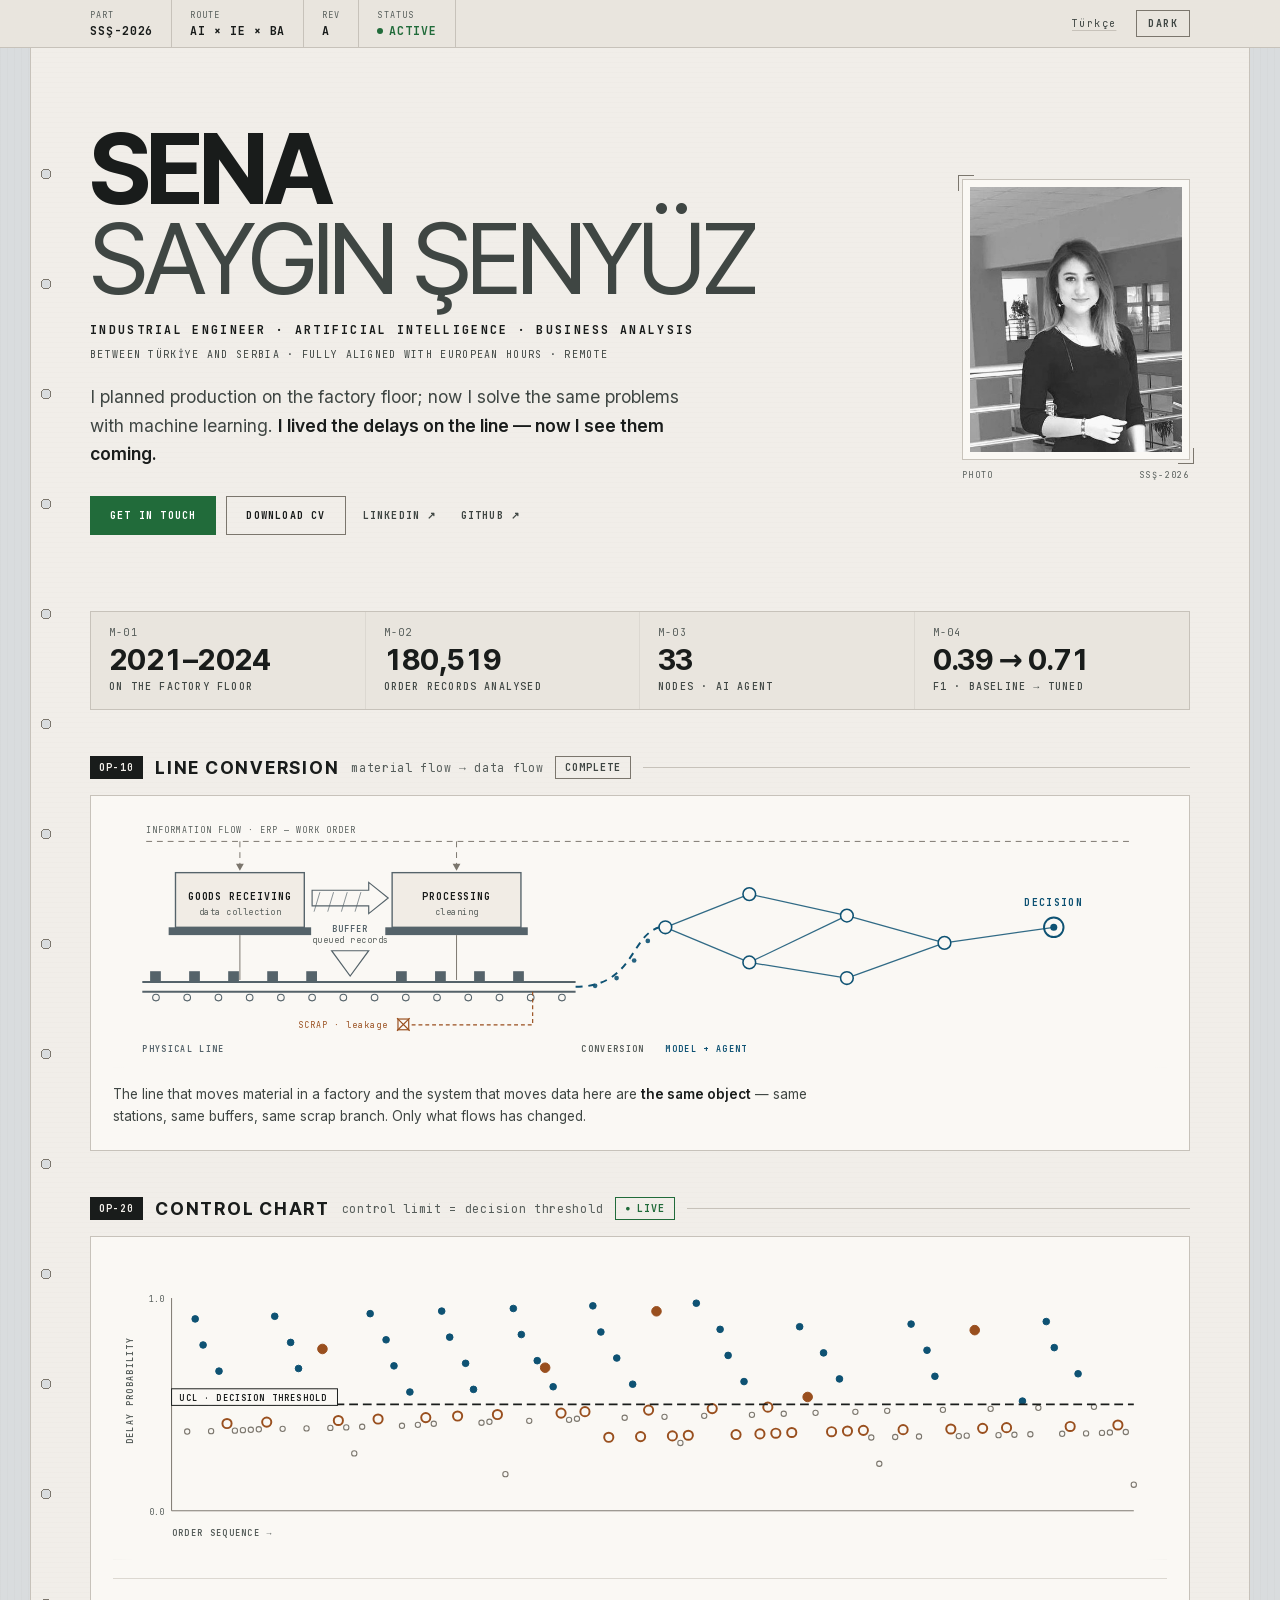
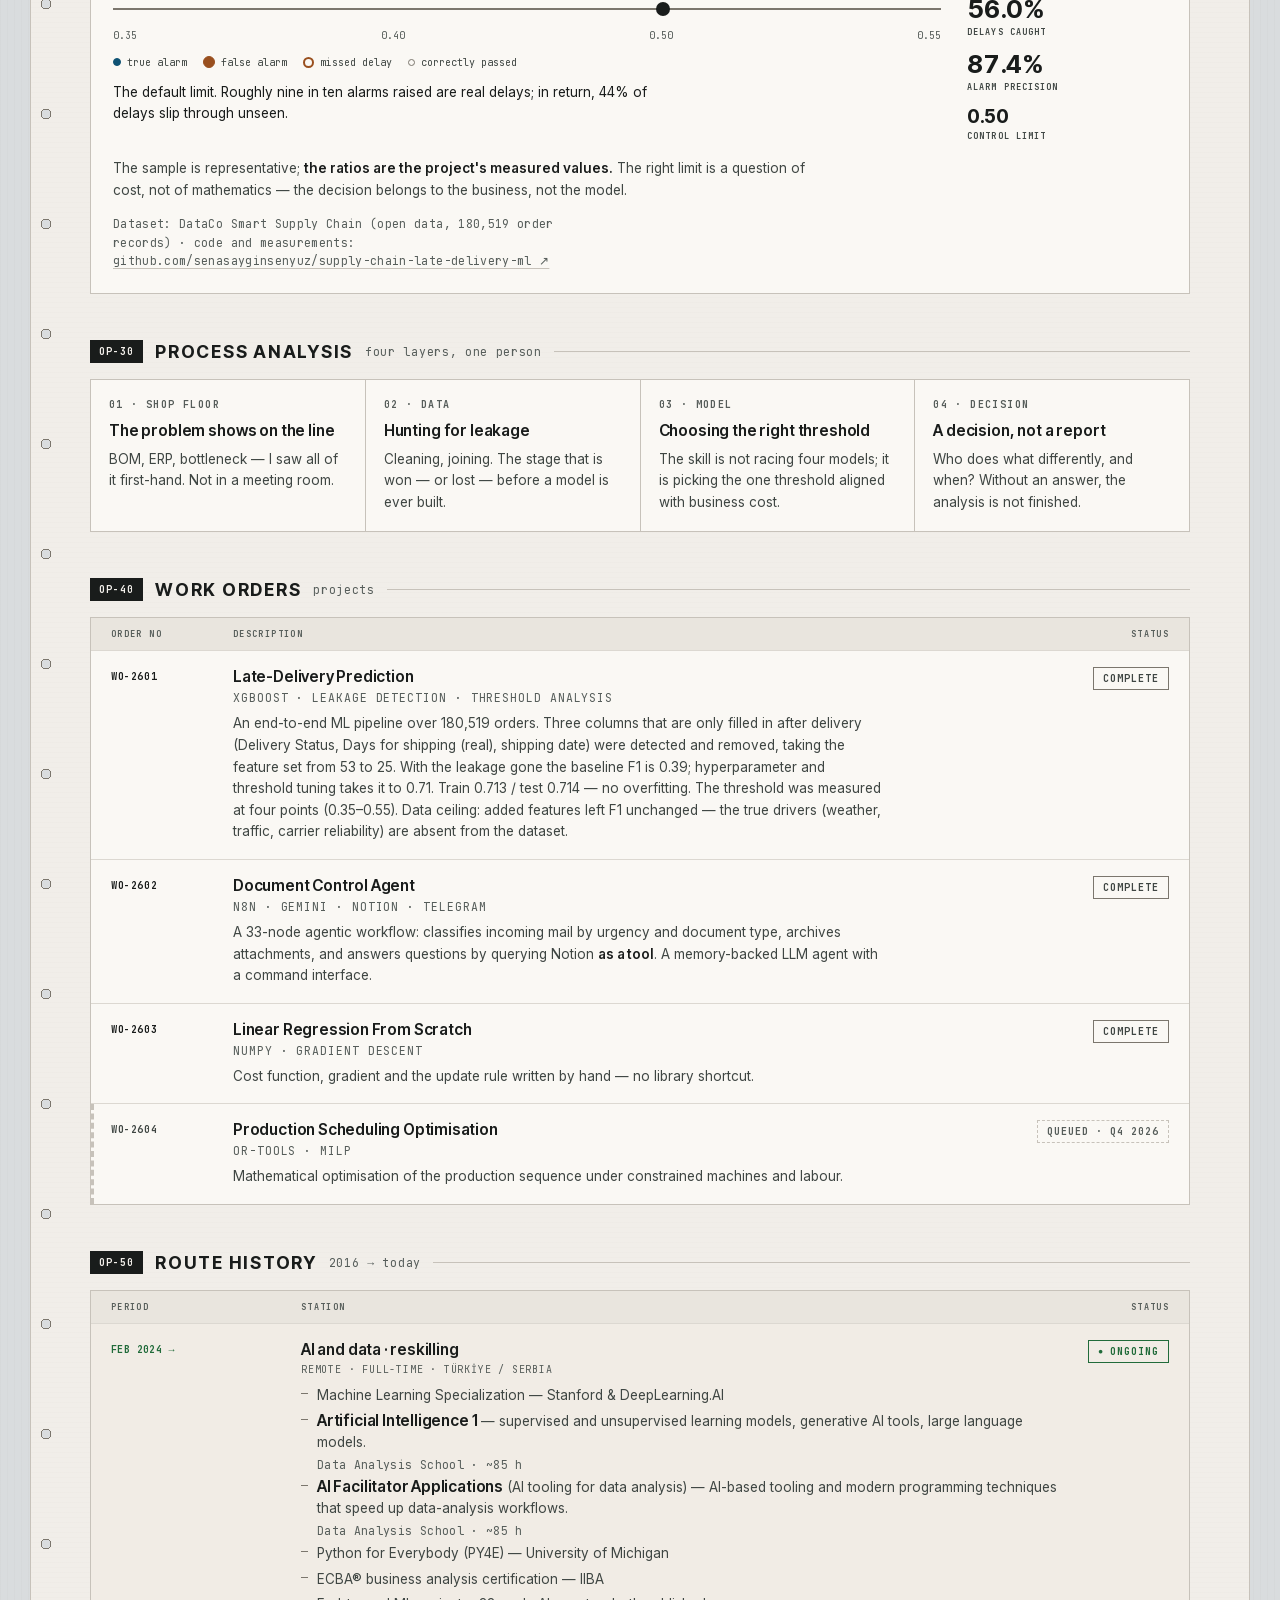
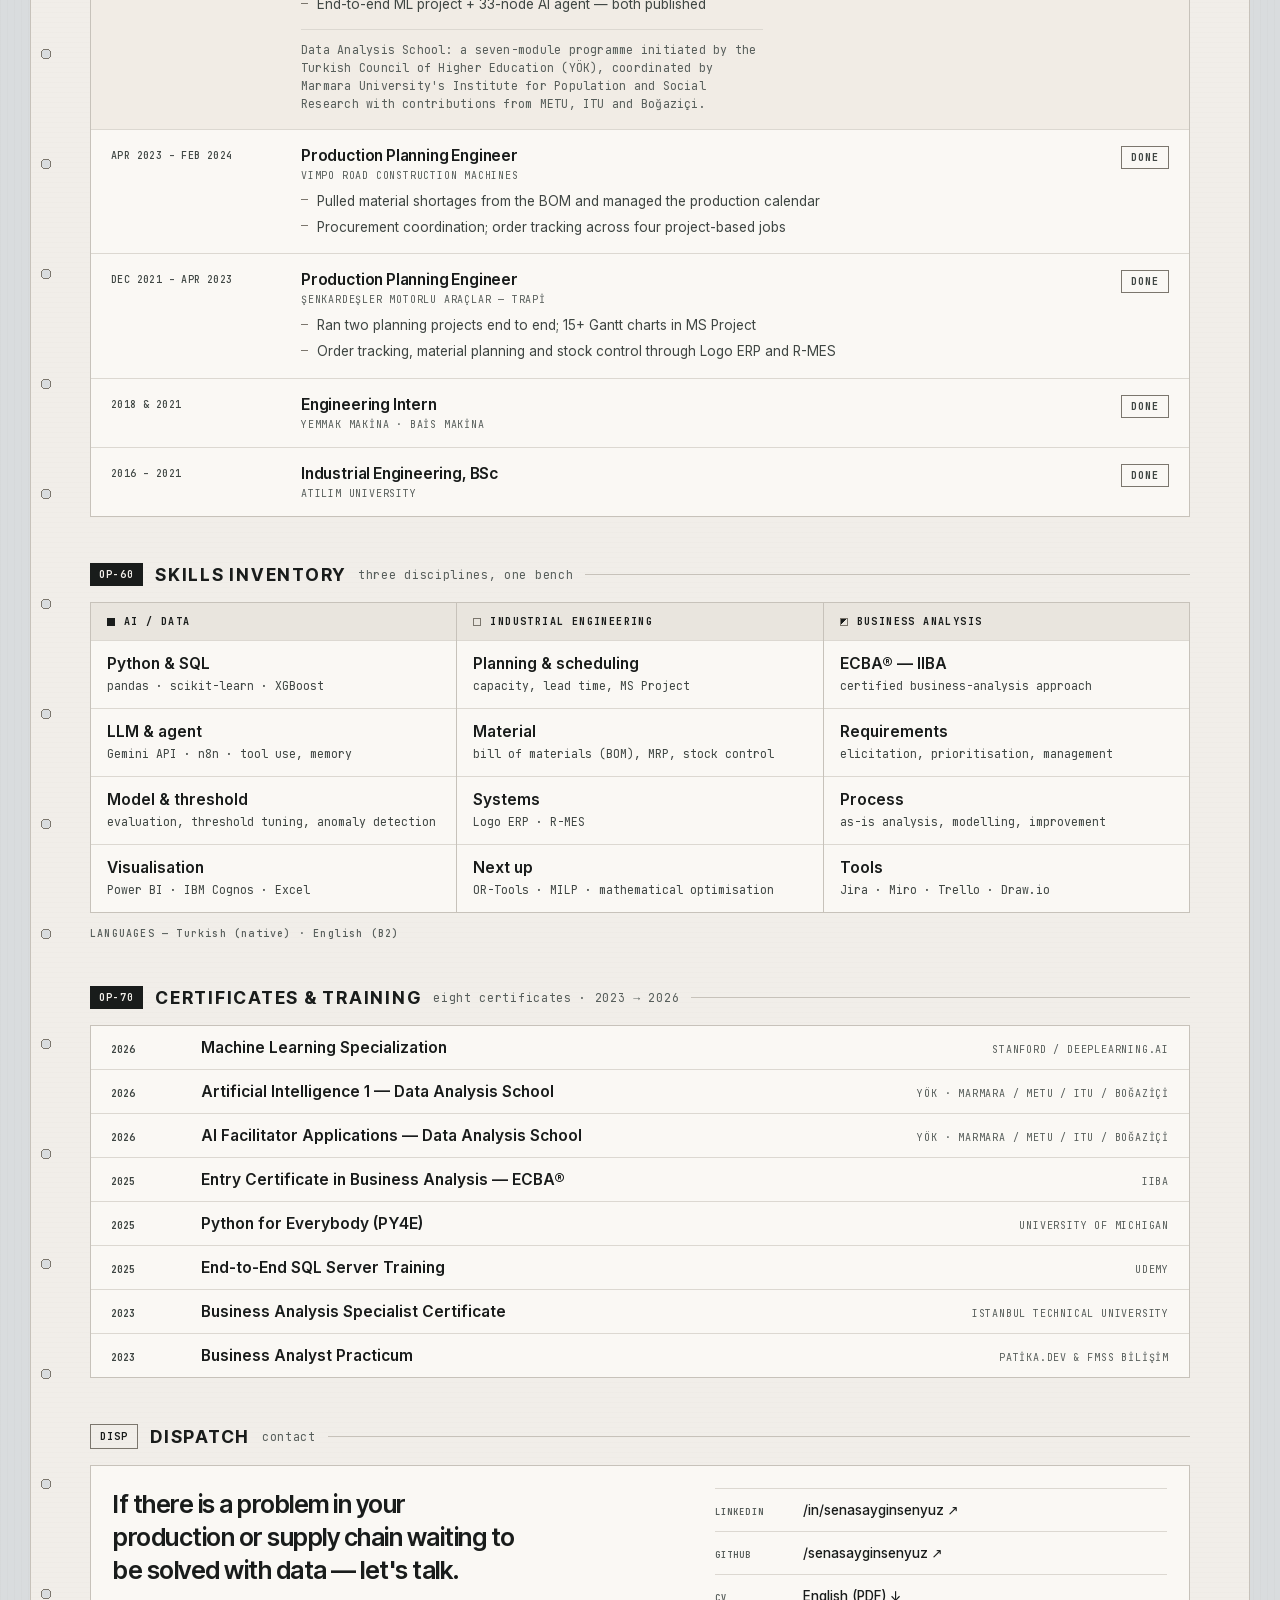
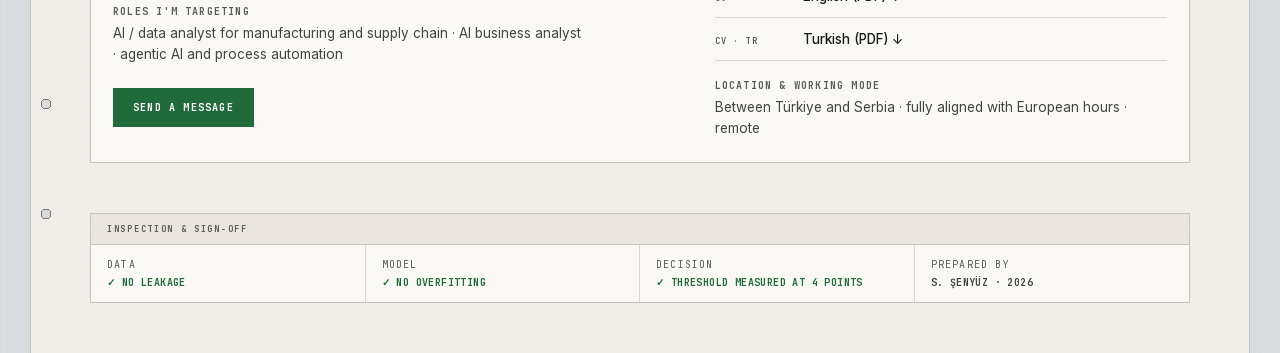
==== en/index.html @ 9d2bab4a "senasayginsenyuz.com — ROTA KARTI Kişisel vitrin sitesi, Türkçe ve İngilizce. Bağımlılık yok, derlem" ====
<!doctype html>
<html lang="en" class="no-js">
<head>
<meta charset="utf-8">
<meta name="viewport" content="width=device-width,initial-scale=1">
<title>Sena Saygın Şenyüz — Industrial Engineer · AI · Business Analysis</title>
<meta name="description" content="Sena Saygın Şenyüz — industrial engineer · AI · business analysis. I planned production on the factory floor; now I build models that predict late delivery in a supply chain before the delivery happens. Between Türkiye and Serbia · fully aligned with European hours · remote.">
<meta name="author" content="Sena Saygın Şenyüz">
<meta name="theme-color" content="#F1EEE9" media="(prefers-color-scheme:light)">
<meta name="theme-color" content="#1C1E1D" media="(prefers-color-scheme:dark)">
<meta name="color-scheme" content="dark light">
<link rel="canonical" href="https://senasayginsenyuz.com/en/">
<link rel="alternate" hreflang="tr" href="https://senasayginsenyuz.com/">
<link rel="alternate" hreflang="en" href="https://senasayginsenyuz.com/en/">
<link rel="alternate" hreflang="x-default" href="https://senasayginsenyuz.com/">
<meta property="og:type" content="website">
<meta property="og:locale" content="en_GB">
<meta property="og:url" content="https://senasayginsenyuz.com/en/">
<meta property="og:site_name" content="Sena Saygın Şenyüz">
<meta property="og:title" content="Sena Saygın Şenyüz — Industrial engineer · AI · Business analysis">
<meta property="og:description" content="I lived the delays on the line — now I see them coming. Late-delivery prediction on 180,519 supply-chain orders: F1 0.39 → 0.71.">
<meta property="og:image" content="https://senasayginsenyuz.com/assets/og-en.png">
<meta property="og:image:width" content="1200">
<meta property="og:image:height" content="630">
<meta property="og:image:alt" content="Route-card portfolio: PART SSŞ-2026, ROUTE AI × IE × BA, baseline F1 0.39 → tuned 0.71.">
<meta name="twitter:card" content="summary_large_image">
<link rel="icon" href="../assets/favicon.svg" type="image/svg+xml">
<link rel="preload" href="../assets/fonts/Inter-latin.woff2" as="font" type="font/woff2" crossorigin>
<link rel="preload" href="../assets/fonts/InterTight-latin.woff2" as="font" type="font/woff2" crossorigin>
<link rel="stylesheet" href="../site.css">
<script type="application/ld+json">
{"@context":"https://schema.org","@type":"Person","name":"Sena Saygın Şenyüz",
"jobTitle":"Industrial Engineer · Artificial Intelligence · Business Analysis",
"url":"https://senasayginsenyuz.com/en/","image":"https://senasayginsenyuz.com/assets/portre.jpg",
"description":"Industrial engineer working on AI and data analysis for manufacturing and supply chain. Between Türkiye and Serbia, fully aligned with European hours, remote.",
"knowsLanguage":[{"@type":"Language","name":"Turkish"},{"@type":"Language","name":"English"}],
"alumniOf":{"@type":"CollegeOrUniversity","name":"Atılım University"},
"knowsAbout":["Machine learning","Supply chain analytics","Production planning","Business analysis"],
"sameAs":["https://www.linkedin.com/in/senasayginsenyuz","https://github.com/senasayginsenyuz"]}
</script>
</head>
<body>
<a class="atla" href="#content">Skip to content</a>

<!-- ══ ROUTE CARD HEADER STRIP ══ -->
<header class="rc" id="top">
  <div class="rc__in">
    <span class="rc__f"><i>PART</i><b>SSŞ-2026</b></span>
    <span class="rc__f"><i>ROUTE</i><b>AI × IE × BA</b></span>
    <span class="rc__f rc__f--h"><i>REV</i><b>A</b></span>
    <span class="rc__f rc__f--h"><i>STATUS</i><b class="ok"><span aria-hidden="true"></span>ACTIVE</b></span>
    <span class="rc__r"><a class="dil" href="../" hreflang="tr" lang="tr">Türkçe</a><button class="chip" id="themeBtn">LIGHT</button></span>
  </div>
</header>

<main class="card" id="content" tabindex="-1">
  <div class="punch" aria-hidden="true"><i></i><i></i><i></i><i></i><i></i><i></i></div>

  <!-- ══ PART DEFINITION ══ -->
  <section class="hero wrap">
    <div>
      <h1 class="hero__name">SENA <br><span>SAYGIN ŞENYÜZ</span></h1>
      <p class="hero__role">INDUSTRIAL ENGINEER · ARTIFICIAL INTELLIGENCE · BUSINESS ANALYSIS</p>
      <p class="hero__loc">BETWEEN TÜRKİYE AND SERBIA · FULLY ALIGNED WITH EUROPEAN HOURS · REMOTE</p>
      <p class="hero__lead">I planned production on the factory floor; now I solve the same problems
        with machine learning. <b>I lived the delays on the line — now I see them coming.</b></p>
      <nav class="hero__cta">
        <a class="b b--fill" href="#dispatch">GET IN TOUCH</a>
        <a class="b" href="../assets/Sena_Saygin_Senyuz_CV_EN.pdf" download>DOWNLOAD CV</a>
        <a class="b b--bare" href="https://www.linkedin.com/in/senasayginsenyuz" target="_blank" rel="noopener">LINKEDIN ↗</a>
        <a class="b b--bare" href="https://github.com/senasayginsenyuz" target="_blank" rel="noopener">GITHUB ↗</a>
      </nav>
    </div>
    <figure class="hero__p">
      <div class="hero__frame">
        <img src="../assets/portre.jpg" alt="Sena Saygın Şenyüz" width="400" height="500">
      </div>
      <figcaption class="hero__cap"><i>PHOTO</i>SSŞ-2026</figcaption>
    </figure>
  </section>

  <!-- ══ MEASUREMENT POINTS ══ -->
  <section class="wrap">
    <ul class="meas">
      <li><i>M-01</i><b>2021–2024</b><span>ON THE FACTORY FLOOR</span></li>
      <li><i>M-02</i><b>180,519</b><span>ORDER RECORDS ANALYSED</span></li>
      <li><i>M-03</i><b>33</b><span>NODES · AI AGENT</span></li>
      <li><i>M-04</i><b>0.39 → 0.71</b><span>F1 · BASELINE → TUNED</span></li>
    </ul>
  </section>

  <!-- ══ OP-10 ══ -->
  <section class="wrap op" id="op10">
    <h2 class="oph"><span class="opn">OP-10</span>LINE CONVERSION<em>material flow → data flow</em><span class="st st--ok">COMPLETE</span></h2>
    <div class="pan pan--pad">
      <div class="scrollx" tabindex="0" role="region"
           aria-label="Line conversion diagram — scrollable sideways">
      <svg class="flow" viewBox="0 0 1080 248" role="img"
           aria-label="On the left a two-station production line carrying material on a conveyor, with a buffer and a scrap branch; in the middle the conversion; on the right a data flow graph feeding a decision node">

        <path class="f-info" d="M34 24 H1044"/>
        <text class="f-lab" x="34" y="15">INFORMATION FLOW · ERP — WORK ORDER</text>
        <path class="f-info" d="M130 24 V52 M352 24 V52"/>
        <path class="f-tip" d="M126 47 L130 54 L134 47 Z M348 47 L352 54 L356 47 Z"/>

        <g class="f-st">
          <rect x="64" y="56" width="132" height="56"/>
          <rect class="f-plinth" x="57" y="112" width="146" height="8"/>
          <text class="f-stn" x="130" y="84">GOODS RECEIVING</text>
          <text class="f-sub" x="130" y="99">data collection</text>
        </g>

        <g class="f-push">
          <path d="M204 74 H262 L262 66 L282 82 L262 98 L262 90 H204 Z"/>
          <path class="f-hatch" d="M212 76 L206 96 M226 76 L220 96 M240 76 L234 96 M254 76 L248 96"/>
        </g>

        <g class="f-st">
          <rect x="286" y="56" width="132" height="56"/>
          <rect class="f-plinth" x="279" y="112" width="146" height="8"/>
          <text class="f-stn" x="352" y="84">PROCESSING</text>
          <text class="f-sub" x="352" y="99">cleaning</text>
        </g>

        <path class="f-leg" d="M130 120 V166 M352 120 V166"/>

        <text class="f-buft" x="243" y="117" text-anchor="middle">BUFFER</text>
        <text class="f-sub" x="243" y="128" text-anchor="middle">queued records</text>
        <polygon class="f-buf" points="224,136 262,136 243,162"/>

        <path class="f-belt" d="M30 168 H474 M30 178 H474"/>
        <g class="f-roll">
          <circle cx="44" cy="184" r="3.4"/><circle cx="76" cy="184" r="3.4"/>
          <circle cx="108" cy="184" r="3.4"/><circle cx="140" cy="184" r="3.4"/>
          <circle cx="172" cy="184" r="3.4"/><circle cx="204" cy="184" r="3.4"/>
          <circle cx="236" cy="184" r="3.4"/><circle cx="268" cy="184" r="3.4"/>
          <circle cx="300" cy="184" r="3.4"/><circle cx="332" cy="184" r="3.4"/>
          <circle cx="364" cy="184" r="3.4"/><circle cx="396" cy="184" r="3.4"/>
          <circle cx="428" cy="184" r="3.4"/><circle cx="460" cy="184" r="3.4"/>
        </g>

        <g class="f-unit">
          <rect x="38" y="157" width="11" height="11"/><rect x="78" y="157" width="11" height="11"/>
          <rect x="118" y="157" width="11" height="11"/><rect x="158" y="157" width="11" height="11"/>
          <rect x="198" y="157" width="11" height="11"/>
          <rect x="290" y="157" width="11" height="11"/><rect x="330" y="157" width="11" height="11"/>
          <rect x="370" y="157" width="11" height="11"/><rect x="410" y="157" width="11" height="11"/>
        </g>

        <path class="f-scrap" d="M430 178 V212 H306"/>
        <g class="f-scrapu">
          <rect x="292" y="206" width="11" height="11"/>
          <path d="M291 205 L304 218 M304 205 L291 218"/>
        </g>
        <text class="f-lab2" x="282" y="215" text-anchor="end">SCRAP · leakage</text>

        <path class="f-morph" d="M474 173 C534 173 530 120 560 112"/>
        <circle class="f-p" cx="494" cy="172" r="2.4"/><circle class="f-p" cx="516" cy="164" r="2.4"/>
        <circle class="f-p" cx="534" cy="146" r="2.4"/><circle class="f-p" cx="548" cy="126" r="2.4"/>

        <g class="f-edge">
          <path d="M566 112 L652 78"/><path d="M566 112 L652 148"/><path d="M652 78 L752 100"/>
          <path d="M652 148 L752 100"/><path d="M652 148 L752 164"/><path d="M752 100 L852 128"/>
          <path d="M752 164 L852 128"/><path d="M852 128 L964 112"/>
        </g>
        <g class="f-node"><circle cx="566" cy="112" r="6.5"/><circle cx="652" cy="78" r="6.5"/>
          <circle cx="652" cy="148" r="6.5"/><circle cx="752" cy="100" r="6.5"/>
          <circle cx="752" cy="164" r="6.5"/><circle cx="852" cy="128" r="6.5"/></g>
        <circle class="f-out" cx="964" cy="112" r="10"/><circle class="f-out2" cx="964" cy="112" r="3.6"/>
        <text class="f-nl" x="964" y="90" text-anchor="middle">DECISION</text>

        <text class="f-z" x="30" y="240">PHYSICAL LINE</text>
        <text class="f-z f-z--m" x="480" y="240">CONVERSION</text>
        <text class="f-z f-z--a" x="566" y="240">MODEL + AGENT</text>
      </svg>
      </div>
      <p class="shint">← scroll the diagram sideways · arrow keys also work →</p>
      <p class="opnote">The line that moves material in a factory and the system that moves data here
        are <b>the same object</b> — same stations, same buffers, same scrap branch.
        Only what flows has changed.</p>
    </div>
  </section>

  <!-- ══ OP-20 ══ -->
  <section class="wrap op" id="op20">
    <h2 class="oph"><span class="opn">OP-20</span>CONTROL CHART<em>control limit = decision threshold</em><span class="st st--live">LIVE</span></h2>
    <div class="pan pan--pad">
      <div class="scrollx" tabindex="0" role="region"
           aria-label="Control chart — scrollable sideways">
      <svg class="ck" viewBox="0 0 1080 300" role="img" aria-labelledby="ckT2 ckD2">
        <title id="ckT2">Control chart</title>
        <desc id="ckD2">Each point is an order; its height is the model's delay probability. The horizontal dashed line is the control limit and at the same time the decision threshold. Anything above it raises an alarm.</desc>
        <line class="ck-ax" x1="60" y1="258" x2="1046" y2="258"/><line class="ck-ax" x1="60" y1="40" x2="60" y2="258"/>
        <text class="ck-yl" x="52" y="44" text-anchor="end">1.0</text>
        <text class="ck-yl" x="52" y="262" text-anchor="end">0.0</text>
        <text class="ck-axl" x="60" y="284">ORDER SEQUENCE →</text>
        <text class="ck-axl" transform="translate(20,190) rotate(-90)">DELAY PROBABILITY</text>
        <g id="ckPts"></g>
        <g id="ckLimit">
          <line class="ck-ucl" x1="60" y1="149" x2="1046" y2="149"/>
          <rect class="ck-lb" x="60" y="133" width="170" height="17"/>
          <text class="ck-lt" x="68" y="146">UCL · DECISION THRESHOLD</text>
        </g>
      </svg>
      </div>
      <p class="shint">← scroll the chart sideways · arrow keys also work →</p>
      <div class="ckui">
        <div class="ckui__l">
          <input class="ckrg" id="ckR" type="range" min="0" max="3" step="1" value="2"
            aria-label="Control limit — arrow keys also work">
          <div class="cksc"><span>0.35</span><span>0.40</span><span>0.50</span><span>0.55</span></div>
          <ul class="cklg"><li><i class="k1"></i>true alarm</li><li><i class="k2"></i>false alarm</li>
            <li><i class="k3"></i>missed delay</li><li><i class="k4"></i>correctly passed</li></ul>
          <p class="ckn" id="ckNote" aria-live="polite"></p>
        </div>
        <div class="ckui__r" aria-live="polite">
          <div class="ckv"><b id="ckRec">56.0%</b><span>DELAYS CAUGHT</span></div>
          <div class="ckv"><b id="ckPre">87.4%</b><span>ALARM PRECISION</span></div>
          <div class="ckv ckv--s"><b id="ckT">0.50</b><span>CONTROL LIMIT</span></div>
        </div>
      </div>
      <p class="yedek">Measured threshold table — delays caught / alarm precision:
        0.35 → 99.8% / 57.4% · 0.40 → 78.0% / 66.4% · 0.50 → 56.0% / 87.4% ·
        0.55 → 54.4% / 88.7%. Class balance: 54.8% late, 45.2% on time.</p>
      <p class="opnote">The sample is representative; <b>the ratios are the project's measured
        values.</b> The right limit is a question of cost, not of mathematics — the decision
        belongs to the business, not the model.</p>
      <p class="kaynak">Dataset: DataCo Smart Supply Chain (open data, 180,519 order records) ·
        code and measurements: <a href="https://github.com/senasayginsenyuz/supply-chain-late-delivery-ml"
        target="_blank" rel="noopener">github.com/senasayginsenyuz/supply-chain-late-delivery-ml ↗</a></p>
    </div>
  </section>

  <!-- ══ OP-30 ══ -->
  <section class="wrap op" id="op30">
    <h2 class="oph"><span class="opn">OP-30</span>PROCESS ANALYSIS<em>four layers, one person</em></h2>
    <div class="lay">
      <div class="lay__i"><span class="lay__k">01 · SHOP FLOOR</span><b>The problem shows on the line</b>
        <p>BOM, ERP, bottleneck — I saw all of it first-hand. Not in a meeting room.</p></div>
      <div class="lay__i"><span class="lay__k">02 · DATA</span><b>Hunting for leakage</b>
        <p>Cleaning, joining. The stage that is won — or lost — before a model is ever built.</p></div>
      <div class="lay__i"><span class="lay__k">03 · MODEL</span><b>Choosing the right threshold</b>
        <p>The skill is not racing four models; it is picking the one threshold aligned with business cost.</p></div>
      <div class="lay__i"><span class="lay__k">04 · DECISION</span><b>A decision, not a report</b>
        <p>Who does what differently, and when? Without an answer, the analysis is not finished.</p></div>
    </div>
  </section>

  <!-- ══ OP-40 ══ -->
  <section class="wrap op" id="op40">
    <h2 class="oph"><span class="opn">OP-40</span>WORK ORDERS<em>projects</em></h2>
    <div class="pan">
      <div class="wo wo--h"><span>ORDER NO</span><span>DESCRIPTION</span><span>STATUS</span></div>
      <a class="wo" href="https://github.com/senasayginsenyuz/supply-chain-late-delivery-ml" target="_blank" rel="noopener" aria-label="WO-2601 · Late-Delivery Prediction — GitHub repository">
        <span class="wo__n">WO-2601</span>
        <span class="wo__b"><b>Late-Delivery Prediction</b><i>XGBOOST · LEAKAGE DETECTION · THRESHOLD ANALYSIS</i>
          <p>An end-to-end ML pipeline over 180,519 orders. Three columns that are only filled in
            after delivery (Delivery Status, Days for shipping (real), shipping date) were detected
            and removed, taking the feature set from 53 to 25. With the leakage gone the baseline F1
            is 0.39; hyperparameter and threshold tuning takes it to 0.71. Train 0.713 / test 0.714 —
            no overfitting. The threshold was measured at four points (0.35–0.55). Data ceiling:
            added features left F1 unchanged — the true drivers (weather, traffic, carrier
            reliability) are absent from the dataset.</p></span>
        <span class="st st--ok">COMPLETE</span>
      </a>
      <a class="wo" href="https://github.com/senasayginsenyuz/document-control-agent" target="_blank" rel="noopener" aria-label="WO-2602 · Document Control Agent — GitHub repository">
        <span class="wo__n">WO-2602</span>
        <span class="wo__b"><b>Document Control Agent</b><i>N8N · GEMINI · NOTION · TELEGRAM</i>
          <p>A 33-node agentic workflow: classifies incoming mail by urgency and document type,
            archives attachments, and answers questions by querying Notion <b>as a tool</b>.
            A memory-backed LLM agent with a command interface.</p></span>
        <span class="st st--ok">COMPLETE</span>
      </a>
      <a class="wo" href="https://github.com/senasayginsenyuz/car-price-linear-regression" target="_blank" rel="noopener" aria-label="WO-2603 · Linear Regression From Scratch — GitHub repository">
        <span class="wo__n">WO-2603</span>
        <span class="wo__b"><b>Linear Regression From Scratch</b><i>NUMPY · GRADIENT DESCENT</i>
          <p>Cost function, gradient and the update rule written by hand — no library shortcut.</p></span>
        <span class="st st--ok">COMPLETE</span>
      </a>
      <div class="wo wo--q">
        <span class="wo__n">WO-2604</span>
        <span class="wo__b"><b>Production Scheduling Optimisation</b><i>OR-TOOLS · MILP</i>
          <p>Mathematical optimisation of the production sequence under constrained machines and labour.</p></span>
        <span class="st">QUEUED · Q4 2026</span>
      </div>
    </div>
  </section>

  <!-- ══ OP-50 ══ -->
  <section class="wrap op" id="op50">
    <h2 class="oph"><span class="opn">OP-50</span>ROUTE HISTORY<em>2016 → today</em></h2>
    <div class="pan">
      <div class="rt2 rt2--h"><span>PERIOD</span><span>STATION</span><span>STATUS</span></div>
      <div class="rt2 rt2--on">
        <span class="rt2__d">FEB 2024 →</span>
        <span class="rt2__b"><b>AI and data · reskilling</b><i>REMOTE · FULL-TIME · TÜRKİYE / SERBIA</i>
          <ul><li>Machine Learning Specialization — Stanford &amp; DeepLearning.AI</li>
              <li><b>Artificial Intelligence 1</b> — supervised and unsupervised learning models,
                generative AI tools, large language models. <i>Data Analysis School · ~85 h</i></li>
              <li><b>AI Facilitator Applications</b> (AI tooling for data analysis) — AI-based
                tooling and modern programming techniques that speed up data-analysis workflows.
                <i>Data Analysis School · ~85 h</i></li>
              <li>Python for Everybody (PY4E) — University of Michigan</li>
              <li>ECBA® business analysis certification — IIBA</li>
              <li>End-to-end ML project + 33-node AI agent — both published</li></ul>
          <p class="rt2__not">Data Analysis School: a seven-module programme initiated by the Turkish
            Council of Higher Education (YÖK), coordinated by Marmara University's Institute for
            Population and Social Research with contributions from METU, ITU and Boğaziçi.</p></span>
        <span class="st st--live">ONGOING</span>
      </div>
      <div class="rt2">
        <span class="rt2__d">APR 2023 – FEB 2024</span>
        <span class="rt2__b"><b>Production Planning Engineer</b><i>VIMPO ROAD CONSTRUCTION MACHINES</i>
          <ul><li>Pulled material shortages from the BOM and managed the production calendar</li>
              <li>Procurement coordination; order tracking across four project-based jobs</li></ul></span>
        <span class="st st--ok">DONE</span>
      </div>
      <div class="rt2">
        <span class="rt2__d">DEC 2021 – APR 2023</span>
        <span class="rt2__b"><b>Production Planning Engineer</b><i>ŞENKARDEŞLER MOTORLU ARAÇLAR — TRAPİ</i>
          <ul><li>Ran two planning projects end to end; 15+ Gantt charts in MS Project</li>
              <li>Order tracking, material planning and stock control through Logo ERP and R-MES</li></ul></span>
        <span class="st st--ok">DONE</span>
      </div>
      <div class="rt2">
        <span class="rt2__d">2018 &amp; 2021</span>
        <span class="rt2__b"><b>Engineering Intern</b><i>YEMMAK MAKİNA · BAİS MAKİNA</i></span>
        <span class="st st--ok">DONE</span>
      </div>
      <div class="rt2">
        <span class="rt2__d">2016 – 2021</span>
        <span class="rt2__b"><b>Industrial Engineering, BSc</b><i>ATILIM UNIVERSITY</i></span>
        <span class="st st--ok">DONE</span>
      </div>
    </div>
  </section>

  <!-- ══ OP-60 ══ -->
  <section class="wrap op" id="op60">
    <h2 class="oph"><span class="opn">OP-60</span>SKILLS INVENTORY<em>three disciplines, one bench</em></h2>
    <div class="inv">
      <div class="inv__c">
        <div class="inv__h"><span class="dotk" aria-hidden="true"></span>AI / DATA</div>
        <div class="inv__i"><b>Python &amp; SQL</b><span>pandas · scikit-learn · XGBoost</span></div>
        <div class="inv__i"><b>LLM &amp; agent</b><span>Gemini API · n8n · tool use, memory</span></div>
        <div class="inv__i"><b>Model &amp; threshold</b><span>evaluation, threshold tuning, anomaly detection</span></div>
        <div class="inv__i"><b>Visualisation</b><span>Power BI · IBM Cognos · Excel</span></div>
      </div>
      <div class="inv__c">
        <div class="inv__h"><span class="dotk dotk--o" aria-hidden="true"></span>INDUSTRIAL ENGINEERING</div>
        <div class="inv__i"><b>Planning &amp; scheduling</b><span>capacity, lead time, MS Project</span></div>
        <div class="inv__i"><b>Material</b><span>bill of materials (BOM), MRP, stock control</span></div>
        <div class="inv__i"><b>Systems</b><span>Logo ERP · R-MES</span></div>
        <div class="inv__i"><b>Next up</b><span>OR-Tools · MILP · mathematical optimisation</span></div>
      </div>
      <div class="inv__c">
        <div class="inv__h"><span class="dotk dotk--h" aria-hidden="true"></span>BUSINESS ANALYSIS</div>
        <div class="inv__i"><b>ECBA® — IIBA</b><span>certified business-analysis approach</span></div>
        <div class="inv__i"><b>Requirements</b><span>elicitation, prioritisation, management</span></div>
        <div class="inv__i"><b>Process</b><span>as-is analysis, modelling, improvement</span></div>
        <div class="inv__i"><b>Tools</b><span>Jira · Miro · Trello · Draw.io</span></div>
      </div>
    </div>
    <p class="inv__n">LANGUAGES — Turkish (native) · English (B2)</p>
  </section>

  <!-- ══ OP-70 ══ -->
  <section class="wrap op" id="op70">
    <h2 class="oph"><span class="opn">OP-70</span>CERTIFICATES &amp; TRAINING<em>eight certificates · 2023 → 2026</em></h2>
    <div class="pan">
      <div class="cert"><span>2026</span><b>Machine Learning Specialization</b><i>STANFORD / DEEPLEARNING.AI</i></div>
      <div class="cert"><span>2026</span><b>Artificial Intelligence 1 — Data Analysis School</b><i>YÖK · MARMARA / METU / ITU / BOĞAZİÇİ</i></div>
      <div class="cert"><span>2026</span><b>AI Facilitator Applications — Data Analysis School</b><i>YÖK · MARMARA / METU / ITU / BOĞAZİÇİ</i></div>
      <div class="cert"><span>2025</span><b>Entry Certificate in Business Analysis — ECBA®</b><i>IIBA</i></div>
      <div class="cert"><span>2025</span><b>Python for Everybody (PY4E)</b><i>UNIVERSITY OF MICHIGAN</i></div>
      <div class="cert"><span>2025</span><b>End-to-End SQL Server Training</b><i>UDEMY</i></div>
      <div class="cert"><span>2023</span><b>Business Analysis Specialist Certificate</b><i>ISTANBUL TECHNICAL UNIVERSITY</i></div>
      <div class="cert"><span>2023</span><b>Business Analyst Practicum</b><i>PATİKA.DEV &amp; FMSS BİLİŞİM</i></div>
    </div>
  </section>

  <!-- ══ DISPATCH ══ -->
  <section class="wrap op" id="dispatch">
    <h2 class="oph"><span class="opn opn--out">DISP</span>DISPATCH<em>contact</em></h2>
    <div class="pan pan--pad ship">
      <div>
        <p class="ship__t">If there is a problem in your production or supply chain waiting to be
          solved with data — let's talk.</p>
        <p class="ship__r"><i>ROLES I'M TARGETING</i>AI / data analyst for manufacturing and supply chain ·
          AI business analyst · agentic AI and process automation</p>
        <button class="b b--fill" type="button" id="formOpen">SEND A MESSAGE</button>
        <p class="ship__r nojs"><i>MESSAGE FORM</i>The form opens with JavaScript; if it is off,
          you can reach me on LinkedIn — link opposite.</p>
      </div>
      <div>
        <ul class="ship__l">
          <li><a href="https://www.linkedin.com/in/senasayginsenyuz" target="_blank" rel="noopener"><i>LINKEDIN</i>/in/senasayginsenyuz ↗</a></li>
          <li><a href="https://github.com/senasayginsenyuz" target="_blank" rel="noopener"><i>GITHUB</i>/senasayginsenyuz ↗</a></li>
          <li><a href="../assets/Sena_Saygin_Senyuz_CV_EN.pdf" hreflang="en" download><i>CV</i>English (PDF) ↓</a></li>
        <li><a href="../assets/Sena_Saygin_Senyuz_CV_TR.pdf" hreflang="tr" download><i>CV · TR</i>Turkish (PDF) ↓</a></li>
        </ul>
        <p class="ship__r"><i>LOCATION &amp; WORKING MODE</i>Between Türkiye and Serbia ·
          fully aligned with European hours · remote</p>
      </div>
    </div>
  </section>

  <!-- ══ INSPECTION & SIGN-OFF ══ -->
  <footer class="wrap">
    <div class="appr">
      <span class="appr__t">INSPECTION &amp; SIGN-OFF</span>
      <div class="appr__g">
        <div><i>DATA</i><b>✓ NO LEAKAGE</b></div>
        <div><i>MODEL</i><b>✓ NO OVERFITTING</b></div>
        <div><i>DECISION</i><b>✓ THRESHOLD MEASURED AT 4 POINTS</b></div>
        <div><i>PREPARED BY</i><b>S. ŞENYÜZ · 2026</b></div>
      </div>
    </div>
  </footer>
</main>

<dialog class="modal" id="formModal" aria-labelledby="mformT">
  <form class="mform" id="mform" action="https://formspree.io/f/mzdnypzo" method="POST">
    <div class="mform__h"><b id="mformT">SEND A MESSAGE</b><button type="button" id="formClose" aria-label="Close">✕</button></div>
    <label><span>YOUR NAME</span><input name="ad" required maxlength="80" autocomplete="name"></label>
    <label><span>EMAIL</span><input type="email" name="email" required maxlength="120" autocomplete="email"></label>
    <label><span>YOUR MESSAGE</span><textarea name="mesaj" rows="5" required maxlength="3000"></textarea></label>
    <input class="hide" name="_gotcha" tabindex="-1" autocomplete="off" aria-hidden="true">
    <p class="mform__p">Submissions are processed through Formspree and forwarded to me by email;
      nothing is stored on this page. No cookies, no analytics.</p>
    <div class="mform__f"><button class="b b--fill" id="formSend" type="submit">SEND</button><span id="formMsg" role="status"></span></div>
  </form>
</dialog>

<script src="../site.js" defer></script>
</body></html>
---- site.css ----
/* ═══════════════════════════════════════════════════════════
   senasayginsenyuz.com — ROTA KARTI
   Belge kimliği: fabrikada parçanın peşinden giden iş kartı.
   Operasyonlar · iş emirleri · ölçüm noktaları · kontrol ve onay.
   Karakter: endüstri mühendisliği × yapay zekâ × iş analizi
   ═══════════════════════════════════════════════════════════ */

/* ── yazı tipleri: yerelden servis edilir, Google Fonts bağımlılığı yok ── */
@font-face{font-family:Inter;font-style:normal;font-weight:400 700;font-display:swap;
  src:url(assets/fonts/Inter-latin.woff2) format('woff2');
  unicode-range:U+0000-00FF,U+0131,U+0152-0153,U+02BB-02BC,U+02C6,U+02DA,U+02DC,U+0304,U+0308,U+0329,U+2000-206F,U+20AC,U+2122,U+2191,U+2193,U+2212,U+2215,U+FEFF,U+FFFD}
@font-face{font-family:Inter;font-style:normal;font-weight:400 700;font-display:swap;
  src:url(assets/fonts/Inter-latin-ext.woff2) format('woff2');
  unicode-range:U+0100-02BA,U+02BD-02C5,U+02C7-02CC,U+02CE-02D7,U+02DD-02FF,U+0304,U+0308,U+0329,U+1D00-1DBF,U+1E00-1E9F,U+1EF2-1EFF,U+2020,U+20A0-20AB,U+20AD-20C0,U+2113,U+2C60-2C7F,U+A720-A7FF}
@font-face{font-family:Inter;font-style:italic;font-weight:400 700;font-display:swap;
  src:url(assets/fonts/Inter-latin-i.woff2) format('woff2');
  unicode-range:U+0000-00FF,U+0131,U+0152-0153,U+02BB-02BC,U+02C6,U+02DA,U+02DC,U+0304,U+0308,U+0329,U+2000-206F,U+20AC,U+2122,U+2191,U+2193,U+2212,U+2215,U+FEFF,U+FFFD}
@font-face{font-family:Inter;font-style:italic;font-weight:400 700;font-display:swap;
  src:url(assets/fonts/Inter-latin-ext-i.woff2) format('woff2');
  unicode-range:U+0100-02BA,U+02BD-02C5,U+02C7-02CC,U+02CE-02D7,U+02DD-02FF,U+0304,U+0308,U+0329,U+1D00-1DBF,U+1E00-1E9F,U+1EF2-1EFF,U+2020,U+20A0-20AB,U+20AD-20C0,U+2113,U+2C60-2C7F,U+A720-A7FF}
@font-face{font-family:InterTight;font-style:normal;font-weight:400 700;font-display:swap;
  src:url(assets/fonts/InterTight-latin.woff2) format('woff2');
  unicode-range:U+0000-00FF,U+0131,U+0152-0153,U+02BB-02BC,U+02C6,U+02DA,U+02DC,U+0304,U+0308,U+0329,U+2000-206F,U+20AC,U+2122,U+2191,U+2193,U+2212,U+2215,U+FEFF,U+FFFD}
@font-face{font-family:InterTight;font-style:normal;font-weight:400 700;font-display:swap;
  src:url(assets/fonts/InterTight-latin-ext.woff2) format('woff2');
  unicode-range:U+0100-02BA,U+02BD-02C5,U+02C7-02CC,U+02CE-02D7,U+02DD-02FF,U+0304,U+0308,U+0329,U+1D00-1DBF,U+1E00-1E9F,U+1EF2-1EFF,U+2020,U+20A0-20AB,U+20AD-20C0,U+2113,U+2C60-2C7F,U+A720-A7FF}
@font-face{font-family:JetBrainsMono;font-style:normal;font-weight:400 700;font-display:swap;
  src:url(assets/fonts/JetBrainsMono-latin-400.woff2) format('woff2');
  unicode-range:U+0000-00FF,U+0131,U+0152-0153,U+02BB-02BC,U+02C6,U+02DA,U+02DC,U+0304,U+0308,U+0329,U+2000-206F,U+20AC,U+2122,U+2191,U+2193,U+2212,U+2215,U+FEFF,U+FFFD}
@font-face{font-family:JetBrainsMono;font-style:normal;font-weight:400 700;font-display:swap;
  src:url(assets/fonts/JetBrainsMono-latin-ext-400.woff2) format('woff2');
  unicode-range:U+0100-02BA,U+02BD-02C5,U+02C7-02CC,U+02CE-02D7,U+02DD-02FF,U+0304,U+0308,U+0329,U+1D00-1DBF,U+1E00-1E9F,U+1EF2-1EFF,U+2020,U+20A0-20AB,U+20AD-20C0,U+2113,U+2C60-2C7F,U+A720-A7FF}

:root{
  color-scheme:dark;
  --desk:#14181A; --bg:#1C1E1D; --pan:#292927; --pan2:#34322F; --head:#232421;
  --field:#14181A;
  --ink:#E7E8E2; --soft:#B2B7B2; --faint:#969D98;
  --rule:#3D3B38; --rule2:#4E4C48; --edge:#85837C;
  --acc:#7FC98A; --acc2:#A9E3AF; --onacc:#101610;
  --dat:#63A2C6; --warn:#EFA26E; --mat:#93A1A6;
  --grain:rgba(255,255,255,.016); --fiber:rgba(255,255,255,.010); --shade:rgba(0,0,0,.28);
  --sans:Inter,-apple-system,BlinkMacSystemFont,"Segoe UI",system-ui,sans-serif;
  --tight:InterTight,Inter,system-ui,sans-serif;
  --mono:JetBrainsMono,ui-monospace,SFMono-Regular,Menlo,monospace;
  /* tipografi merdiveni — mono künye katmanı üç basamak, gövde üç basamak.
     Ara değer (9 / 9,5 / 10,5 / 11 · 14 / 14,5 / 16 / 16,5) kullanılmaz. */
  --m1:8.5px; --m2:10px; --m3:11.5px;
  --t1:13.5px; --t2:15.5px; --t3:17.5px;
  --e:cubic-bezier(.2,.8,.2,1);
}
/* ── açık palet: hem düğmeyle (data-theme) hem işletim sistemi tercihiyle ── */
:root[data-theme="light"]{
  color-scheme:light;
  --desk:#D9DCDE; --bg:#F1EEE9; --pan:#FAF8F4; --pan2:#F1ECE5; --head:#E9E5DE;
  --field:#FFFFFF;
  --ink:#191C1B; --soft:#3F4643; --faint:#565D5A;
  --rule:#DCD8D1; --rule2:#C7C2BA; --edge:#7B766D;
  --acc:#216B3A; --acc2:#16512A; --onacc:#FFFFFF;
  --dat:#0E5273; --warn:#994F1E; --mat:#55636A;
  --grain:rgba(60,50,34,.020); --fiber:rgba(60,50,34,.013); --shade:rgba(0,0,0,.13);
}
@media(prefers-color-scheme:light){
  :root:not([data-theme="dark"]){
    color-scheme:light;
    --desk:#D9DCDE; --bg:#F1EEE9; --pan:#FAF8F4; --pan2:#F1ECE5; --head:#E9E5DE;
    --field:#FFFFFF;
    --ink:#191C1B; --soft:#3F4643; --faint:#565D5A;
    --rule:#DCD8D1; --rule2:#C7C2BA; --edge:#7B766D;
    --acc:#216B3A; --acc2:#16512A; --onacc:#FFFFFF;
    --dat:#0E5273; --warn:#994F1E; --mat:#55636A;
    --grain:rgba(60,50,34,.020); --fiber:rgba(60,50,34,.013); --shade:rgba(0,0,0,.13);
  }
}

*{box-sizing:border-box;margin:0;padding:0}
html{scroll-behavior:smooth;scroll-padding-top:64px;overflow-x:hidden;-webkit-text-size-adjust:100%}
body{background:var(--desk);color:var(--ink);
  background-image:repeating-linear-gradient(90deg,var(--grain) 0 1px,transparent 1px 7px);font:400 16px/1.62 var(--sans);
  overflow-x:hidden;-webkit-font-smoothing:antialiased;
  font-variant-ligatures:no-common-ligatures} /* TR: fi bağı i'nin noktasını yiyor */
a{color:inherit;text-decoration:none}
ul,ol{list-style:none}
img,svg{max-width:100%}
::selection{background:var(--acc);color:var(--onacc)}
:focus-visible{outline:2px solid var(--acc);outline-offset:3px}
/* gerçekten gizle: .mform input{width:100%} gibi daha özgül kurallar ezmesin */
.hide{position:absolute!important;width:1px!important;height:1px!important;
  padding:0!important;border:0!important;overflow:hidden;clip:rect(0 0 0 0)}
.wrap{max-width:1160px;margin:0 auto;padding:0 30px}
/* içeriğe atla — yalnızca klavye odağında görünür */
.atla{position:absolute;left:-9999px;top:0;z-index:90;padding:11px 15px;
  background:var(--acc);color:var(--onacc);font:700 var(--m2) var(--mono);letter-spacing:.12em}
.atla:focus{left:8px;top:8px}
/* atlama hedefi odak alabilsin (WebKit odağı yalnızca odaklanabilir hedefe taşır),
   ama fare/atlama odağında halka çizilmesin — :focus-visible ayrı çalışır */
.card:focus{outline:none}

/* ══ üst şerit: rota kartı başlığı ══ */
.rc{position:sticky;top:0;z-index:60;background:var(--head);border-bottom:1px solid var(--rule2)}
/* künye alanları sayfa ızgarasıyla aynı hizada başlasın diye .wrap ile aynı ölçü */
.rc__in{max-width:1160px;margin:0 auto;padding:0 30px;display:flex;align-items:stretch}
.rc__f{display:flex;flex-direction:column;justify-content:center;gap:2px;
  padding:9px 18px 9px 0;margin-right:18px;border-right:1px solid var(--rule2)}
.rc__f i{font:400 var(--m1) var(--mono);letter-spacing:.12em;color:var(--faint);font-style:normal}
/* künye değeri satır ortasından bölünmez — rota kodu tek parçadır */
.rc__f b{font:700 var(--m3) var(--mono);letter-spacing:.08em;white-space:nowrap}
.rc__f .ok{display:flex;align-items:center;gap:6px;color:var(--acc)}
.rc__f .ok span{width:6px;height:6px;border-radius:50%;background:var(--acc)}
.rc__r{margin-left:auto;display:flex;align-items:center;gap:12px}
.dil{display:inline-flex;align-items:center;min-height:24px;padding:6px 8px;
  font:400 var(--m2) var(--mono);letter-spacing:.14em;color:var(--soft);
  text-decoration:underline;text-decoration-color:var(--rule2);text-underline-offset:3px;
  white-space:nowrap}
.dil:hover{color:var(--ink);text-decoration-color:currentColor}
.chip{font:700 var(--m2) var(--mono);letter-spacing:.14em;padding:6px 11px;cursor:pointer;
  border:1px solid var(--edge);background:none;color:var(--soft)}
.chip:hover{border-color:var(--acc);color:var(--acc)}
/* şerit daralınca sayfa ızgarası da daralır — künye ile gövde aynı hatta kalsın */
@media(max-width:720px){.rc__f--h{display:none}
  .rc__in{padding:0 16px}
  .wrap{padding:0 16px}
  .rc__f{padding-right:13px;margin-right:13px}}
/* 420px altı: künye tek satırda kalsın, dil ve tema düğmesi ekran içinde dursun */
@media(max-width:420px){.rc__in{padding:0 11px}
  .wrap{padding:0 11px}
  .rc__f{padding-right:9px;margin-right:9px}
  .rc__f i{font-size:var(--m1);letter-spacing:.08em}
  .rc__f b{font-size:var(--m2);letter-spacing:.02em}
  .rc__r{gap:6px}
  .dil{padding:6px 3px;font-size:var(--m1);letter-spacing:.06em}
  .chip{padding:6px 7px;font-size:var(--m1);letter-spacing:.06em}}

/* ══ kart gövdesi + zımba delikleri ══ */
.card{position:relative;max-width:1220px;margin:0 auto;background:var(--bg);
  background-image:repeating-linear-gradient(0deg,var(--fiber) 0 1px,transparent 1px 5px);
  border-left:1px solid var(--rule2);border-right:1px solid var(--rule2);padding-bottom:8px}
/* Delikler sabit aralıklı gerçek perforasyondur: kartın yüksekliğine göre yayılmaz,
   her 110px'te bir tekrar eder — dosyalanmış bir belge kenarı gibi okunsun diye. */
.punch{position:absolute;left:9px;top:120px;bottom:120px;width:12px;pointer-events:none;
  background-image:radial-gradient(circle at 6px 6px,
    var(--desk) 0 4.4px, var(--edge) 4.4px 5.5px, transparent 5.5px);
  background-size:12px 110px;background-repeat:repeat-y}
.punch i{display:none}
/* ≤720px'te sayfa ızgarası 16px'e iner; delik şeridine yer kalmaz */
@media(max-width:720px){.punch{display:none}}

/* ══ parça tanımı (hero) ══ */
.hero{display:grid;grid-template-columns:1fr auto;gap:44px;align-items:center;
  padding-block:clamp(44px,6.5vw,76px)}
.hero__name{font:800 clamp(44px,8.2vw,98px)/0.92 var(--tight);letter-spacing:-.042em}
.hero__name span{display:block;font-weight:400;color:var(--soft)}
.hero__role{margin-top:18px;font:700 var(--m3) var(--mono);letter-spacing:.2em;color:var(--ink)}
/* konum ve çalışma biçimi — rota kartı künye dili */
.hero__loc{margin-top:9px;font:400 var(--m2)/1.7 var(--mono);letter-spacing:.13em;color:var(--soft)}
.hero__lead{margin-top:20px;max-width:54ch;color:var(--soft);font-size:var(--t3)}
.hero__lead b{color:var(--ink);font-weight:600}
.hero__cta{margin-top:28px;display:flex;gap:10px;flex-wrap:wrap;align-items:center}
.b{display:inline-block;padding:12px 19px;border:1px solid var(--edge);cursor:pointer;
  font:700 var(--m2) var(--mono);letter-spacing:.12em;color:var(--ink);
  transition:border-color .2s var(--e),color .2s var(--e),background .2s var(--e)}
.b:hover{border-color:var(--acc);color:var(--acc)}
.b--fill{background:var(--acc);border-color:var(--acc);color:var(--onacc)}
.b--fill:hover{background:var(--acc2);border-color:var(--acc2);color:var(--onacc)}
.b--bare{border-color:transparent;padding-inline:6px;color:var(--soft)}
.b--bare:hover{color:var(--acc)}
/* Rota kartına iliştirilmiş parça fotoğrafı — nişangâh değil, künyeli belge fotoğrafı */
.hero__p{width:min(228px,30vw)}
.hero__frame{position:relative;padding:7px;border:1px solid var(--rule2);background:var(--pan)}
.hero__frame::before,.hero__frame::after{content:"";position:absolute;width:15px;height:15px;
  pointer-events:none}
.hero__frame::before{top:-5px;left:-5px;border-top:1px solid var(--edge);border-left:1px solid var(--edge)}
.hero__frame::after{bottom:-5px;right:-5px;border-bottom:1px solid var(--edge);border-right:1px solid var(--edge)}
.hero__p img{display:block;width:100%;height:auto;aspect-ratio:4/5;object-fit:cover;
  object-position:50% 22%;filter:grayscale(1) contrast(1.06)}
.hero__cap{margin-top:9px;display:flex;justify-content:space-between;gap:12px;
  font:400 var(--m1) var(--mono);letter-spacing:.16em;color:var(--faint)}
.hero__cap i{font-style:normal}
/* Dar ekran: önce ad + rol + konum + tek cümle, fotoğraf altta tam genişlikte bant.
   Böylece ilk ekranda konumlandırma okunur, sağda ölü sütun kalmaz. */
@media(max-width:780px){.hero{grid-template-columns:1fr;gap:24px;padding-block:34px 40px}
  .hero__p{width:100%;order:2}
  .hero__p img{aspect-ratio:3/2;object-position:50% 26%}}

/* ══ ölçüm noktaları ══ */
.meas{display:grid;grid-template-columns:repeat(4,1fr);border:1px solid var(--rule2);background:var(--head)}
/* etiket satırı hücrenin altına sabitlenir: sayı ne olursa olsun etiketler aynı hatta oturur */
.meas li{padding:14px 18px 16px;border-right:1px solid var(--rule);
  display:flex;flex-direction:column}
.meas li:last-child{border-right:0}
.meas i{display:block;font:400 var(--m2) var(--mono);letter-spacing:.12em;color:var(--faint);font-style:normal}
.meas b{display:block;margin-top:6px;font:700 clamp(21px,2.8vw,29px)/1 var(--tight);
  letter-spacing:-.02em;color:var(--ink);font-variant-numeric:tabular-nums;white-space:nowrap}
.meas span{display:block;margin-top:auto;padding-top:6px;font:500 var(--m2) var(--mono);
  letter-spacing:.12em;color:var(--soft)}
@media(max-width:820px){.meas{grid-template-columns:1fr 1fr}
  .meas li:nth-child(2n){border-right:0}.meas li:nth-child(n+3){border-top:1px solid var(--rule)}}
@media(max-width:430px){.meas li{padding:12px 13px 14px}
  .meas b{font-size:18px}
  .meas i{font-size:var(--m1)}
  .meas span{font-size:var(--m1);letter-spacing:.08em}}

/* ══ operasyon başlığı ══ */
.op{padding-top:46px}
/* tipografi merdiveni: 98 → 29 → 17,5 → 16 → 14. Bölüm başlığı tanıttığı
   kart başlıklarından küçük olmaz; satır uzunluğu harf aralığı kısılarak korunur. */
.oph{display:flex;align-items:center;gap:12px;flex-wrap:wrap;margin-bottom:16px;
  font:700 var(--t3) var(--tight);letter-spacing:.10em}
.opn{flex:none;padding:5px 9px;background:var(--ink);color:var(--bg);
  font:700 var(--m2) var(--mono);letter-spacing:.1em}
.opn--out{background:none;border:1px solid var(--edge);color:var(--ink)}
.oph em{font:400 var(--m3) var(--mono);font-style:normal;letter-spacing:.06em;color:var(--faint)}
.oph::after{content:"";flex:1;height:1px;background:var(--rule2);min-width:20px}
.st{flex:none;padding:4px 9px;border:1px solid var(--rule2);
  font:700 var(--m2) var(--mono);letter-spacing:.10em;color:var(--faint);white-space:nowrap}
.st--ok{border-color:var(--edge);color:var(--soft)}
.st--live{border-color:var(--acc);color:var(--acc)}
.st--live::before{content:"\25CF";margin-right:6px;font-size:var(--m1);vertical-align:.08em}

.pan{border:1px solid var(--rule2);background:var(--pan)}
.pan--pad{padding:22px}
.opnote{margin-top:16px;font-size:var(--t1);line-height:1.62;color:var(--soft);max-width:78ch}
.opnote b{color:var(--ink);font-weight:600}
/* Yatay kayan şema kabı: odak alabilir bir bölge — klavye kullanıcısı da kaydırabilsin.
   Kenardaki solma, sağda/solda devam eden içeriği işaret eder (local + scroll katmanları). */
.scrollx{overflow-x:auto;overflow-y:hidden;
  background:
    linear-gradient(to right,var(--pan),var(--pan)) left center/22px 100% no-repeat local,
    linear-gradient(to left,var(--pan),var(--pan)) right center/22px 100% no-repeat local,
    linear-gradient(to right,var(--shade),transparent) left center/22px 100% no-repeat scroll,
    linear-gradient(to left,var(--shade),transparent) right center/22px 100% no-repeat scroll}
.scrollx:focus-visible{outline:2px solid var(--acc);outline-offset:2px}
.shint{display:none}
@media(max-width:900px){
  .flow,.ck{min-width:880px}
  .shint{display:block;margin-top:10px;font:400 var(--m1) var(--mono);letter-spacing:.14em;color:var(--faint)}
}

/* ══ OP-10 hat dönüşümü ══ */
.flow{width:100%;height:auto;overflow:visible}
/* bilgi akışı çizgisi şemanın VSM anlamını taşır — grafik nesnesi eşiğini (3:1) geçmeli */
.f-info{fill:none;stroke:var(--edge);stroke-width:1;stroke-dasharray:6 5}
.f-tip{fill:var(--edge);stroke:none}
.f-leg{fill:none;stroke:var(--edge);stroke-width:1}
/* ── konveyör: iki ray, altında makaralar, üstünde parçalar ── */
.f-belt{fill:none;stroke:var(--mat);stroke-width:2}
.f-roll circle{fill:none;stroke:var(--mat);stroke-width:1.1}
.f-unit rect{fill:var(--mat);stroke:none}
/* ── istasyon: kütlesi olsun diye altında kaide ── */
.f-st rect{fill:var(--pan2);stroke:var(--mat);stroke-width:1.4}
.f-plinth{fill:var(--mat) !important;stroke:none !important}
.f-stn{font:700 var(--m2) var(--mono);fill:var(--ink);letter-spacing:.1em;text-anchor:middle}
.f-sub{font:400 var(--m1) var(--mono);fill:var(--faint);letter-spacing:.06em;text-anchor:middle}

/* ── itme oku (VSM push) ── */
.f-push path{fill:none;stroke:var(--mat);stroke-width:1.2}
.f-push .f-hatch{stroke-width:1;opacity:.7}
/* ── ara stok tamponu ── */
.f-buf{fill:none;stroke:var(--mat);stroke-width:1.2}
.f-buft{font:700 var(--m1) var(--mono);fill:var(--mat);letter-spacing:.14em}
/* ── hurda dalı: hattan düşen parça ── */
.f-scrap{fill:none;stroke:var(--warn);stroke-width:1.2;stroke-dasharray:4 3}
.f-scrapu rect{fill:none;stroke:var(--warn);stroke-width:1.2}
.f-scrapu path{fill:none;stroke:var(--warn);stroke-width:1.2}
.f-mark{fill:var(--warn)}
.f-morph{fill:none;stroke:var(--dat);stroke-width:2;stroke-dasharray:7 6}
.f-p{fill:var(--dat);opacity:.9}
.f-edge path{fill:none;stroke:var(--dat);stroke-width:1.3;opacity:.85}
.f-node circle{fill:var(--pan);stroke:var(--dat);stroke-width:1.6}
.f-out{fill:none;stroke:var(--dat);stroke-width:2}
.f-out2{fill:var(--dat)}
.f-nl{font:700 var(--m2) var(--mono);fill:var(--dat);letter-spacing:.14em}
.f-lab{font:400 var(--m1) var(--mono);fill:var(--faint);letter-spacing:.12em}
.f-lab2{font:400 var(--m1) var(--mono);fill:var(--warn);letter-spacing:.12em}
.f-z{font:700 var(--m1) var(--mono);fill:var(--mat);letter-spacing:.16em}
.f-z--m{fill:var(--faint)}.f-z--a{fill:var(--dat)}

/* ══ OP-20 kontrol kartı ══ */
.ck{width:100%;height:auto;overflow:visible}
.ck-ax{stroke:var(--edge);stroke-width:1}
.ck-yl{font:400 var(--m1) var(--mono);fill:var(--faint)}
.ck-axl{font:700 var(--m1) var(--mono);fill:var(--faint);letter-spacing:.16em}
.cp{fill:none;stroke:var(--rule2);stroke-width:1.3;transition:fill .3s var(--e),stroke .3s var(--e)}
.cp.k1{fill:var(--dat);stroke:var(--dat);stroke-width:1}
.cp.k2{fill:var(--warn);stroke:var(--warn);stroke-width:1}
.cp.k3{fill:none;stroke:var(--warn);stroke-width:2}
.cp.k4{fill:none;stroke:var(--edge);stroke-width:1.1}
#ckLimit{transition:transform .4s var(--e)}
.ck-ucl{stroke:var(--ink);stroke-width:1.7;stroke-dasharray:9 5}
.ck-lb{fill:var(--pan);stroke:var(--ink);stroke-width:1}
.ck-lt{font:700 var(--m1) var(--mono);fill:var(--ink);letter-spacing:.14em}

/* min-width:0 olmadan ızgara sütunu min-content altına inemez ve dar ekranda paneli taşırır */
.ckui{margin-top:18px;padding-top:18px;border-top:1px solid var(--rule);
  display:grid;grid-template-columns:1fr 200px;gap:26px;min-width:0}
.ckui__l{min-width:0}
.ckrg{-webkit-appearance:none;appearance:none;width:100%;height:24px;background:transparent;cursor:pointer}
.ckrg::-webkit-slider-runnable-track{height:2px;background:var(--edge)}
.ckrg::-moz-range-track{height:2px;background:var(--edge)}
.ckrg::-webkit-slider-thumb{-webkit-appearance:none;width:14px;height:14px;border-radius:50%;
  background:var(--ink);margin-top:-6px}
.ckrg::-moz-range-thumb{width:12px;height:12px;border:0;border-radius:50%;background:var(--ink)}
.cksc{display:flex;justify-content:space-between;font:400 var(--m2) var(--mono);color:var(--faint);
  font-variant-numeric:tabular-nums}
.cklg{display:flex;gap:16px;flex-wrap:wrap;margin-top:14px;font:400 var(--m2) var(--mono);color:var(--soft)}
.cklg li{display:flex;align-items:center;gap:6px}
.cklg i{width:9px;height:9px;border-radius:50%;border:1.4px solid var(--edge)}
.cklg .k1{width:8px;height:8px;background:var(--dat);border-color:var(--dat)}
.cklg .k2{width:12px;height:12px;background:var(--warn);border-color:var(--warn)}
.cklg .k3{width:11px;height:11px;border-color:var(--warn);border-width:2px}
.cklg .k4{width:7px;height:7px;border-color:var(--edge)}
.ckn{margin-top:13px;font-size:var(--t1);line-height:1.6;color:var(--ink);max-width:62ch;min-height:3em}
.ckui__r{display:grid;gap:14px;align-content:start;min-width:0}
/* döşemeler yan yana geldiğinde etiketler alt kenara sabitlenir — .meas ile aynı yöntem,
   böylece 25px ve 19px değerler farklı punto olsa da etiketler tek hatta oturur */
.ckv{display:flex;flex-direction:column;min-width:0}
.ckv b{display:block;font:700 25px/1 var(--tight);color:var(--ink);font-variant-numeric:tabular-nums}
.ckv span{display:block;margin-top:auto;padding-top:4px;font:700 var(--m1) var(--mono);
  letter-spacing:.13em;color:var(--soft)}
.ckv--s b{font-size:19px;color:var(--ink)}
@media(max-width:860px){.ckui{grid-template-columns:1fr}
  .ckui__r{grid-auto-flow:column;justify-content:start;gap:clamp(14px,4vw,30px)}}
/* 430px altı: üç döşeme tek satıra sığmaz, iki sütuna sarılır */
@media(max-width:430px){.ckui__r{grid-auto-flow:row;grid-template-columns:1fr 1fr;gap:14px 18px}}

/* ══ OP-30 katmanlar ══ */
.lay{display:grid;grid-template-columns:repeat(4,1fr);gap:1px;background:var(--rule2);
  border:1px solid var(--rule2)}
.lay__i{background:var(--pan);padding:18px}
.lay__k{display:block;font:700 var(--m2) var(--mono);letter-spacing:.14em;color:var(--faint)}
.lay__i b{display:block;margin-top:10px;font:600 var(--t2) var(--tight);letter-spacing:-.01em;line-height:1.3}
.lay__i p{margin-top:8px;font-size:var(--t1);line-height:1.6;color:var(--soft)}
@media(max-width:900px){.lay{grid-template-columns:1fr 1fr}}
@media(max-width:560px){.lay{grid-template-columns:1fr}}

/* ══ OP-40 iş emirleri ══ */
.wo{display:grid;grid-template-columns:104px 1fr 130px;gap:18px;padding:16px 20px;
  border-bottom:1px solid var(--rule);transition:background .2s var(--e)}
.wo:last-child{border-bottom:0}
a.wo:hover{background:var(--pan2)}
.wo--h{background:var(--head);font:700 var(--m1) var(--mono);letter-spacing:.16em;color:var(--faint);
  padding-block:10px}
.wo--h span:last-child{text-align:right}
/* kuyruktaki iş emri: fark renkle/soluklukla değil biçimle — kesikli kenar ve kesikli rozet */
.wo--q{border-left:3px dashed var(--rule2);padding-left:17px}
.wo--q .st{border-style:dashed}
.wo__n{font:700 var(--m2) var(--mono);color:var(--ink);letter-spacing:.06em;padding-top:3px}
.wo--q .wo__n{color:var(--soft)}
.wo__b b{display:block;font:600 var(--t2) var(--tight);letter-spacing:-.012em}
/* proje teknoloji satırı: teknik okuyucunun ilk taradığı anahtar kelimeler — en küçük punto olamaz */
.wo__b i{display:block;margin-top:4px;font:400 var(--m3) var(--mono);font-style:normal;
  letter-spacing:.08em;color:var(--faint)}
.wo__b p{margin-top:8px;font-size:var(--t1);line-height:1.6;color:var(--soft);max-width:72ch}
.wo__b p b{display:inline;font:inherit;font-weight:600;color:var(--ink)}
.wo .st{justify-self:end;align-self:start}
@media(max-width:780px){.wo{grid-template-columns:1fr;gap:8px}.wo .st{justify-self:start}
  .wo--h{display:none}}

/* ══ OP-50 rota geçmişi ══ */
.rt2{display:grid;grid-template-columns:172px 1fr 92px;gap:18px;padding:16px 20px;
  border-bottom:1px solid var(--rule)}
.rt2:last-child{border-bottom:0}
.rt2--h{background:var(--head);font:700 var(--m1) var(--mono);letter-spacing:.16em;color:var(--faint);
  padding-block:10px}
.rt2--h span:last-child{text-align:right}
.rt2--on{background:var(--pan2)}
.rt2__d{font:500 var(--m2) var(--mono);color:var(--soft);letter-spacing:.04em;padding-top:3px;
  font-variant-numeric:tabular-nums}
.rt2--on .rt2__d{color:var(--acc);font-weight:700}
.rt2__b b{display:block;font:600 var(--t2) var(--tight);letter-spacing:-.012em}
.rt2__b i{display:block;margin-top:4px;font:400 var(--m2) var(--mono);font-style:normal;
  letter-spacing:.08em;color:var(--faint)}
.rt2__b ul{margin-top:9px;display:grid;gap:5px}
.rt2__b li{position:relative;padding-left:16px;font-size:var(--t1);line-height:1.55;color:var(--soft)}
.rt2__b li::before{content:"";position:absolute;left:0;top:.62em;width:7px;height:1px;background:var(--edge)}
.rt2__b li b{display:inline;color:var(--ink);font-weight:600}
.rt2__b li i{font-style:normal;color:var(--faint);font-size:var(--m3);font-family:var(--mono);
  letter-spacing:.03em}
.rt2__not{margin-top:14px;padding-top:11px;border-top:1px solid var(--rule);
  font:400 var(--m3)/1.55 var(--mono);letter-spacing:.02em;color:var(--faint);max-width:66ch}
.rt2 .st{justify-self:end;align-self:start}
@media(max-width:780px){.rt2{grid-template-columns:1fr;gap:8px}.rt2 .st{justify-self:start}
  .rt2--h{display:none}}

/* ══ OP-60 yetkinlik envanteri ══ */
.inv{display:grid;grid-template-columns:repeat(3,1fr);gap:1px;background:var(--rule2);
  border:1px solid var(--rule2)}
.inv__c{background:var(--pan)}
.inv__h{display:flex;align-items:center;gap:9px;padding:12px 16px;background:var(--head);
  border-bottom:1px solid var(--rule);font:700 var(--m2) var(--mono);letter-spacing:.14em;color:var(--ink)}
/* Sütun işaretleri renkle değil biçimle ayrılır: dolu · boş · yarım.
   Renk sözlüğü (mavi = ölçülmüş/model, çelik = malzeme) arayüze çıkmaz. */
.dotk{flex:none;width:8px;height:8px;background:var(--ink)}
.dotk--o{background:none;border:1.5px solid var(--edge)}
.dotk--h{background:linear-gradient(135deg,var(--ink) 0 50%,transparent 50% 100%);
  border:1.5px solid var(--edge)}
.inv__i{padding:13px 16px;border-bottom:1px solid var(--rule)}
.inv__i:last-child{border-bottom:0}
.inv__i b{display:block;font:600 var(--t2) var(--sans)}
.inv__i span{display:block;margin-top:4px;font:400 var(--m3) var(--mono);color:var(--soft);line-height:1.55}
.inv__n{margin-top:14px;font:500 var(--m2) var(--mono);letter-spacing:.12em;color:var(--faint)}
@media(max-width:900px){.inv{grid-template-columns:1fr}}

/* ══ OP-70 belgeler ══ */
.cert{display:grid;grid-template-columns:74px 1fr auto;gap:16px;align-items:baseline;
  padding:12px 20px;border-bottom:1px solid var(--rule)}
.cert:last-child{border-bottom:0}
.cert span{font:700 var(--m2) var(--mono);color:var(--soft);font-variant-numeric:tabular-nums}
.cert b{font:600 var(--t2) var(--sans)}
.cert i{font:400 var(--m2) var(--mono);font-style:normal;letter-spacing:.08em;color:var(--faint);text-align:right}
@media(max-width:780px){.cert{grid-template-columns:64px 1fr}.cert i{grid-column:2;text-align:left}}

/* ══ sevkiyat ══ */
.ship{display:grid;grid-template-columns:1.25fr 1fr;gap:36px}
@media(max-width:820px){.ship{grid-template-columns:1fr;gap:26px}}
.ship__t{font:600 clamp(19px,2.4vw,25px)/1.32 var(--tight);letter-spacing:-.02em;max-width:26ch}
.ship__r{margin-top:18px;font-size:var(--t1);color:var(--soft);max-width:52ch}
.ship__r i{display:block;margin-bottom:5px;font:700 var(--m2) var(--mono);font-style:normal;
  letter-spacing:.12em;color:var(--faint)}
.ship .b--fill{margin-top:22px}
.ship__l li{border-bottom:1px solid var(--rule)}
.ship__l li:first-child{border-top:1px solid var(--rule)}
.ship__l a{display:flex;align-items:baseline;gap:14px;padding:13px 0;font:500 var(--t1) var(--sans)}
.ship__l i{flex:none;width:74px;font:700 var(--m1) var(--mono);font-style:normal;letter-spacing:.14em;color:var(--faint)}
.ship__l a:hover{color:var(--acc);text-decoration:underline;text-underline-offset:3px}

/* ══ kontrol ve onay ══ */
.appr{margin:50px 0 42px;border:1px solid var(--rule2);background:var(--pan)}
.appr__t{display:block;padding:9px 16px;background:var(--head);border-bottom:1px solid var(--rule2);
  font:700 var(--m1) var(--mono);letter-spacing:.2em;color:var(--faint)}
.appr__g{display:grid;grid-template-columns:repeat(4,1fr)}
.appr__g div{padding:13px 16px;border-right:1px solid var(--rule)}
.appr__g div:last-child{border-right:0}
.appr__g i{display:block;font:400 var(--m2) var(--mono);font-style:normal;letter-spacing:.12em;color:var(--faint)}
.appr__g b{display:block;margin-top:5px;font:700 var(--m2) var(--mono);letter-spacing:.04em;color:var(--acc)}
.appr__g div:last-child b{color:var(--soft)}
@media(max-width:820px){.appr__g{grid-template-columns:1fr 1fr}
  .appr__g div{border-bottom:1px solid var(--rule)}.appr__g div:nth-child(2n){border-right:0}}

/* ══ form ══ */
.modal{padding:0;border:0;background:transparent;max-width:none;width:100%;height:100%}
.modal::backdrop{background:rgba(16,20,22,.78);backdrop-filter:blur(4px)}
.mform{position:absolute;top:50%;left:50%;transform:translate(-50%,-50%);
  width:min(520px,calc(100vw - 30px));max-height:calc(100vh - 44px);overflow-y:auto;
  background:var(--pan);border:1px solid var(--rule2);padding:24px}
.mform__h{display:flex;justify-content:space-between;align-items:center;margin-bottom:18px}
.mform__h b{font:700 var(--m3) var(--mono);letter-spacing:.18em;color:var(--ink)}
/* kapatma düğmesi sitedeki 24px dokunma eşiğinin altına inmez; eksi kenar boşluğu
   başlık satırının optik hizasını korur */
.mform__h button{background:none;border:0;color:var(--soft);font-size:17px;cursor:pointer;
  width:32px;height:32px;display:grid;place-items:center;margin:-6px -6px 0 0}
.mform__h button:hover{color:var(--ink)}
.mform label{display:block;margin-bottom:14px}
.mform label span{display:block;margin-bottom:6px;font:700 var(--m1) var(--mono);letter-spacing:.16em;color:var(--faint)}
/* alan dolgusu kâğıt ailesinde kalır — açık temada soğuk gri 'devre dışı' okunuyordu */
.mform input,.mform textarea{width:100%;background:var(--field);border:1px solid var(--edge);
  color:var(--ink);font:400 var(--t2) var(--sans);padding:10px 12px;resize:vertical}
.mform input:focus,.mform textarea:focus{border-color:var(--acc)}
.mform input:focus-visible,.mform textarea:focus-visible{outline:2px solid var(--acc);outline-offset:2px}
.mform__p{font:400 var(--m3)/1.5 var(--sans);color:var(--faint);margin-bottom:16px}
.mform__f{display:flex;align-items:center;gap:14px;flex-wrap:wrap}
.mform__f span{font:400 var(--t1) var(--sans);color:var(--soft)}
.mform.is-sent label,.mform.is-sent .mform__p,.mform.is-sent #formSend{display:none}
.mform.is-sent .mform__f span{color:var(--acc);font-size:var(--t2)}
/* Betik yoksa yalnızca JS'e bağlı kontrol kartı gizlenir; OP-10 şeması statiktir, kalır.
   Modal açılamayacağı için düğme yerine alternatif kanal satırı görünür. */
.no-js #formOpen,.no-js .ckui{display:none}
.no-js #op20 .scrollx,.no-js #op20 .shint,.no-js #themeBtn{display:none}
.nojs{display:none}
.no-js .nojs{display:block}
.yedek{margin-top:14px;font-size:var(--t1);line-height:1.6;color:var(--soft);max-width:74ch}
.js .yedek{display:none}
.kaynak{margin-top:14px;font:400 var(--m3)/1.6 var(--mono);letter-spacing:.03em;
  color:var(--faint);max-width:70ch;overflow-wrap:anywhere}
.kaynak a{text-decoration:underline;text-decoration-color:var(--rule2);
  text-underline-offset:3px}
.kaynak a:hover{text-decoration-color:currentColor}

@media(prefers-reduced-motion:reduce){*{transition-duration:.01ms!important;animation-duration:.01ms!important}
  html{scroll-behavior:auto}}

/* ══ yazdırma / PDF ══
   Chrome'da "arka plan grafikleri" varsayılan olarak kapalıdır; koyu tema değerleri
   beyaz kâğıda düşerse sayfa okunmaz olur. Baskıda belge her zaman açık paletle çıkar,
   arayüz parçaları (şerit, düğmeler, kaydırma ipuçları) düşer, kontrol kartının yerine
   ölçülmüş eşik tablosu basılır. */
@media print{
  :root,:root[data-theme="light"],:root:not([data-theme="dark"]){
    color-scheme:light;
    --desk:#FFFFFF; --bg:#FFFFFF; --pan:#FFFFFF; --pan2:#FFFFFF; --head:#FFFFFF;
    --field:#FFFFFF;
    --ink:#000000; --soft:#222222; --faint:#444444;
    --rule:#BBBBBB; --rule2:#888888; --edge:#555555;
    --acc:#14532A; --acc2:#14532A; --onacc:#FFFFFF;
    --dat:#123A52; --warn:#7A3E14; --mat:#3F4A50;
    --grain:transparent; --fiber:transparent; --shade:transparent;
  }
  html,body{background:#fff!important;color:#000!important;background-image:none!important;
    font-size:11pt}
  .card{max-width:none;border:0;background:#fff!important;background-image:none!important}
  .rc,.punch,.atla,#formOpen,.ckui,.shint,.modal,.hero__cta{display:none!important}
  .js .yedek{display:block}
  .wrap{max-width:none;padding:0 12mm}
  .hero{grid-template-columns:1fr auto;padding-block:0 14pt}
  .hero__p{width:34mm}
  .hero__name{font-size:34pt}
  .op{padding-top:16pt;break-inside:auto}
  .oph{font-size:13pt;margin-bottom:8pt;break-after:avoid}
  .opn{background:none;border:1px solid #555;color:#000}
  .wo,.rt2,.cert,.lay__i,.inv__c,.appr,.meas li,.meas,figure,svg{break-inside:avoid}
  .flow,.ck{min-width:0}
  .scrollx{overflow:visible}
  a[href^="http"]::after{content:" (" attr(href) ")";font:400 8pt var(--mono);color:#444;
    overflow-wrap:anywhere}
  .kaynak a::after,.ship__l a::after{content:""}
  .appr{margin-bottom:0}
}
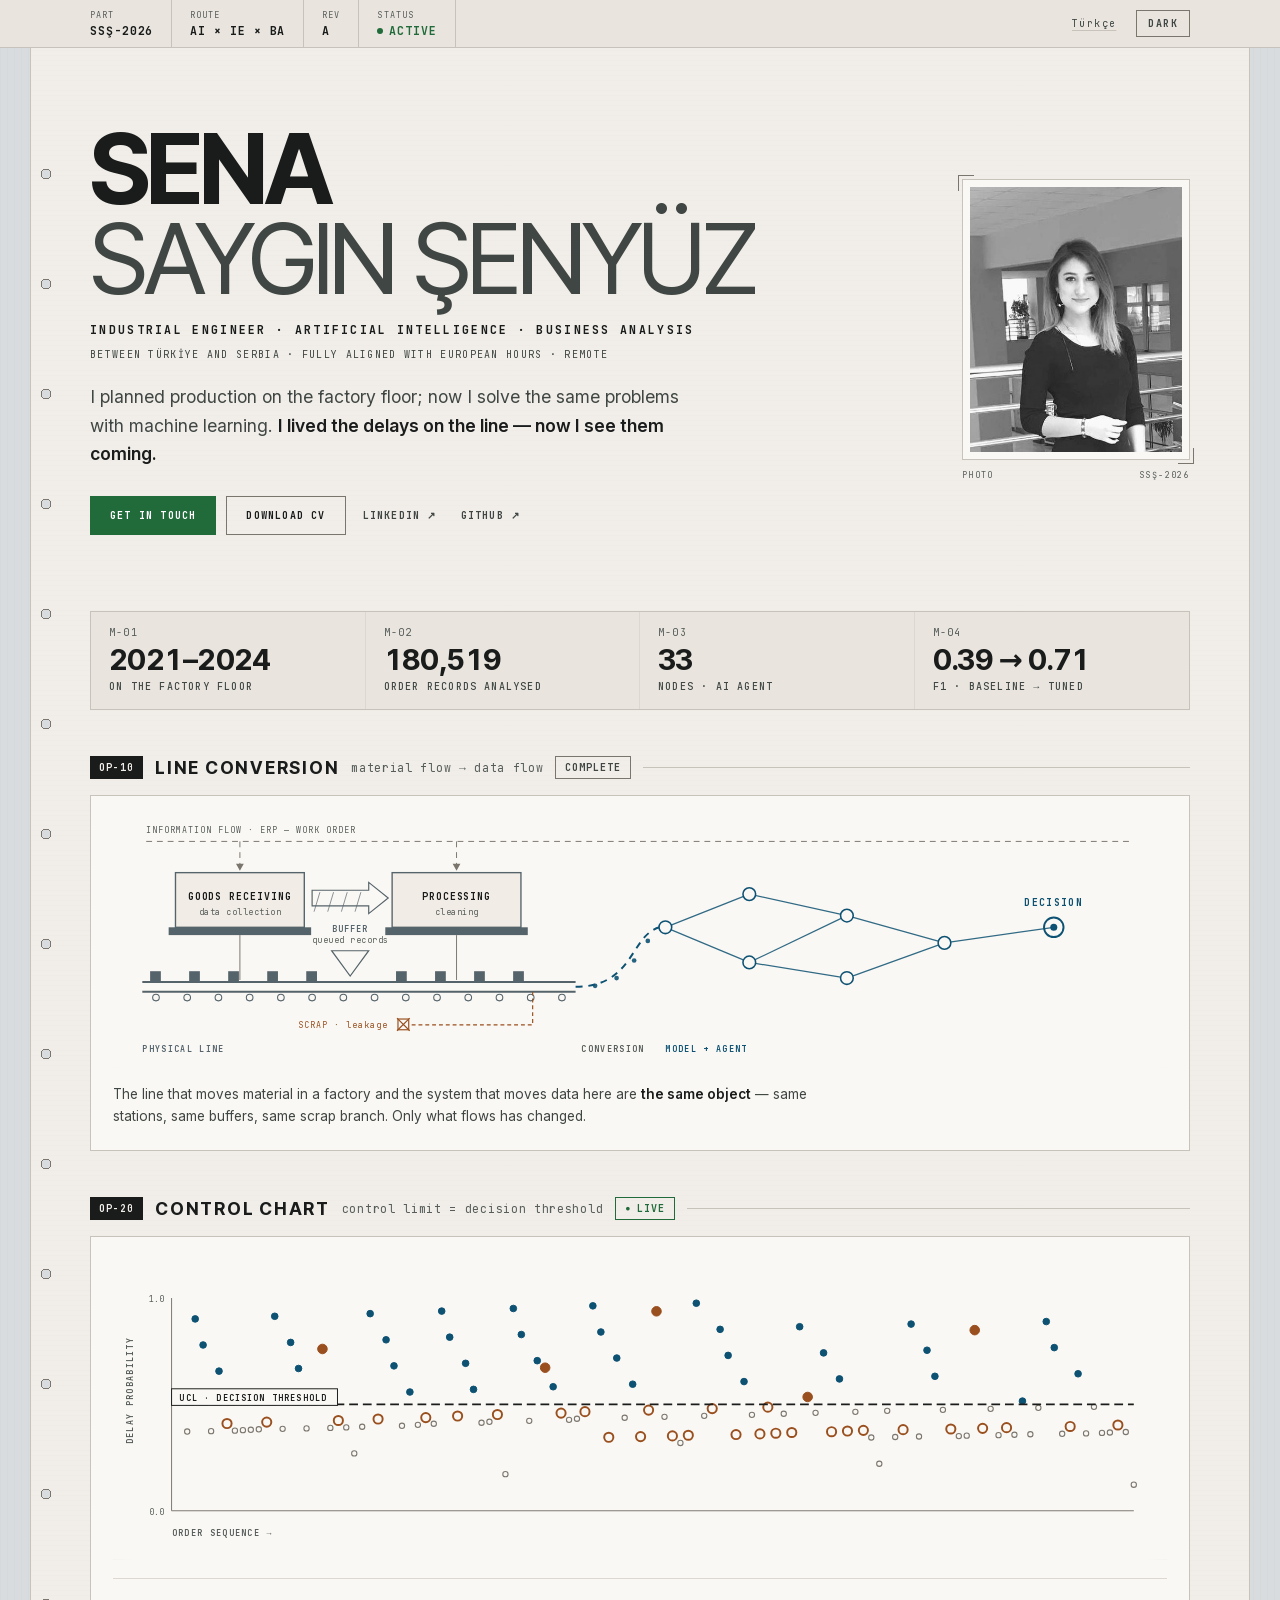
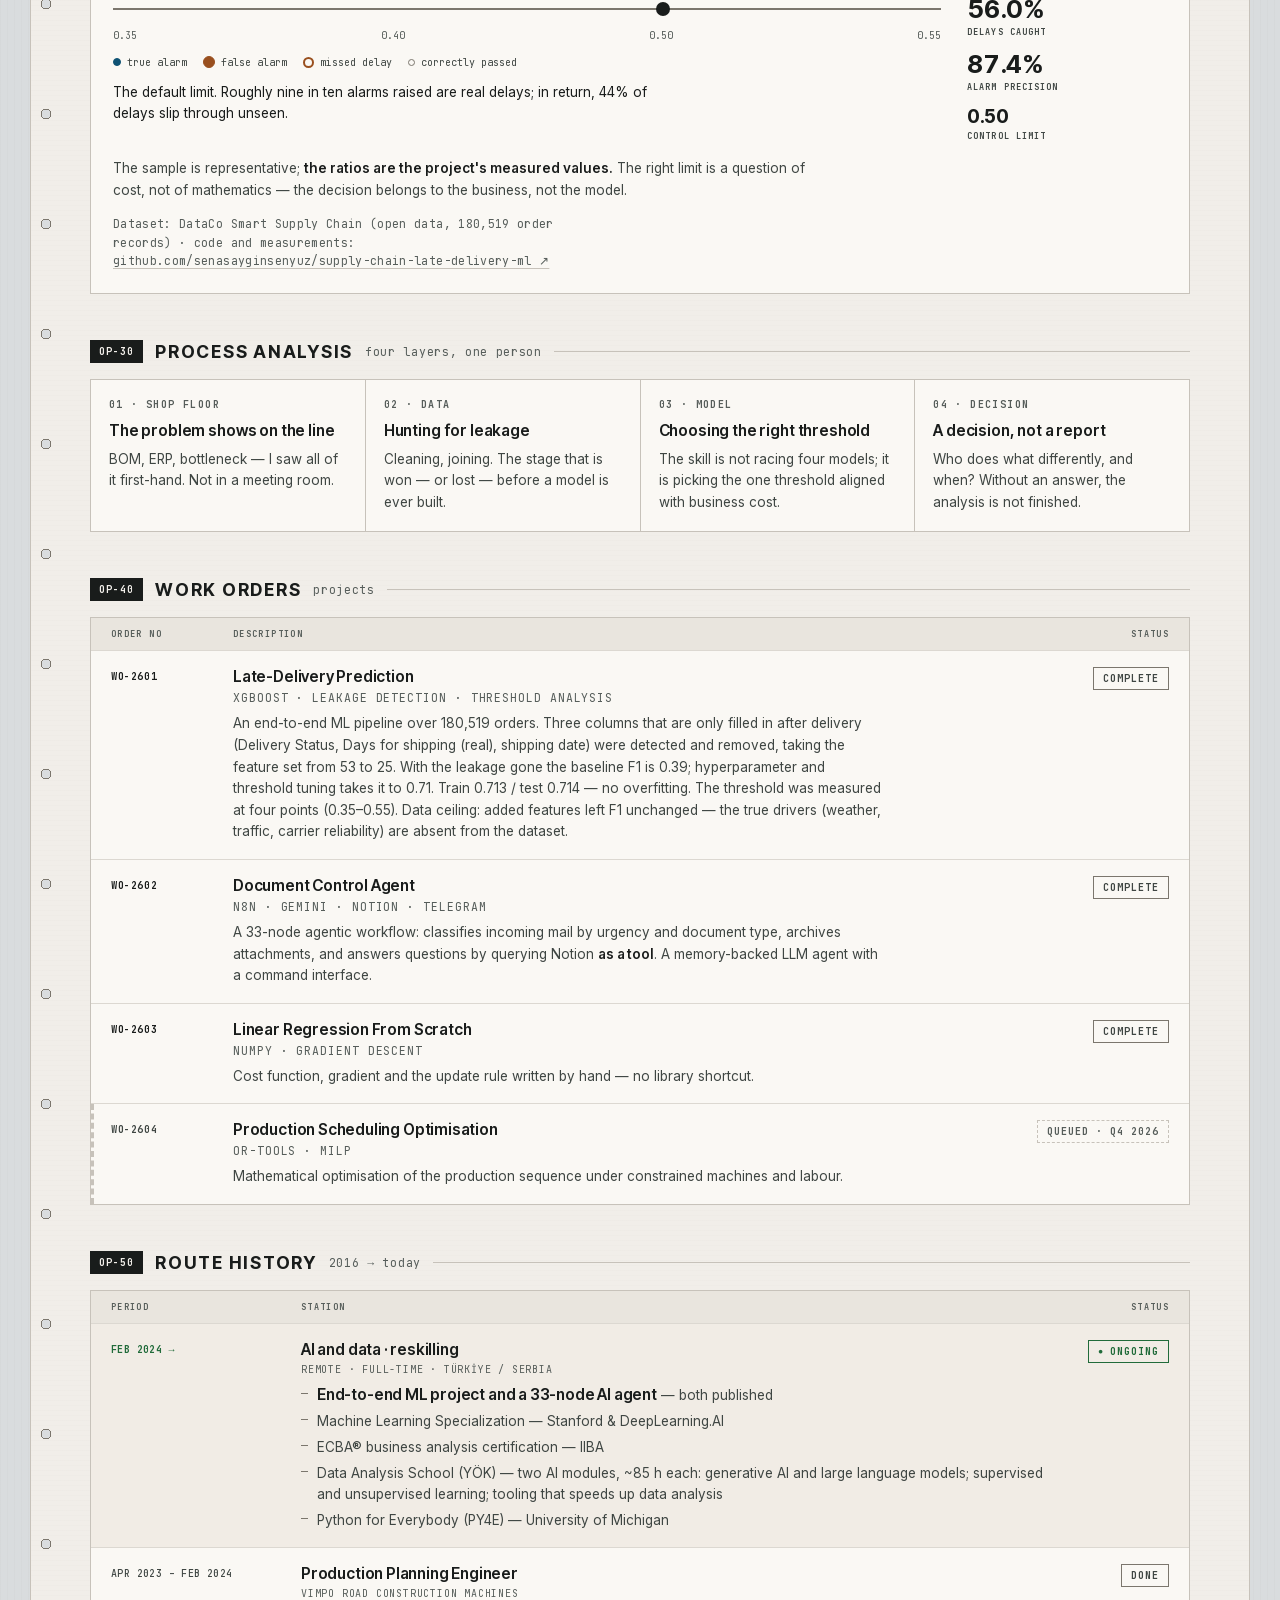
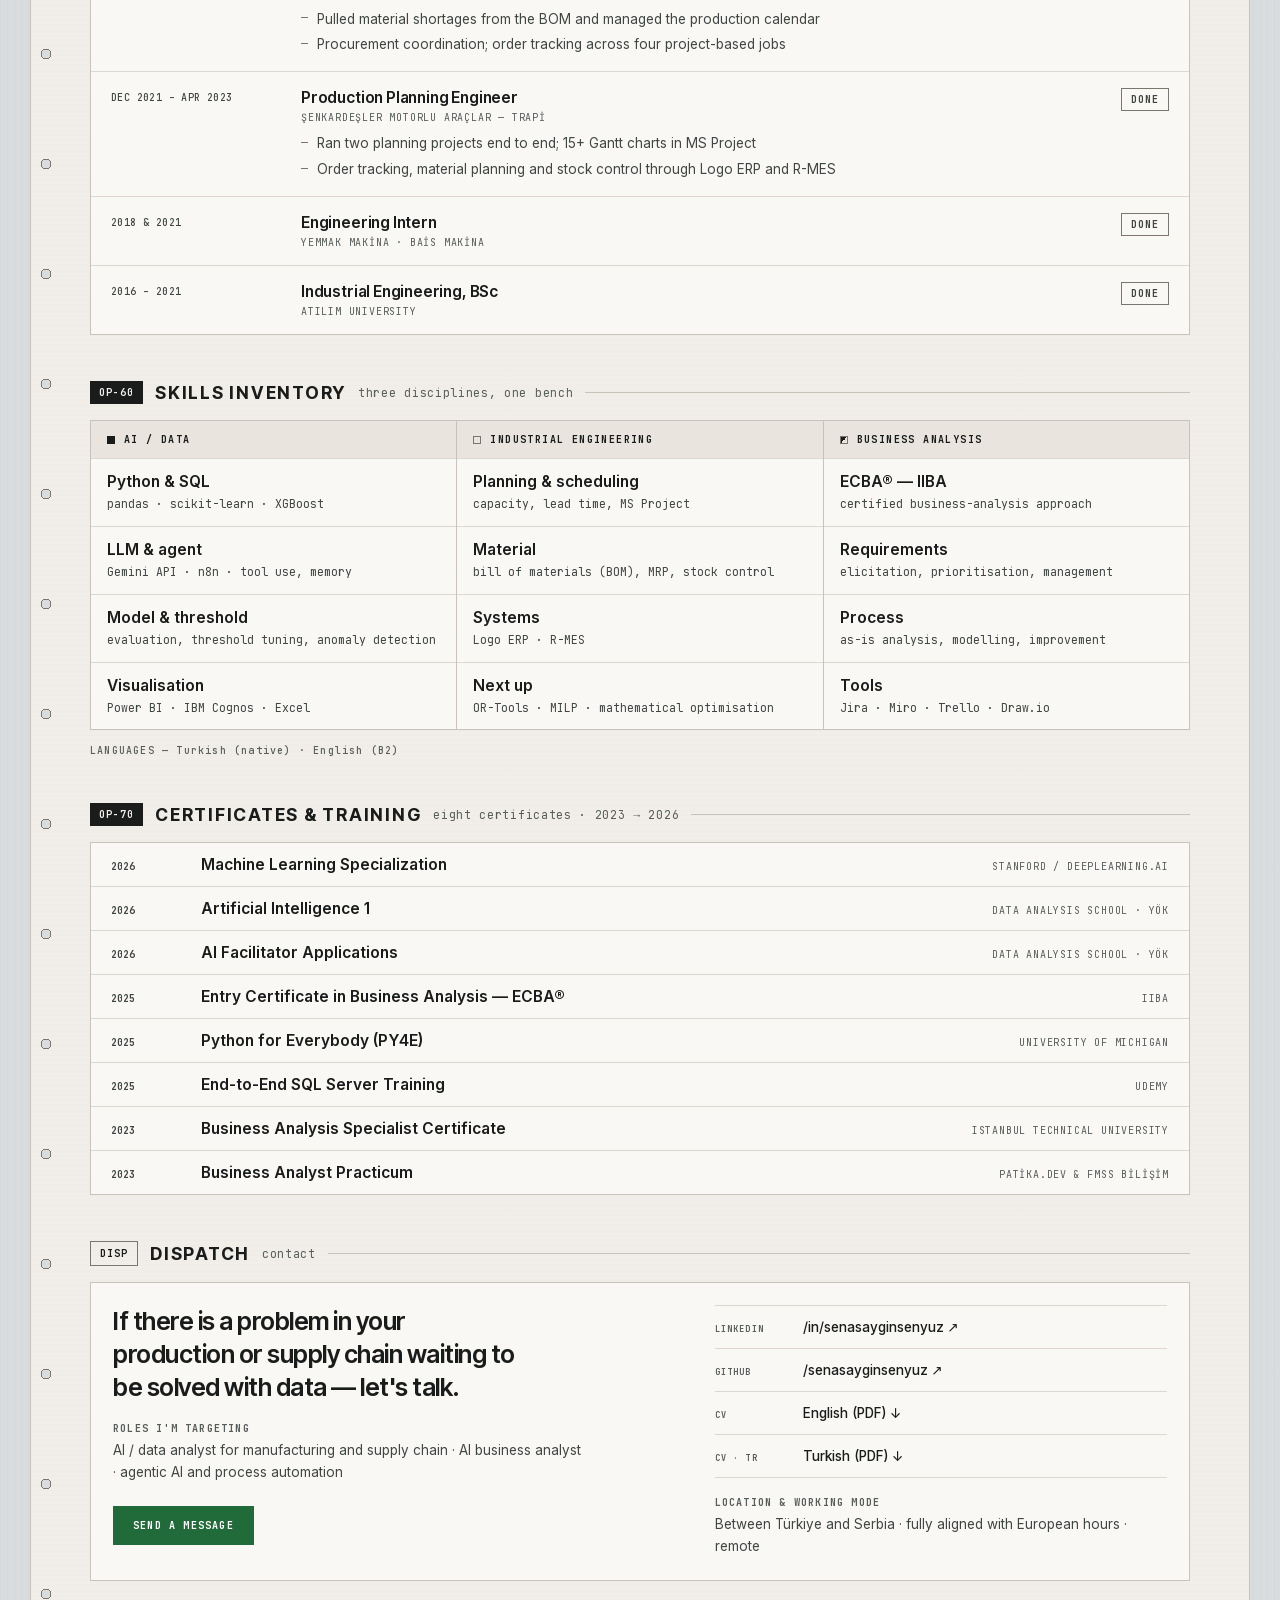
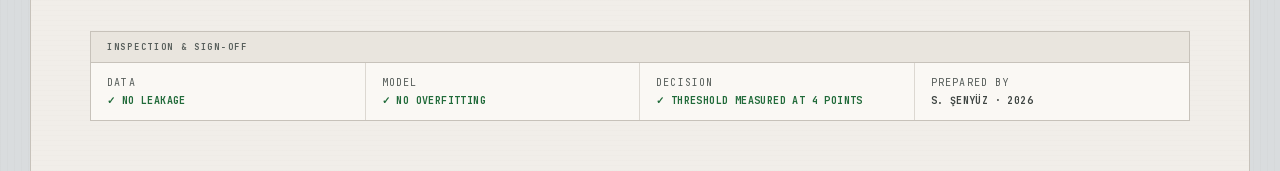
==== commit 157155cf: "Yeniden uzmanlaşma bölümü sadeleştirildi: kendi çıktısı öne, kurs künyesi tek satıra" ====
--- a/en/index.html
+++ b/en/index.html
@@ -294,18 +294,13 @@
       <div class="rt2 rt2--on">
         <span class="rt2__d">FEB 2024 →</span>
         <span class="rt2__b"><b>AI and data · reskilling</b><i>REMOTE · FULL-TIME · TÜRKİYE / SERBIA</i>
-          <ul><li>Machine Learning Specialization — Stanford &amp; DeepLearning.AI</li>
-              <li><b>Artificial Intelligence 1</b> — supervised and unsupervised learning models,
-                generative AI tools, large language models. <i>Data Analysis School · ~85 h</i></li>
-              <li><b>AI Facilitator Applications</b> (AI tooling for data analysis) — AI-based
-                tooling and modern programming techniques that speed up data-analysis workflows.
-                <i>Data Analysis School · ~85 h</i></li>
-              <li>Python for Everybody (PY4E) — University of Michigan</li>
+          <ul><li><b>End-to-end ML project and a 33-node AI agent</b> — both published</li>
+              <li>Machine Learning Specialization — Stanford &amp; DeepLearning.AI</li>
               <li>ECBA® business analysis certification — IIBA</li>
-              <li>End-to-end ML project + 33-node AI agent — both published</li></ul>
-          <p class="rt2__not">Data Analysis School: a seven-module programme initiated by the Turkish
-            Council of Higher Education (YÖK), coordinated by Marmara University's Institute for
-            Population and Social Research with contributions from METU, ITU and Boğaziçi.</p></span>
+              <li>Data Analysis School (YÖK) — two AI modules, ~85 h each:
+                generative AI and large language models; supervised and unsupervised learning;
+                tooling that speeds up data analysis</li>
+              <li>Python for Everybody (PY4E) — University of Michigan</li></ul></span>
         <span class="st st--live">ONGOING</span>
       </div>
       <div class="rt2">
@@ -369,8 +364,8 @@
     <h2 class="oph"><span class="opn">OP-70</span>CERTIFICATES &amp; TRAINING<em>eight certificates · 2023 → 2026</em></h2>
     <div class="pan">
       <div class="cert"><span>2026</span><b>Machine Learning Specialization</b><i>STANFORD / DEEPLEARNING.AI</i></div>
-      <div class="cert"><span>2026</span><b>Artificial Intelligence 1 — Data Analysis School</b><i>YÖK · MARMARA / METU / ITU / BOĞAZİÇİ</i></div>
-      <div class="cert"><span>2026</span><b>AI Facilitator Applications — Data Analysis School</b><i>YÖK · MARMARA / METU / ITU / BOĞAZİÇİ</i></div>
+      <div class="cert"><span>2026</span><b>Artificial Intelligence 1</b><i>DATA ANALYSIS SCHOOL · YÖK</i></div>
+      <div class="cert"><span>2026</span><b>AI Facilitator Applications</b><i>DATA ANALYSIS SCHOOL · YÖK</i></div>
       <div class="cert"><span>2025</span><b>Entry Certificate in Business Analysis — ECBA®</b><i>IIBA</i></div>
       <div class="cert"><span>2025</span><b>Python for Everybody (PY4E)</b><i>UNIVERSITY OF MICHIGAN</i></div>
       <div class="cert"><span>2025</span><b>End-to-End SQL Server Training</b><i>UDEMY</i></div>
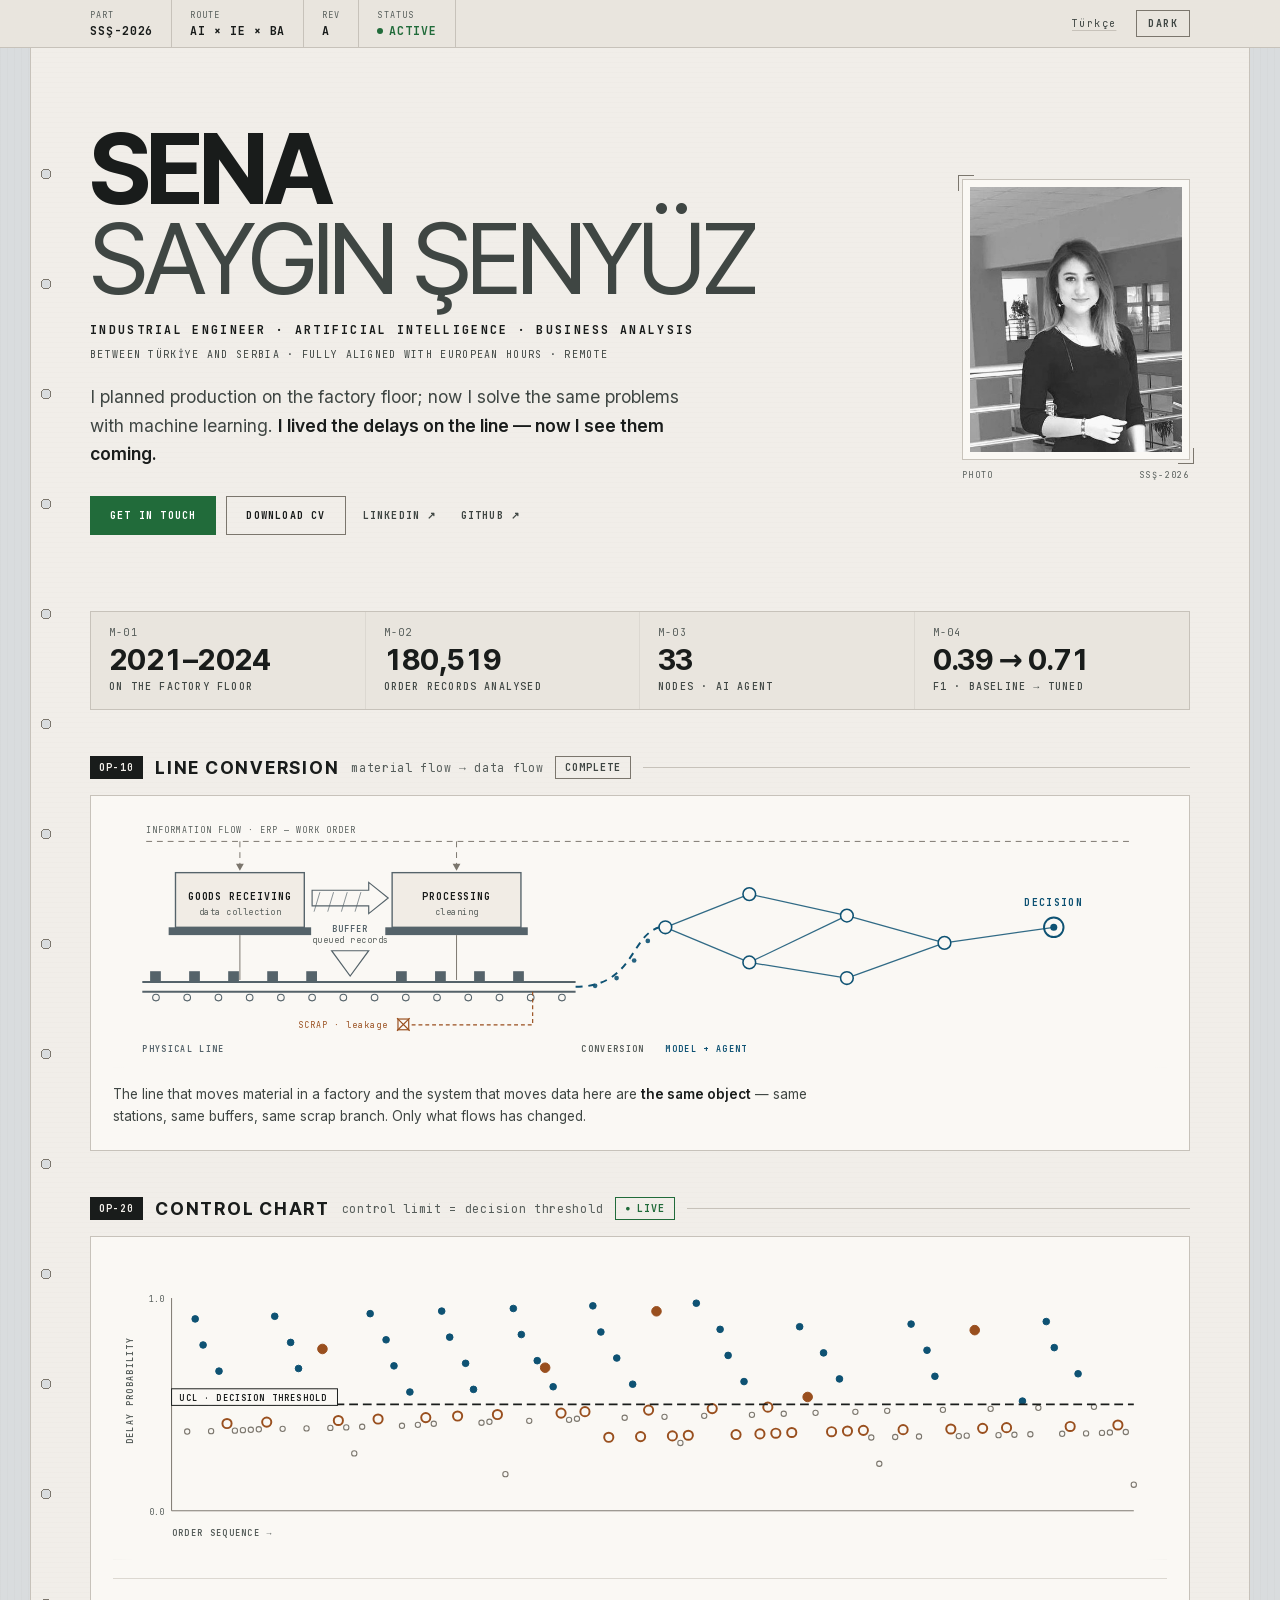
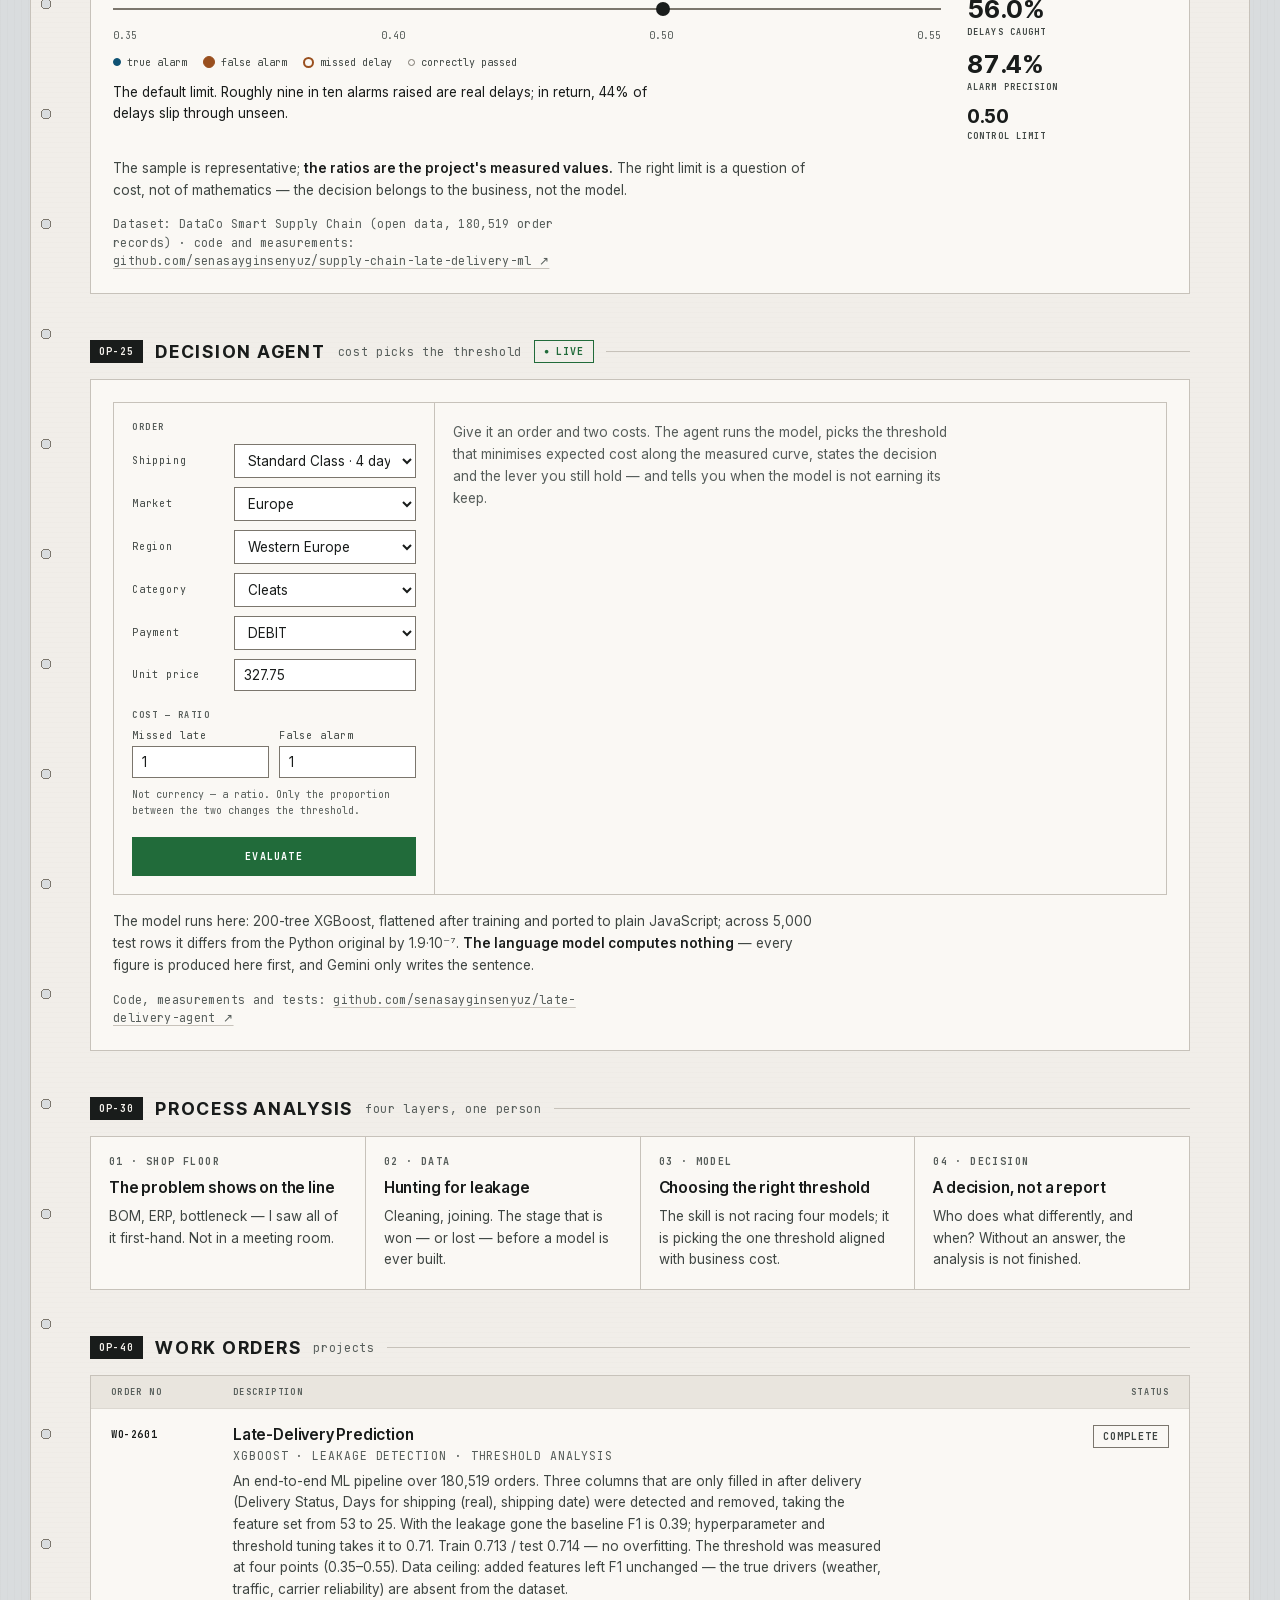
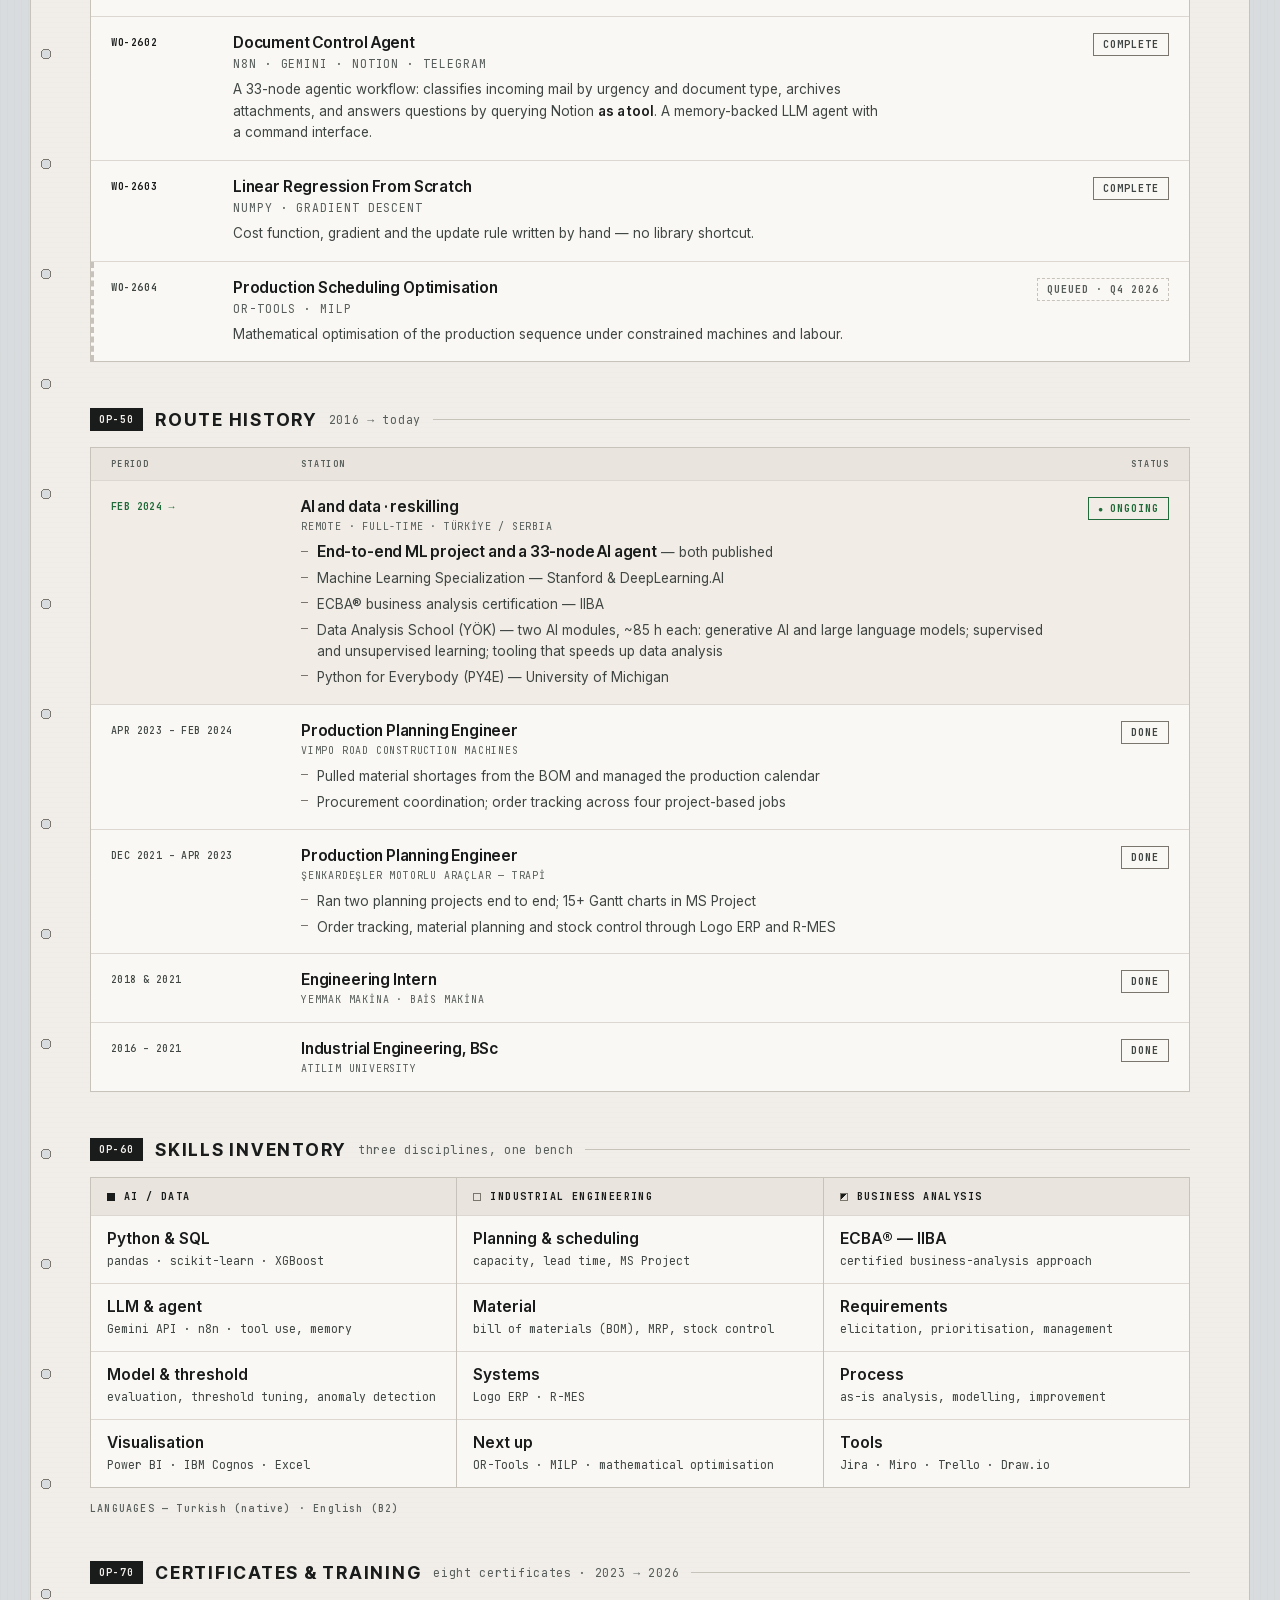
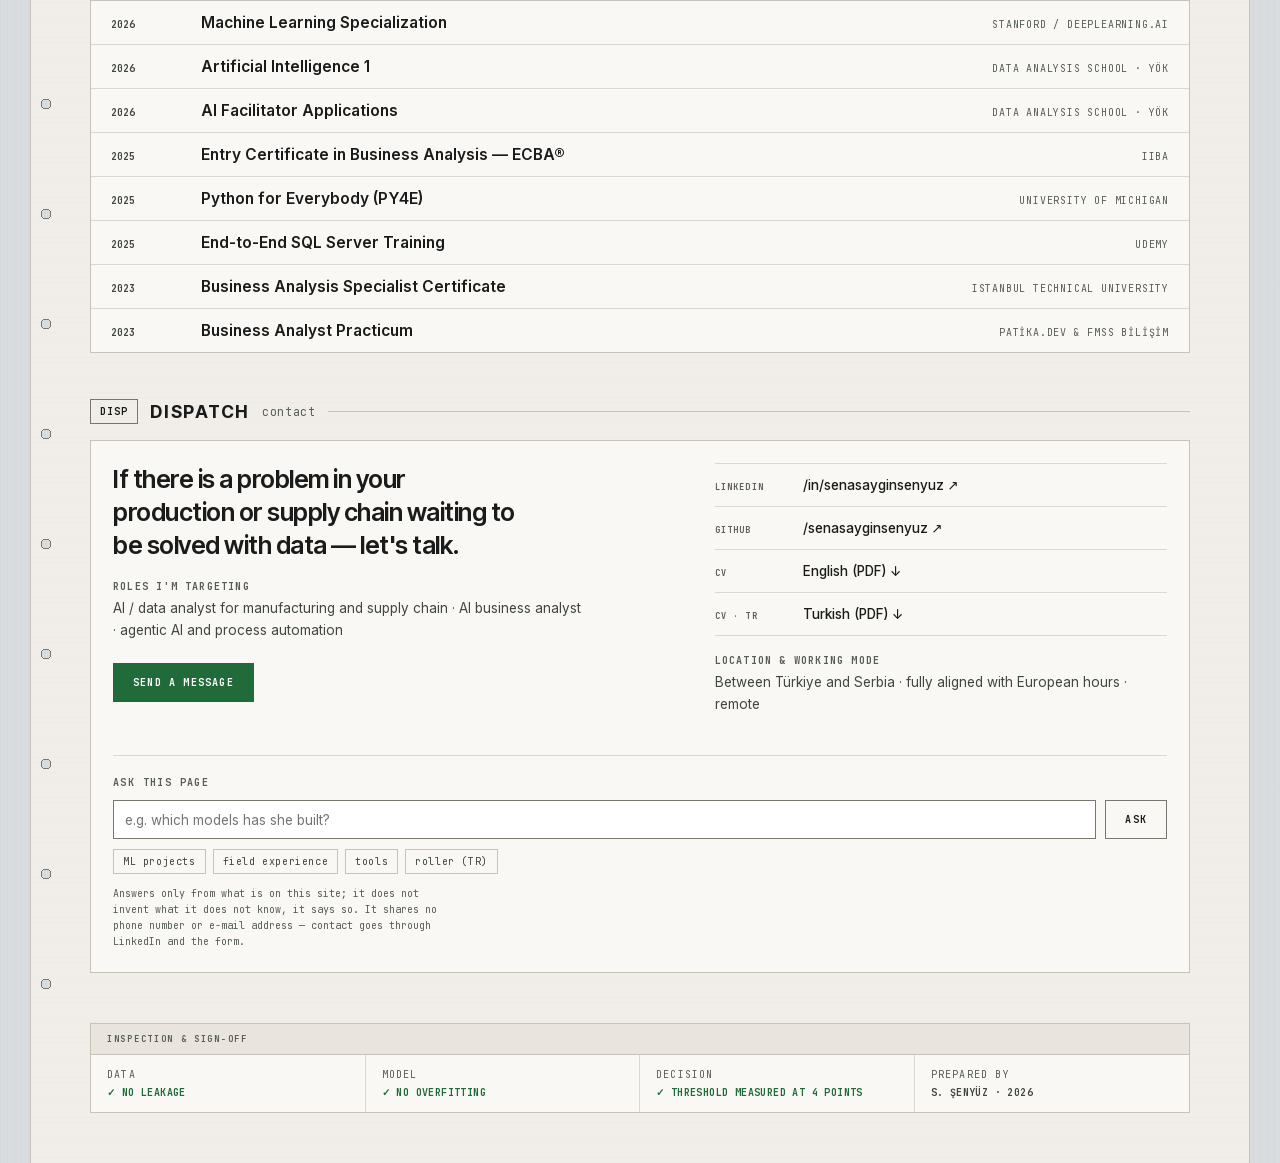
==== commit cf561f80: "OP-25 karar ajanı ve site asistanı İE-2601'in modelini karar veren bir sisteme bağlayan canlı bölüm." ====
--- a/en/index.html
+++ b/en/index.html
@@ -231,6 +231,121 @@
     </div>
   </section>
 
+  <!-- ══ OP-25 ══ -->
+  <section class="wrap op" id="op25">
+    <h2 class="oph"><span class="opn">OP-25</span>DECISION AGENT<em>cost picks the threshold</em><span class="st st--live">LIVE</span></h2>
+    <div class="pan pan--pad">
+      <form class="ag" id="agForm" autocomplete="off">
+        <div class="ag__in">
+          <fieldset>
+            <legend>ORDER</legend>
+            <div class="ag__f">
+              <label><span>Shipping</span>
+                <select id="agMode">
+                  <option value="Standard Class">Standard Class · 4 days</option>
+                  <option value="Second Class">Second Class · 2 days</option>
+                  <option value="First Class">First Class · 1 day</option>
+                  <option value="Same Day">Same Day · 0 days</option>
+                </select></label>
+              <label><span>Market</span>
+                <select id="agMarket">
+                  <option>Europe</option><option>LATAM</option><option>Pacific Asia</option>
+                  <option>USCA</option><option>Africa</option>
+                </select></label>
+              <label><span>Region</span>
+                <select id="agRegion">
+                  <option value="Canada" data-m="USCA">Canada</option>
+                  <option value="Caribbean" data-m="LATAM">Caribbean</option>
+                  <option value="Central Africa" data-m="Africa">Central Africa</option>
+                  <option value="Central America" data-m="LATAM">Central America</option>
+                  <option value="Central Asia" data-m="Pacific Asia">Central Asia</option>
+                  <option value="East Africa" data-m="Africa">East Africa</option>
+                  <option value="East of USA" data-m="USCA">East of USA</option>
+                  <option value="Eastern Asia" data-m="Pacific Asia">Eastern Asia</option>
+                  <option value="Eastern Europe" data-m="Europe">Eastern Europe</option>
+                  <option value="North Africa" data-m="Africa">North Africa</option>
+                  <option value="Northern Europe" data-m="Europe">Northern Europe</option>
+                  <option value="Oceania" data-m="Pacific Asia">Oceania</option>
+                  <option value="South America" data-m="LATAM">South America</option>
+                  <option value="South Asia" data-m="Pacific Asia">South Asia</option>
+                  <option value="South of  USA " data-m="USCA">South of USA</option>
+                  <option value="Southeast Asia" data-m="Pacific Asia">Southeast Asia</option>
+                  <option value="Southern Africa" data-m="Africa">Southern Africa</option>
+                  <option value="Southern Europe" data-m="Europe">Southern Europe</option>
+                  <option value="US Center " data-m="USCA">US Center</option>
+                  <option value="West Africa" data-m="Africa">West Africa</option>
+                  <option value="West Asia" data-m="Pacific Asia">West Asia</option>
+                  <option value="West of USA " data-m="USCA">West of USA</option>
+                  <option value="Western Europe" data-m="Europe" selected>Western Europe</option>
+                </select></label>
+              <label><span>Category</span>
+                <select id="agCat">
+                  <option>Accessories</option><option value="As Seen on  TV!">As Seen on TV!</option>
+                  <option value="Baby ">Baby</option><option>Baseball &amp; Softball</option>
+                  <option>Basketball</option><option value="Books ">Books</option>
+                  <option>Boxing &amp; MMA</option><option value="CDs ">CDs</option>
+                  <option value="Cameras ">Cameras</option><option>Camping &amp; Hiking</option>
+                  <option>Cardio Equipment</option><option>Children's Clothing</option>
+                  <option selected>Cleats</option><option>Computers</option>
+                  <option>Consumer Electronics</option><option>Crafts</option>
+                  <option>DVDs</option><option>Electronics</option><option>Fishing</option>
+                  <option>Fitness Accessories</option><option>Garden</option>
+                  <option>Girls' Apparel</option><option>Golf Apparel</option>
+                  <option>Golf Bags &amp; Carts</option><option>Golf Balls</option>
+                  <option>Golf Gloves</option><option>Golf Shoes</option>
+                  <option>Health and Beauty</option><option>Hockey</option>
+                  <option>Hunting &amp; Shooting</option><option>Indoor/Outdoor Games</option>
+                  <option>Kids' Golf Clubs</option><option>Lacrosse</option>
+                  <option>Men's Clothing</option><option>Men's Footwear</option>
+                  <option>Men's Golf Clubs</option><option>Music</option>
+                  <option>Pet Supplies</option><option>Shop By Sport</option>
+                  <option>Soccer</option><option>Sporting Goods</option>
+                  <option>Strength Training</option><option>Tennis &amp; Racquet</option>
+                  <option>Toys</option><option>Trade-In</option><option>Video Games</option>
+                  <option>Water Sports</option><option>Women's Apparel</option>
+                  <option>Women's Clothing</option><option>Women's Golf Clubs</option>
+                </select></label>
+              <label><span>Payment</span>
+                <select id="agPay">
+                  <option>DEBIT</option><option>TRANSFER</option>
+                  <option>PAYMENT</option><option>CASH</option>
+                </select></label>
+              <label><span>Unit price</span>
+                <input id="agPrice" type="number" min="0" max="5000" step="0.01" value="327.75"></label>
+            </div>
+          </fieldset>
+          <fieldset>
+            <legend>COST — RATIO</legend>
+            <div class="ag__pair">
+              <label><span>Missed late</span>
+                <input id="agMiss" type="number" min="0" max="1000" step="1" value="1"></label>
+              <label><span>False alarm</span>
+                <input id="agFalse" type="number" min="0" max="1000" step="1" value="1"></label>
+            </div>
+            <p class="ag__note">Not currency — a ratio. Only the proportion between the
+              two changes the threshold.</p>
+          </fieldset>
+          <button class="b b--fill ag__go" type="submit" id="agGo">EVALUATE</button>
+        </div>
+
+        <div class="ag__out" id="agOut" aria-live="polite">
+          <p class="ag__idle">Give it an order and two costs. The agent runs the model,
+            picks the threshold that minimises expected cost along the measured
+            curve, states the decision and the lever you still hold — and tells
+            you when the model is not earning its keep.</p>
+        </div>
+      </form>
+
+      <p class="opnote">The model runs here: 200-tree XGBoost, flattened after training
+        and ported to plain JavaScript; across 5,000 test rows it differs from the
+        Python original by 1.9·10⁻⁷. <b>The language model computes nothing</b> —
+        every figure is produced here first, and Gemini only writes the sentence.</p>
+      <p class="kaynak">Code, measurements and tests:
+        <a href="https://github.com/senasayginsenyuz/late-delivery-agent"
+        target="_blank" rel="noopener">github.com/senasayginsenyuz/late-delivery-agent ↗</a></p>
+    </div>
+  </section>
+
   <!-- ══ OP-30 ══ -->
   <section class="wrap op" id="op30">
     <h2 class="oph"><span class="opn">OP-30</span>PROCESS ANALYSIS<em>four layers, one person</em></h2>
@@ -397,6 +512,25 @@
         <p class="ship__r"><i>LOCATION &amp; WORKING MODE</i>Between Türkiye and Serbia ·
           fully aligned with European hours · remote</p>
       </div>
+
+      <div class="qa" id="qa">
+        <p class="qa__t">ASK THIS PAGE</p>
+        <form class="qa__f" id="qaForm" autocomplete="off">
+          <input id="qaQ" type="text" maxlength="500" placeholder="e.g. which models has she built?"
+            aria-label="Your question about this site">
+          <button class="b" type="submit" id="qaGo">ASK</button>
+        </form>
+        <div class="qa__ex">
+          <button type="button" data-q="Which machine learning projects has she built?">ML projects</button>
+          <button type="button" data-q="How much production planning experience does she have?">field experience</button>
+          <button type="button" data-q="Which tools and languages does she use?">tools</button>
+          <button type="button" data-q="Hangi rolleri arıyor?">roller (TR)</button>
+        </div>
+        <p class="qa__a" id="qaA"></p>
+        <p class="qa__n">Answers only from what is on this site; it does not
+          invent what it does not know, it says so. It shares no phone number or
+          e-mail address — contact goes through LinkedIn and the form.</p>
+      </div>
     </div>
   </section>
 
@@ -428,4 +562,5 @@
 </dialog>
 
 <script src="../site.js" defer></script>
+<script src="../agent.js" defer></script>
 </body></html>
--- a/site.css
+++ b/site.css
@@ -156,8 +156,10 @@
 .hero__lead{margin-top:20px;max-width:54ch;color:var(--soft);font-size:var(--t3)}
 .hero__lead b{color:var(--ink);font-weight:600}
 .hero__cta{margin-top:28px;display:flex;gap:10px;flex-wrap:wrap;align-items:center}
+/* background:none olmazsa <button class="b"> tarayıcının gri düğme dolgusunu
+   alır; sınıf bugüne dek yalnızca <a> üzerinde kullanıldığı için görünmüyordu. */
 .b{display:inline-block;padding:12px 19px;border:1px solid var(--edge);cursor:pointer;
-  font:700 var(--m2) var(--mono);letter-spacing:.12em;color:var(--ink);
+  background:none;font:700 var(--m2) var(--mono);letter-spacing:.12em;color:var(--ink);
   transition:border-color .2s var(--e),color .2s var(--e),background .2s var(--e)}
 .b:hover{border-color:var(--acc);color:var(--acc)}
 .b--fill{background:var(--acc);border-color:var(--acc);color:var(--onacc)}
@@ -322,6 +324,93 @@
   .ckui__r{grid-auto-flow:column;justify-content:start;gap:clamp(14px,4vw,30px)}}
 /* 430px altı: üç döşeme tek satıra sığmaz, iki sütuna sarılır */
 @media(max-width:430px){.ckui__r{grid-auto-flow:row;grid-template-columns:1fr 1fr;gap:14px 18px}}
+
+/* ══ OP-25 karar ajanı ══
+   Renk sözlüğü burada da geçerli: modelden gelen her sayı mavi, kayıp ve
+   uyarı pas, yeşil yalnızca arayüz durumunda (CANLI rozeti, birincil düğme).
+   Kararın kendisi renkle değil kelimeyle söylenir — "hızlandır" yeşil olsaydı
+   yeşil ikinci bir anlam kazanırdı. */
+.ag{display:grid;grid-template-columns:minmax(0,320px) minmax(0,1fr);gap:1px;
+  background:var(--rule2);border:1px solid var(--rule2)}
+.ag__in,.ag__out{background:var(--pan);padding:18px;min-width:0}
+/* fieldset varsayılanı min-inline-size:min-content; sade 1fr de min-content
+   tabanına oturur. Bugünkü seçenek metinleriyle 320px'te taşma yok (ölçüldü),
+   ama listeye uzunca bir kategori eklemek yeter. Sayfanın başka yerlerindeki
+   min-width:0 korumasıyla aynı gerekçe. */
+.ag fieldset{border:0;padding:0;margin:0 0 18px;min-width:0}
+.ag legend{padding:0;font:700 var(--m1) var(--mono);letter-spacing:.18em;color:var(--faint)}
+.ag__f{display:grid;gap:9px;margin-top:11px}
+.ag__f label{display:grid;grid-template-columns:92px minmax(0,1fr);gap:10px;align-items:center}
+/* Her iki alan kümesi için: maliyet çifti .ag__f içinde değil. */
+.ag label span{font:400 var(--m2) var(--mono);letter-spacing:.08em;color:var(--soft)}
+.ag select,.ag input{width:100%;min-width:0;background:var(--field);border:1px solid var(--edge);
+  color:var(--ink);font:400 var(--t1) var(--sans);padding:7px 9px}
+.ag select:focus-visible,.ag input:focus-visible{outline:2px solid var(--acc);outline-offset:1px}
+.ag__pair{display:grid;grid-template-columns:minmax(0,1fr) minmax(0,1fr);gap:10px}
+.ag__pair label{grid-template-columns:1fr;gap:5px}
+.ag__note{margin-top:9px;font:400 var(--m2)/1.6 var(--mono);color:var(--faint)}
+.ag__go{width:100%}
+
+/* çıktı */
+.ag__p{display:flex;align-items:baseline;gap:12px;flex-wrap:wrap}
+.ag__p b{font:700 clamp(30px,5vw,42px)/1 var(--tight);letter-spacing:-.03em;
+  color:var(--dat);font-variant-numeric:tabular-nums}
+.ag__p i{font:700 var(--m1) var(--mono);font-style:normal;letter-spacing:.16em;color:var(--faint)}
+.ag__row{display:grid;grid-template-columns:repeat(3,minmax(0,1fr));gap:1px;
+  margin-top:16px;background:var(--rule);border:1px solid var(--rule)}
+.ag__row div{background:var(--pan2);padding:11px 13px;min-width:0}
+.ag__row i{display:block;font:400 var(--m1) var(--mono);font-style:normal;
+  letter-spacing:.14em;color:var(--faint)}
+.ag__row b{display:block;margin-top:6px;font:700 var(--m3) var(--mono);
+  letter-spacing:.03em;color:var(--ink);overflow-wrap:anywhere}
+.ag__h{margin-top:18px;padding-top:13px;border-top:1px solid var(--rule);
+  font:700 var(--m1) var(--mono);letter-spacing:.18em;color:var(--faint)}
+.ag__cf{margin-top:10px;display:grid;gap:1px;background:var(--rule);border:1px solid var(--rule)}
+.ag__cf li{display:grid;grid-template-columns:minmax(0,1fr) 62px 62px;gap:10px;
+  align-items:baseline;background:var(--pan);padding:9px 12px;
+  font-size:var(--t1);color:var(--soft)}
+.ag__cf em{font-style:normal;font:400 var(--m2) var(--mono);color:var(--faint)}
+.ag__cf b{text-align:right;font:700 var(--m3) var(--mono);color:var(--dat);
+  font-variant-numeric:tabular-nums}
+.ag__cf s{text-align:right;text-decoration:none;font:400 var(--m3) var(--mono);
+  color:var(--faint);font-variant-numeric:tabular-nums}
+.ag__cf s.up{color:var(--warn)}
+.ag__cf li.win{background:var(--pan2)}
+.ag__say{margin-top:11px;font-size:var(--t1);line-height:1.65;color:var(--ink);max-width:64ch}
+.ag__say:empty{display:none}
+.ag__gr{margin-top:12px;display:grid;gap:8px}
+.ag__gr li{padding-left:13px;border-left:2px solid var(--warn);
+  font-size:var(--t1);line-height:1.55;color:var(--soft)}
+.ag__idle{font-size:var(--t1);line-height:1.65;color:var(--faint);max-width:56ch}
+.ag__err{margin-top:12px;padding-left:13px;border-left:2px solid var(--warn);
+  font-size:var(--t1);line-height:1.55;color:var(--soft)}
+.ag.is-busy .ag__out{opacity:.45}
+@media(max-width:820px){.ag{grid-template-columns:minmax(0,1fr)}
+  .ag__row{grid-template-columns:minmax(0,1fr)}}
+@media(max-width:430px){.ag__f label{grid-template-columns:minmax(0,1fr);gap:4px}
+  .ag__pair{grid-template-columns:minmax(0,1fr)}
+  .ag__cf li{grid-template-columns:minmax(0,1fr) 56px;row-gap:2px}
+  .ag__cf s{grid-column:2}}
+
+/* ══ site asistanı ══ */
+/* .ship iki sütunlu; asistan ikisinin altında tam genişlikte durur */
+.qa{grid-column:1/-1;margin-top:4px;padding-top:20px;border-top:1px solid var(--rule)}
+.qa__t{font:700 var(--m2) var(--mono);letter-spacing:.14em;color:var(--faint)}
+.qa__f{margin-top:11px;display:grid;grid-template-columns:minmax(0,1fr) auto;gap:9px}
+.qa input{width:100%;min-width:0;background:var(--field);border:1px solid var(--edge);
+  color:var(--ink);font:400 var(--t1) var(--sans);padding:9px 11px}
+.qa input:focus-visible{outline:2px solid var(--acc);outline-offset:1px}
+.qa__a{margin-top:12px;font-size:var(--t1);line-height:1.65;color:var(--ink);max-width:58ch;
+  white-space:pre-wrap}
+.qa__a:empty{display:none}
+.qa__ex{margin-top:10px;display:flex;gap:7px;flex-wrap:wrap}
+.qa__ex button{background:none;border:1px solid var(--rule2);color:var(--soft);cursor:pointer;
+  font:400 var(--m2) var(--mono);letter-spacing:.06em;padding:5px 9px}
+.qa__ex button:hover{border-color:var(--acc);color:var(--acc)}
+.qa__n{margin-top:12px;font:400 var(--m2)/1.6 var(--mono);color:var(--faint);max-width:56ch}
+
+/* Betik ya da uç nokta yoksa bölüm sessizce düşer; sayfa okunur kalır. */
+.no-js #op25,.no-js .qa{display:none}
 
 /* ══ OP-30 katmanlar ══ */
 .lay{display:grid;grid-template-columns:repeat(4,1fr);gap:1px;background:var(--rule2);
@@ -499,6 +588,10 @@
     font-size:11pt}
   .card{max-width:none;border:0;background:#fff!important;background-image:none!important}
   .rc,.punch,.atla,#formOpen,.ckui,.shint,.modal,.hero__cta{display:none!important}
+  /* Kâğıtta tıklanacak bir şey yok: form ve asistan düşer, ajanı anlatan
+     paragraf ve depo bağlantısı kalır. */
+  .ag,.qa__f,.qa__ex,.qa__a{display:none!important}
+  #op25 .st--live{display:none!important}
   .js .yedek{display:block}
   .wrap{max-width:none;padding:0 12mm}
   .hero{grid-template-columns:1fr auto;padding-block:0 14pt}
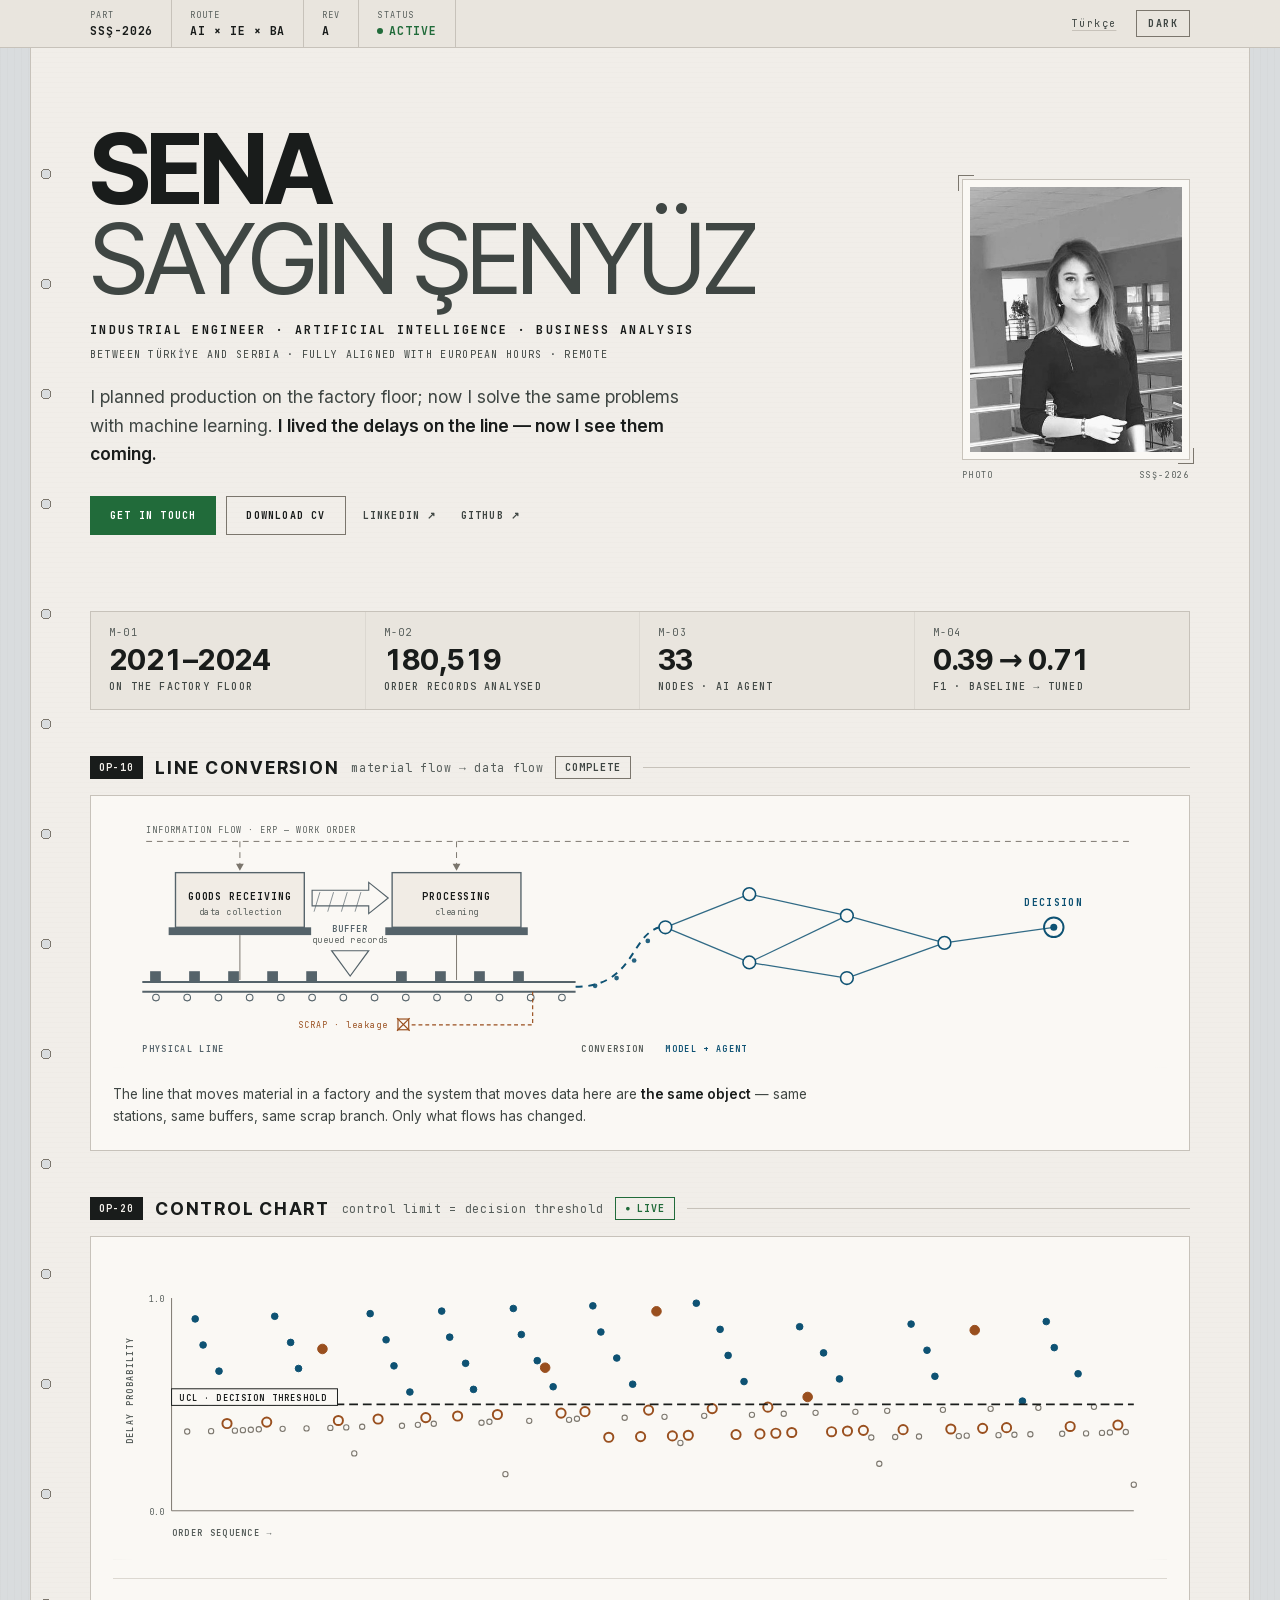
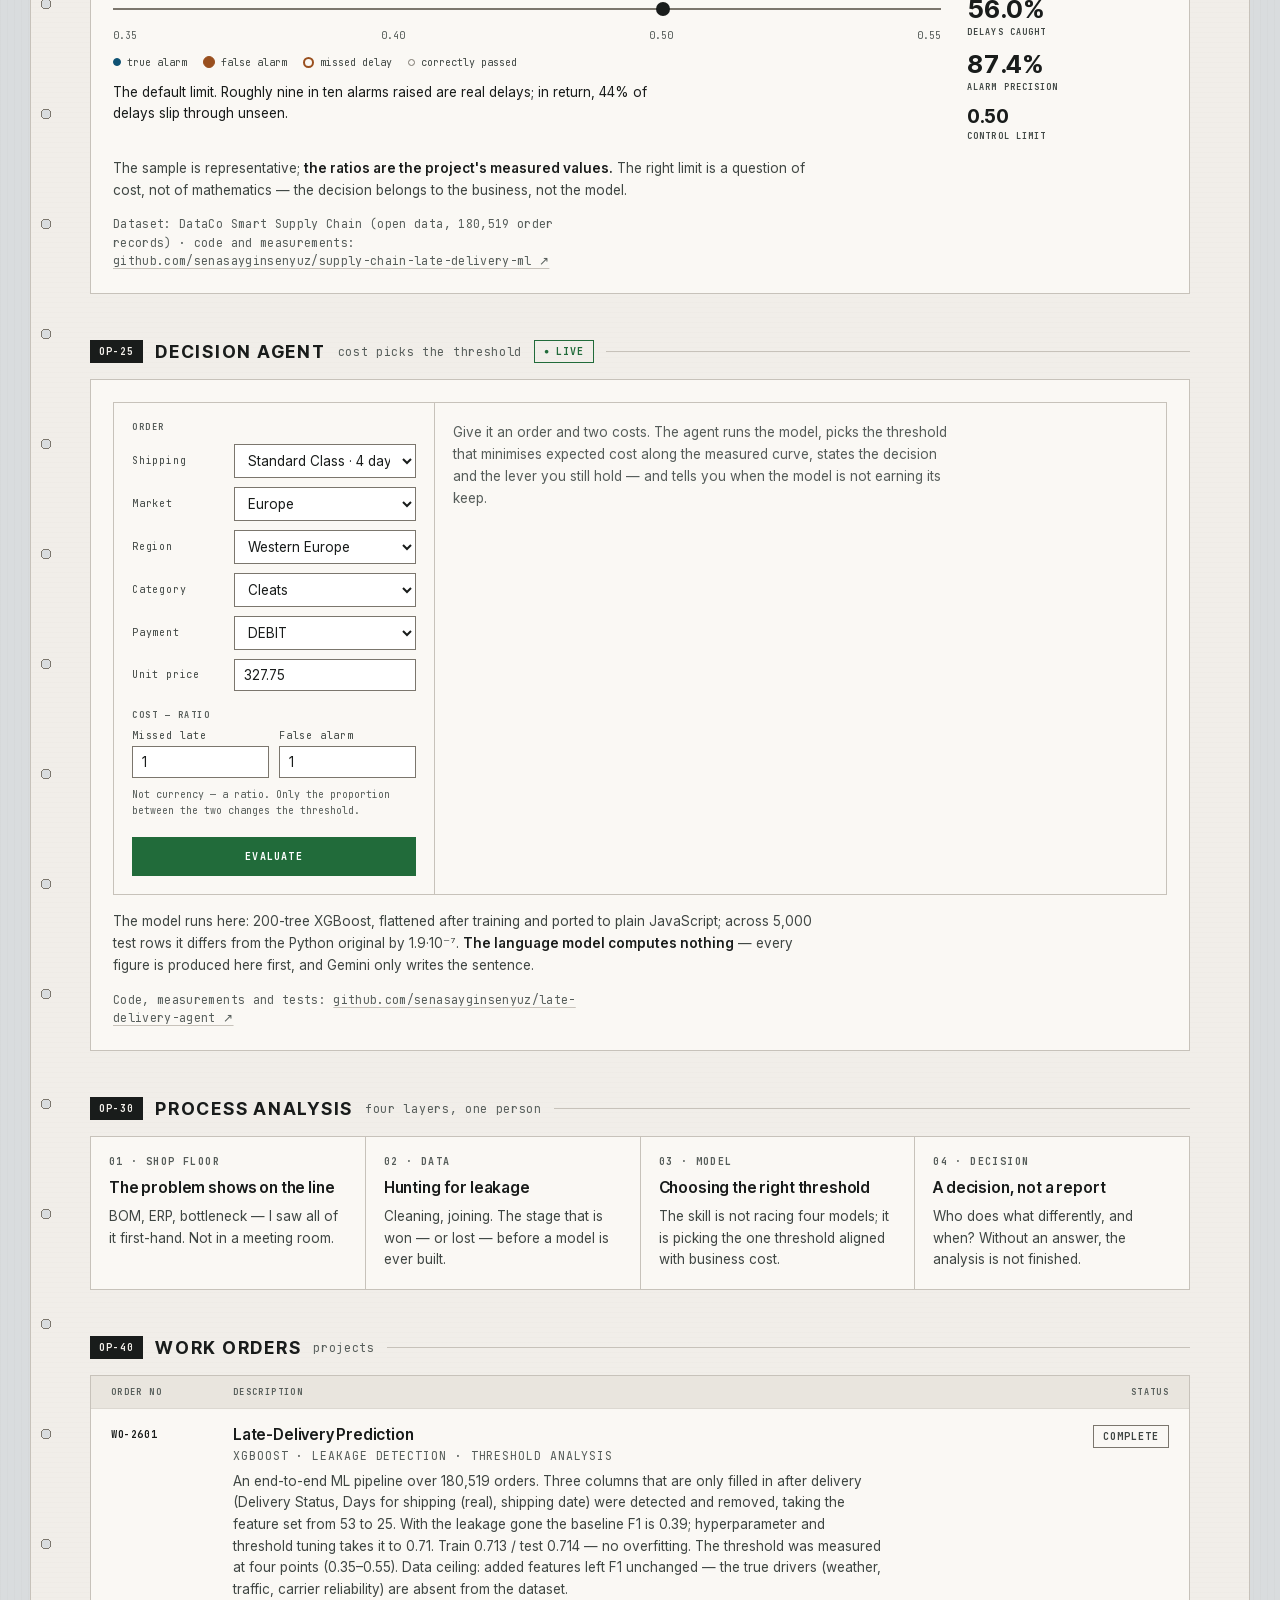
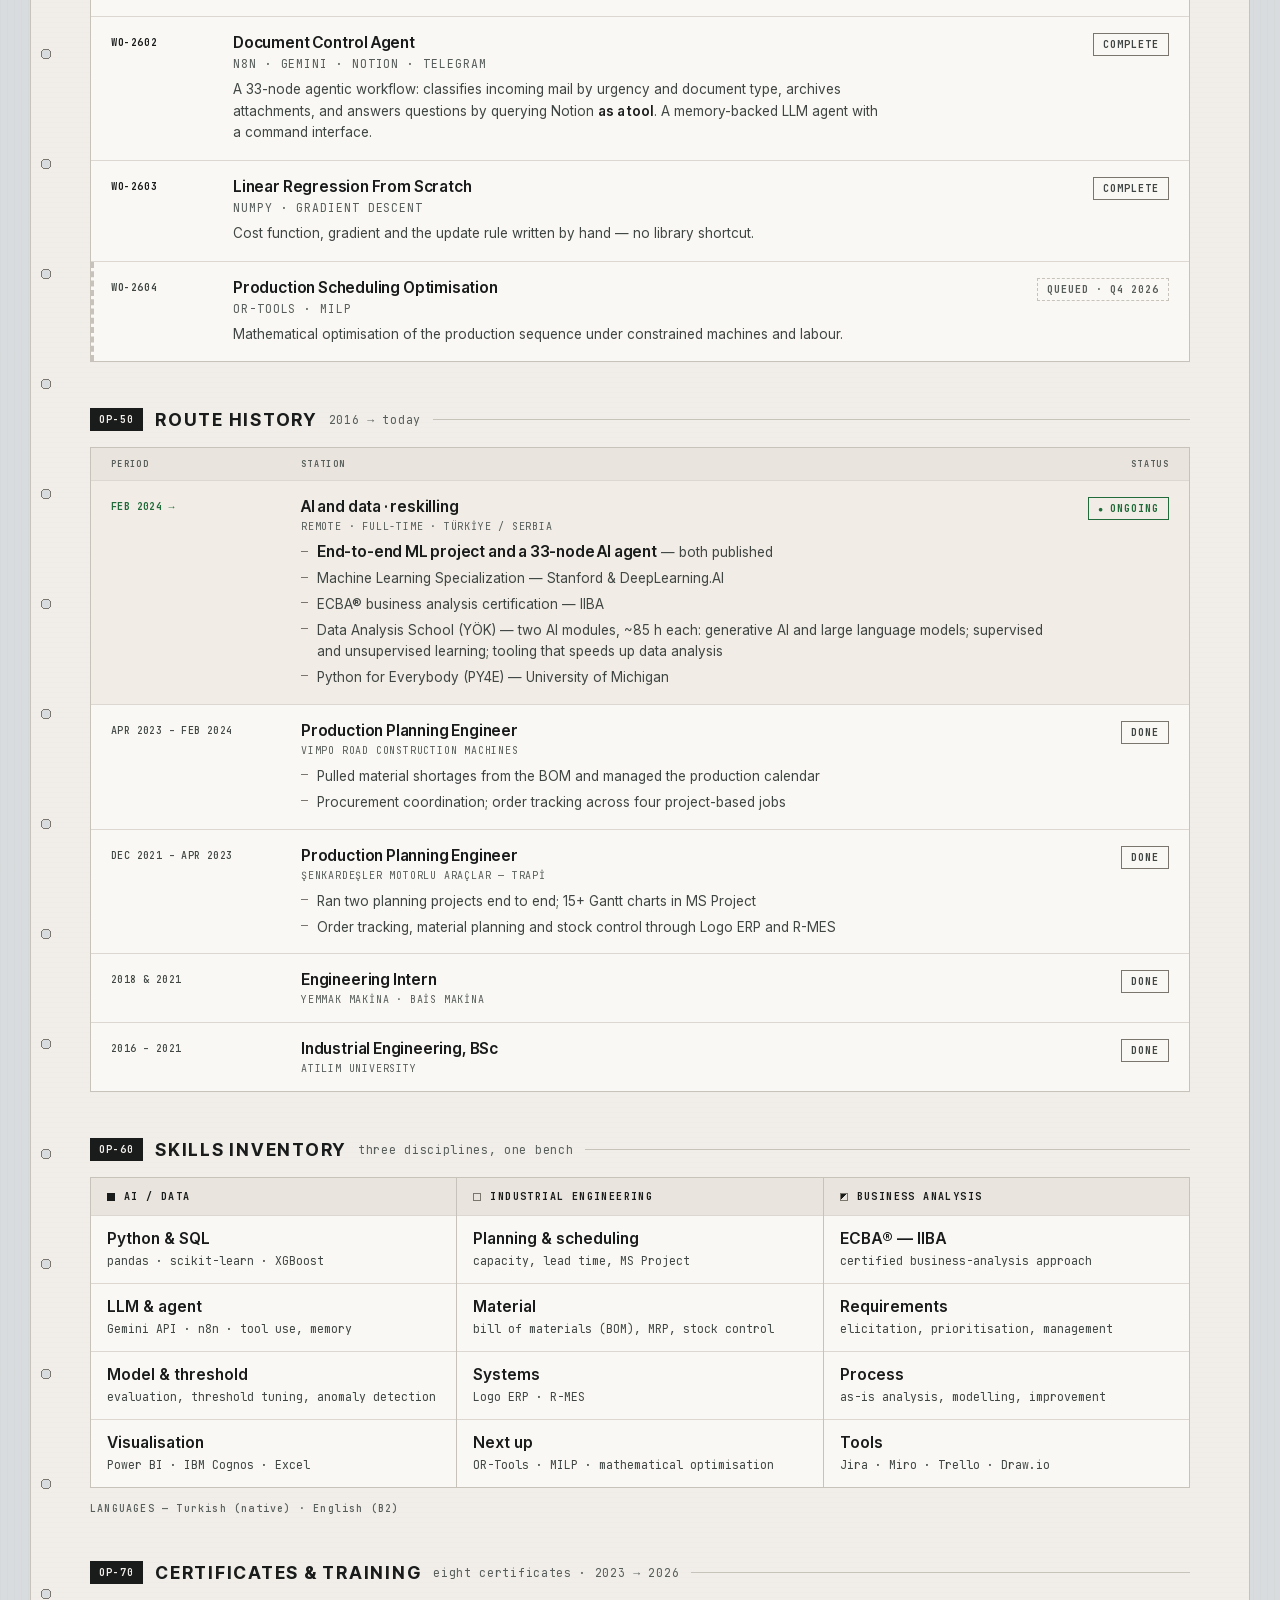
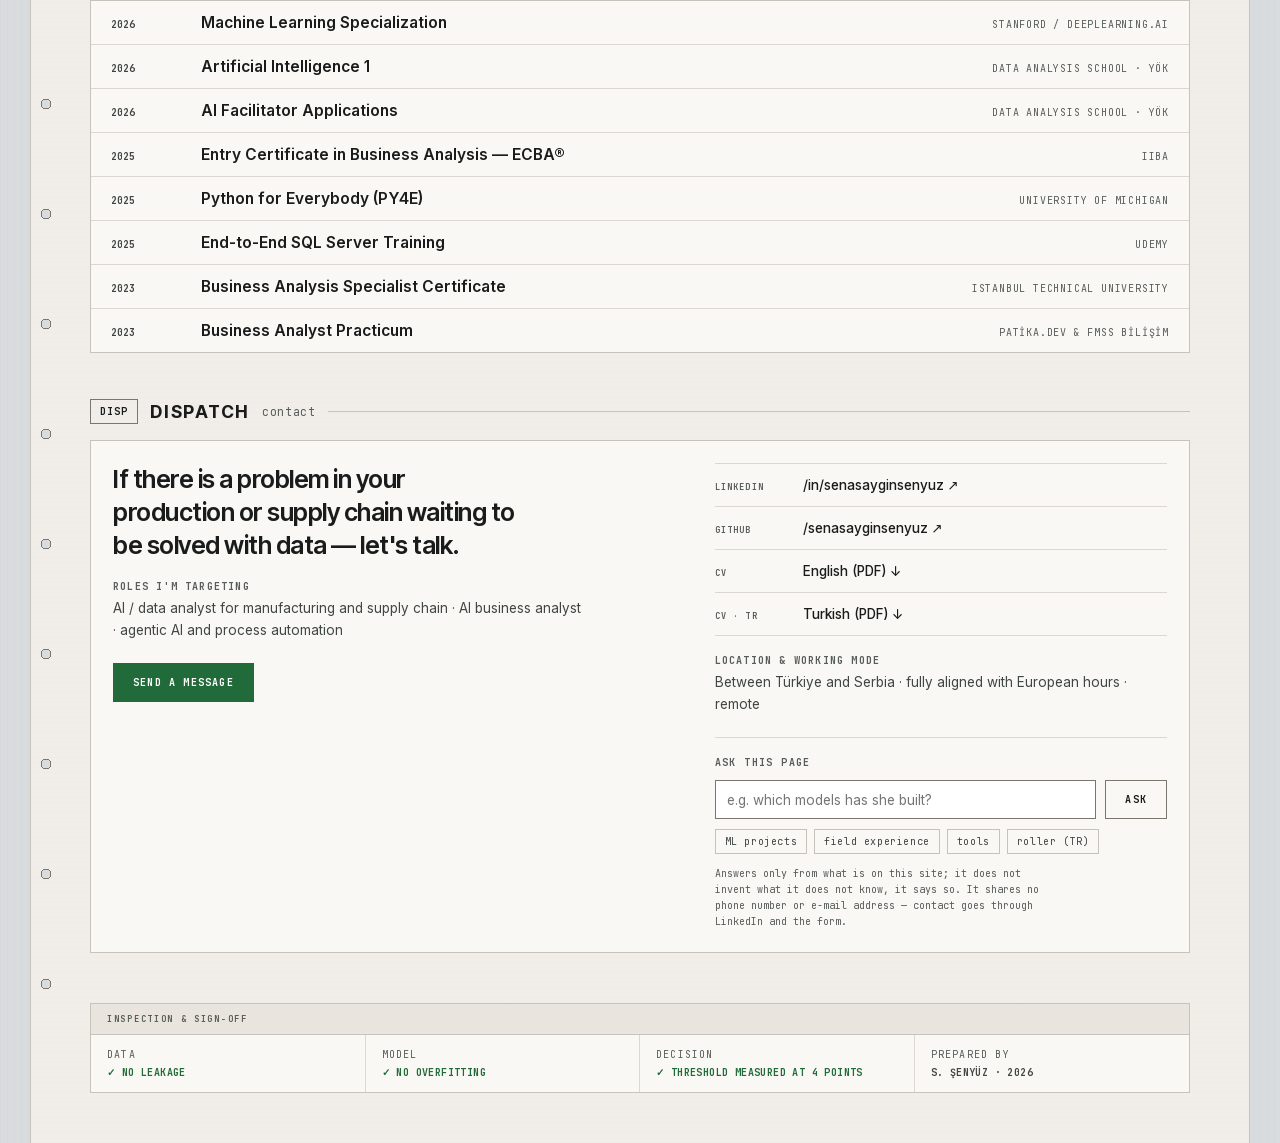
==== commit ddeb3336: "Asistan iletişim kanalları sütununa taşındı, yanıt tam genişliğe alındı Kullanıcının gözlemi doğruyd" ====
--- a/en/index.html
+++ b/en/index.html
@@ -511,26 +511,26 @@
         </ul>
         <p class="ship__r"><i>LOCATION &amp; WORKING MODE</i>Between Türkiye and Serbia ·
           fully aligned with European hours · remote</p>
-      </div>
-
       <div class="qa" id="qa">
-        <p class="qa__t">ASK THIS PAGE</p>
-        <form class="qa__f" id="qaForm" autocomplete="off">
-          <input id="qaQ" type="text" maxlength="500" placeholder="e.g. which models has she built?"
-            aria-label="Your question about this site">
-          <button class="b" type="submit" id="qaGo">ASK</button>
-        </form>
-        <div class="qa__ex">
-          <button type="button" data-q="Which machine learning projects has she built?">ML projects</button>
-          <button type="button" data-q="How much production planning experience does she have?">field experience</button>
-          <button type="button" data-q="Which tools and languages does she use?">tools</button>
-          <button type="button" data-q="Hangi rolleri arıyor?">roller (TR)</button>
+          <p class="qa__t">ASK THIS PAGE</p>
+          <form class="qa__f" id="qaForm" autocomplete="off">
+            <input id="qaQ" type="text" maxlength="500" placeholder="e.g. which models has she built?"
+              aria-label="Your question about this site">
+            <button class="b" type="submit" id="qaGo">ASK</button>
+          </form>
+          <div class="qa__ex">
+            <button type="button" data-q="Which machine learning projects has she built?">ML projects</button>
+            <button type="button" data-q="How much production planning experience does she have?">field experience</button>
+            <button type="button" data-q="Which tools and languages does she use?">tools</button>
+            <button type="button" data-q="Hangi rolleri arıyor?">roller (TR)</button>
+          </div>
+            <p class="qa__n">Answers only from what is on this site; it does not
+            invent what it does not know, it says so. It shares no phone number or
+            e-mail address — contact goes through LinkedIn and the form.</p>
         </div>
-        <p class="qa__a" id="qaA"></p>
-        <p class="qa__n">Answers only from what is on this site; it does not
-          invent what it does not know, it says so. It shares no phone number or
-          e-mail address — contact goes through LinkedIn and the form.</p>
-      </div>
+      </div>
+
+      <p class="qa__a" id="qaA"></p>
     </div>
   </section>
 
--- a/site.css
+++ b/site.css
@@ -393,15 +393,18 @@
   .ag__cf s{grid-column:2}}
 
 /* ══ site asistanı ══ */
-/* .ship iki sütunlu; asistan ikisinin altında tam genişlikte durur */
-.qa{grid-column:1/-1;margin-top:4px;padding-top:20px;border-top:1px solid var(--rule)}
+/* asistan sağ sütunda, bağlantıların altında — o sütun iletişim kanalları sütunu */
+.qa{margin-top:22px;padding-top:18px;border-top:1px solid var(--rule)}
 .qa__t{font:700 var(--m2) var(--mono);letter-spacing:.14em;color:var(--faint)}
 .qa__f{margin-top:11px;display:grid;grid-template-columns:minmax(0,1fr) auto;gap:9px}
 .qa input{width:100%;min-width:0;background:var(--field);border:1px solid var(--edge);
   color:var(--ink);font:400 var(--t1) var(--sans);padding:9px 11px}
 .qa input:focus-visible{outline:2px solid var(--acc);outline-offset:1px}
-.qa__a{margin-top:12px;font-size:var(--t1);line-height:1.65;color:var(--ink);max-width:58ch;
-  white-space:pre-wrap}
+/* Yanıt iki sütunun ALTINDA, tam genişlikte: soru kutusu kanallar sütununda
+   dursun ama uzun yanıt o dar sütunu 1200px'e uzatmasın — sol sütunun altında
+   kalan boşluğu da bu doldurur. */
+.qa__a{grid-column:1/-1;margin-top:2px;padding-top:18px;border-top:1px solid var(--rule);
+  font-size:var(--t1);line-height:1.65;color:var(--ink);max-width:64ch;white-space:pre-wrap}
 .qa__a:empty{display:none}
 .qa__ex{margin-top:10px;display:flex;gap:7px;flex-wrap:wrap}
 .qa__ex button{background:none;border:1px solid var(--rule2);color:var(--soft);cursor:pointer;
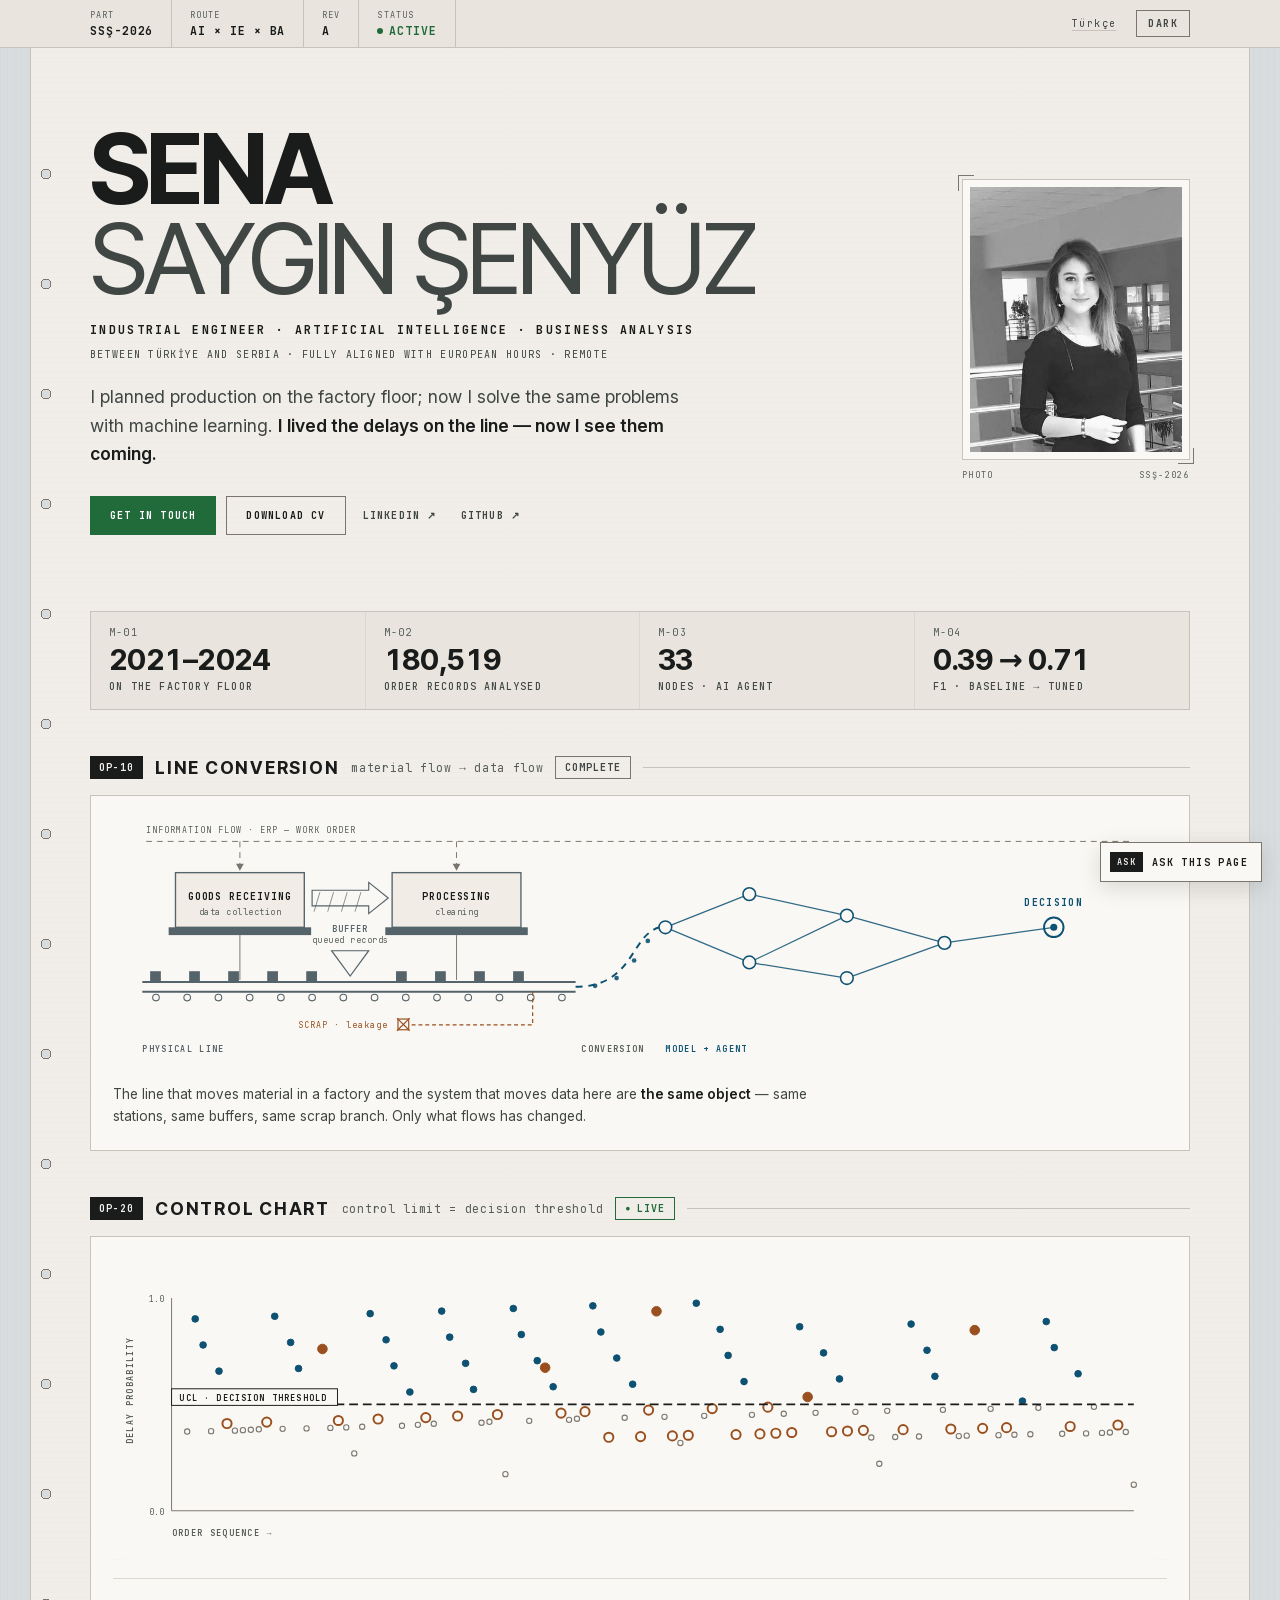
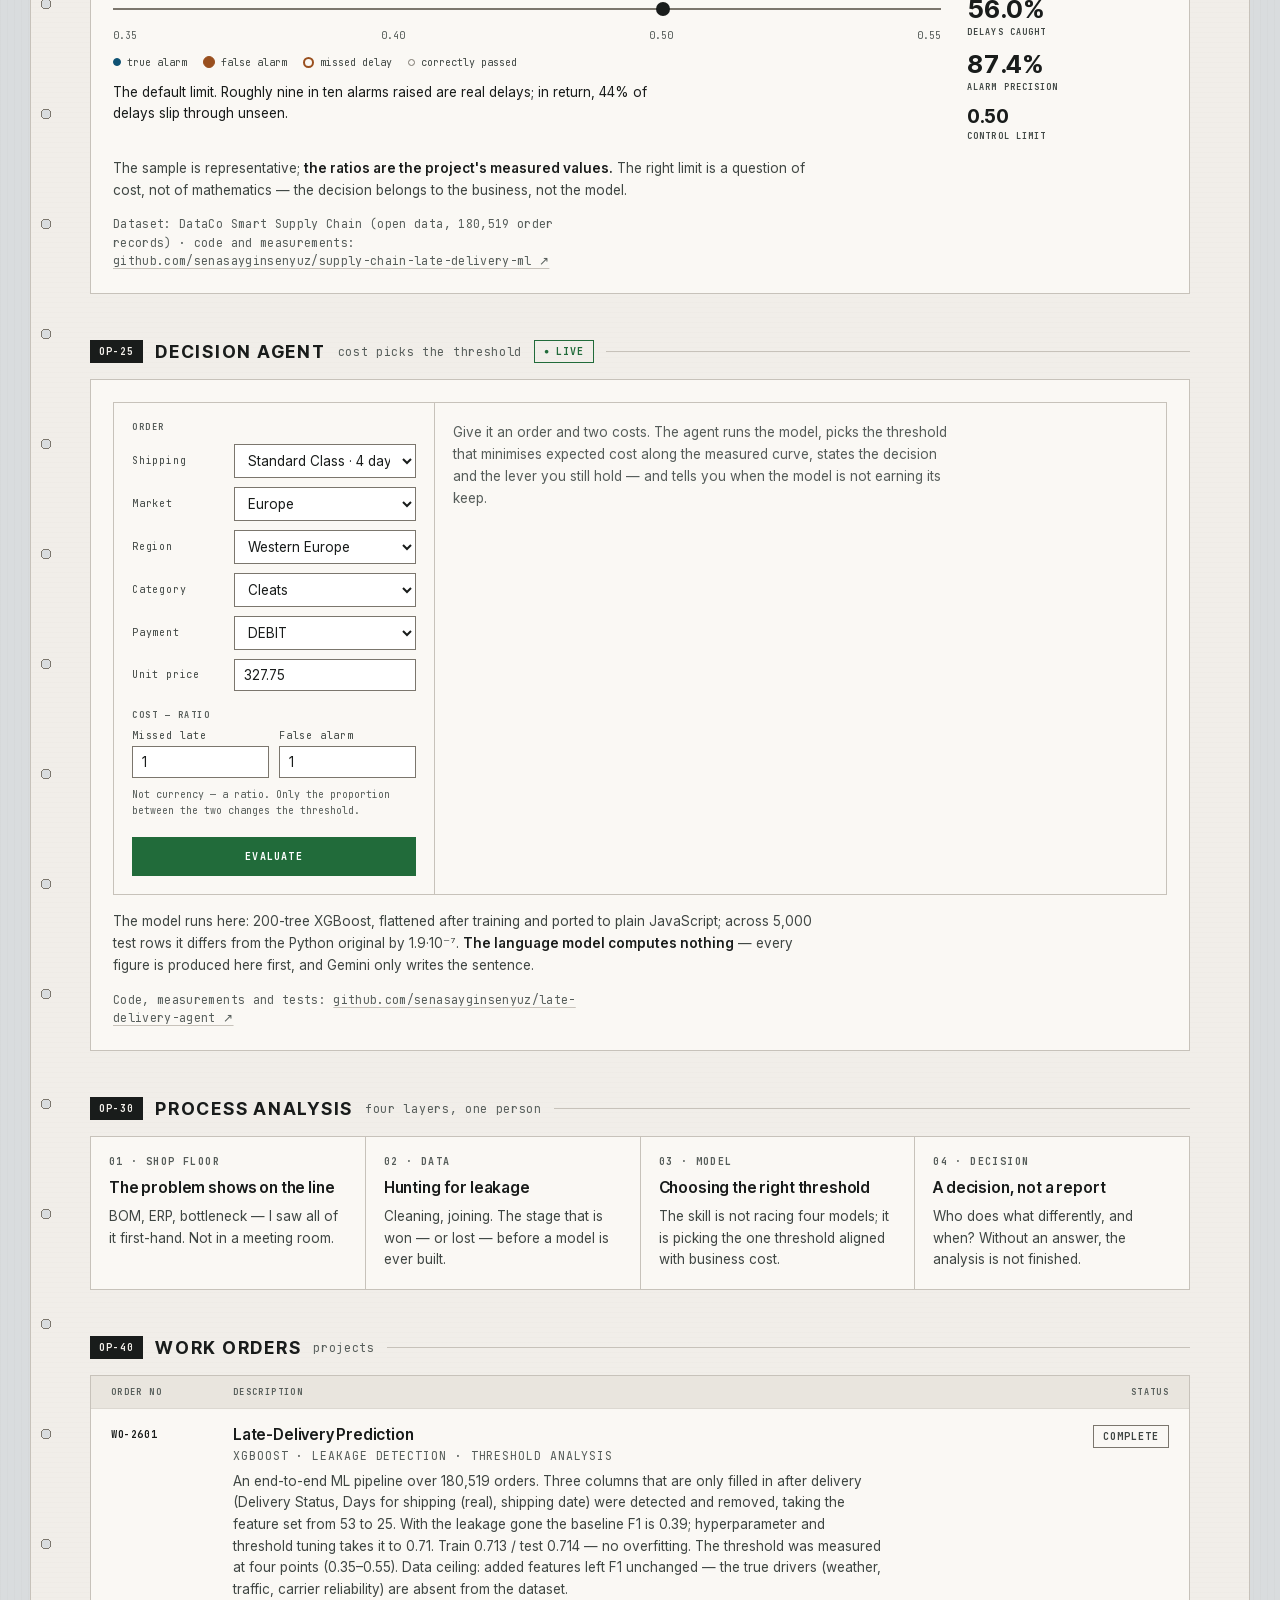
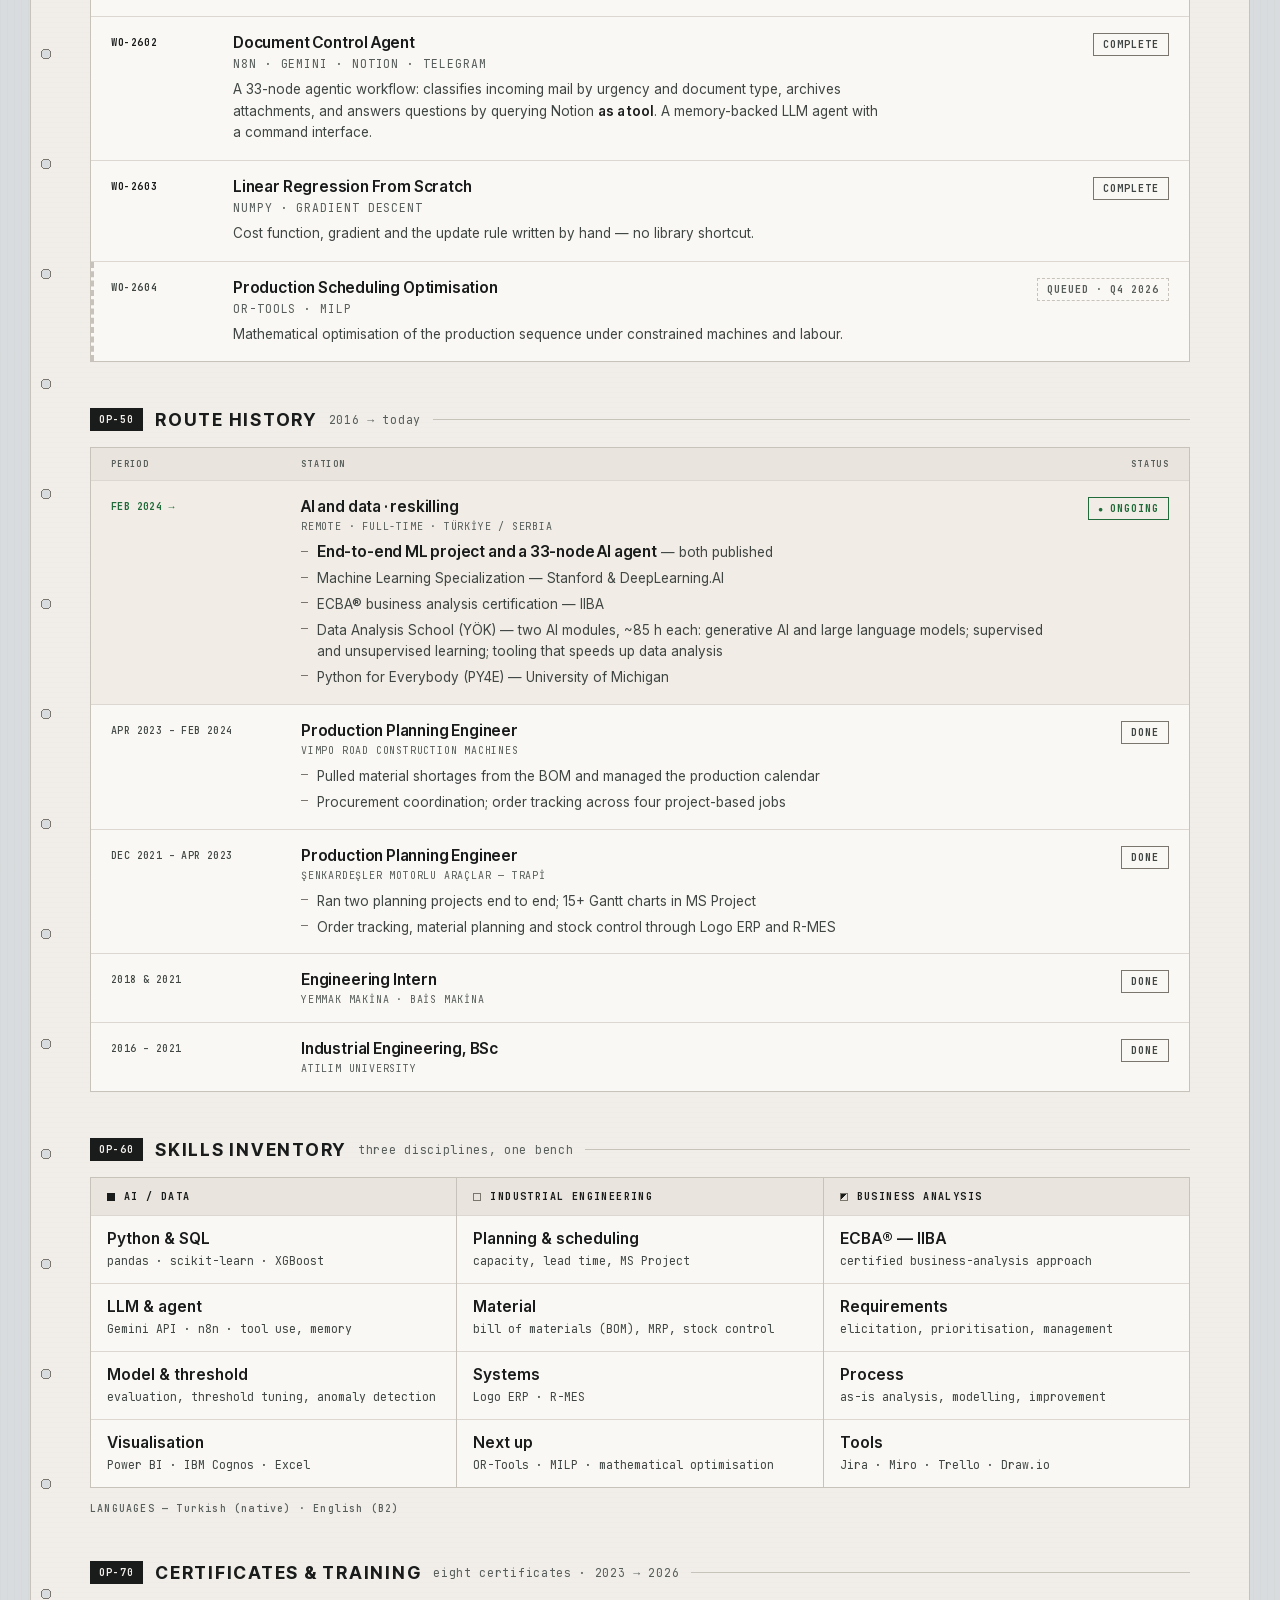
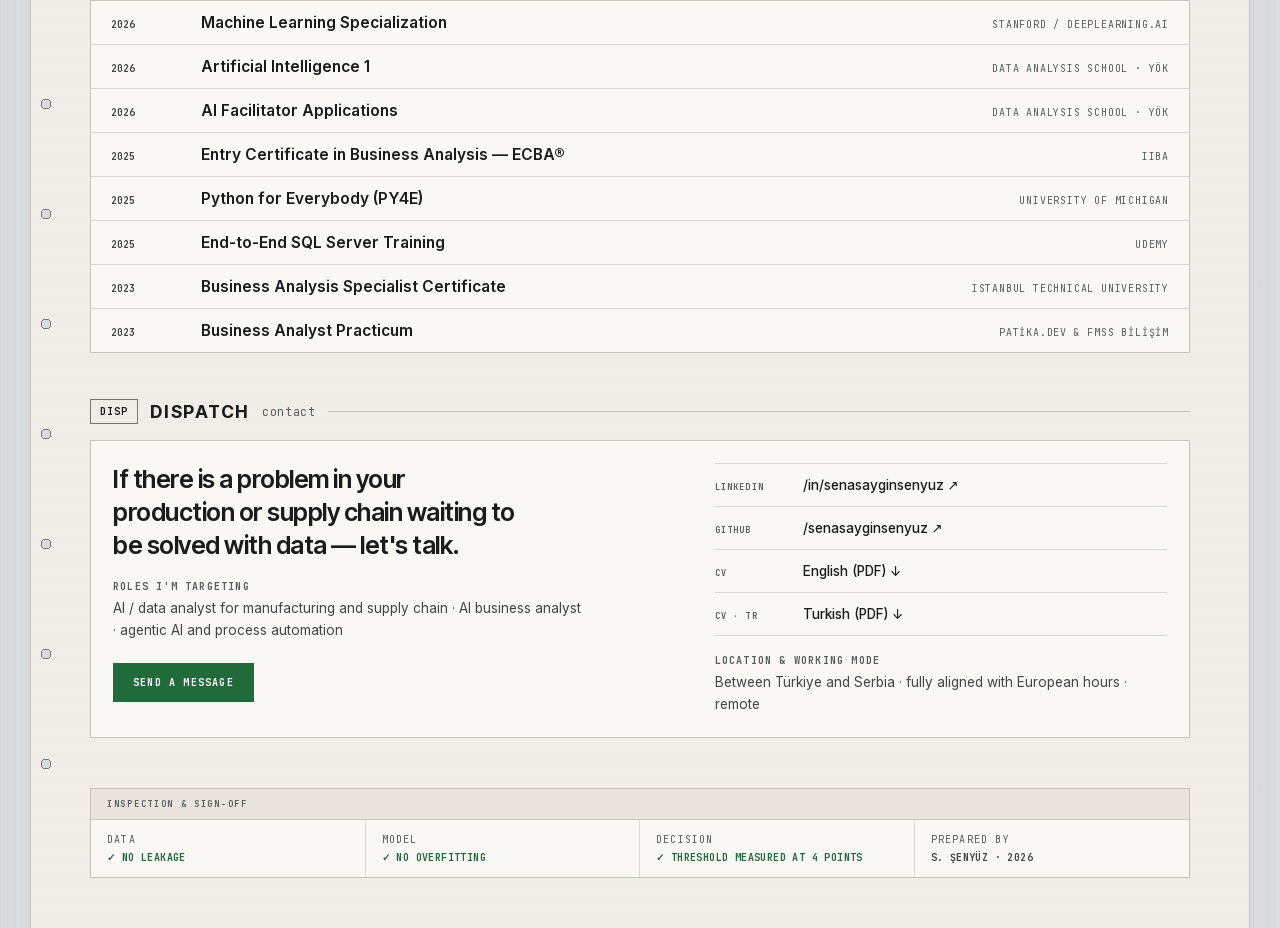
==== commit 93f6ec3f: "Sayfa ajanı sabit köşe kutusuna taşındı İletişim bölümünün dibinde duruyordu; çoğu ziyaretçi görmede" ====
--- a/en/index.html
+++ b/en/index.html
@@ -511,26 +511,7 @@
         </ul>
         <p class="ship__r"><i>LOCATION &amp; WORKING MODE</i>Between Türkiye and Serbia ·
           fully aligned with European hours · remote</p>
-      <div class="qa" id="qa">
-          <p class="qa__t">ASK THIS PAGE</p>
-          <form class="qa__f" id="qaForm" autocomplete="off">
-            <input id="qaQ" type="text" maxlength="500" placeholder="e.g. which models has she built?"
-              aria-label="Your question about this site">
-            <button class="b" type="submit" id="qaGo">ASK</button>
-          </form>
-          <div class="qa__ex">
-            <button type="button" data-q="Which machine learning projects has she built?">ML projects</button>
-            <button type="button" data-q="How much production planning experience does she have?">field experience</button>
-            <button type="button" data-q="Which tools and languages does she use?">tools</button>
-            <button type="button" data-q="Hangi rolleri arıyor?">roller (TR)</button>
-          </div>
-            <p class="qa__n">Answers only from what is on this site; it does not
-            invent what it does not know, it says so. It shares no phone number or
-            e-mail address — contact goes through LinkedIn and the form.</p>
-        </div>
-      </div>
-
-      <p class="qa__a" id="qaA"></p>
+      </div>
     </div>
   </section>
 
@@ -547,6 +528,36 @@
     </div>
   </footer>
 </main>
+
+<!-- ══ SAYFA AJANI — sabit köşe ══ -->
+<div class="ajan" id="ajan">
+  <button class="ajan__ac" id="ajanAc" type="button" aria-expanded="false" aria-controls="ajanPanel">
+    <span class="ajan__tag">ASK</span>ASK THIS PAGE
+  </button>
+
+  <section class="ajan__p" id="ajanPanel" role="dialog" aria-label="Ask this page" hidden>
+    <header class="ajan__h">
+      <b>PAGE AGENT</b>
+      <button type="button" id="ajanKapat" aria-label="Close">&#10005;</button>
+    </header>
+
+    <div class="ajan__g">
+      <div class="qa__ex">
+        <button type="button" data-q="Which machine learning projects has she built?">ML projects</button>
+        <button type="button" data-q="How much production planning experience does she have?">field experience</button>
+        <button type="button" data-q="Which tools and languages does she use?">tools</button>
+        <button type="button" data-q="Hangi rolleri arıyor?">roller (TR)</button>
+      </div>
+      <p class="qa__a" id="qaA" aria-live="polite"></p>
+    </div>
+
+    <form class="qa__f" id="qaForm" autocomplete="off">
+      <input id="qaQ" type="text" maxlength="500" placeholder="e.g. which models has she built?" aria-label="Your question about this site">
+      <button class="b" type="submit" id="qaGo">ASK</button>
+    </form>
+    <p class="qa__n">Answers only from what is on this site; it does not invent what it does not know. It shares no phone number or e-mail address.</p>
+  </section>
+</div>
 
 <dialog class="modal" id="formModal" aria-labelledby="mformT">
   <form class="mform" id="mform" action="https://formspree.io/f/mzdnypzo" method="POST">
--- a/site.css
+++ b/site.css
@@ -365,6 +365,8 @@
   letter-spacing:.03em;color:var(--ink);overflow-wrap:anywhere}
 .ag__h{margin-top:18px;padding-top:13px;border-top:1px solid var(--rule);
   font:700 var(--m1) var(--mono);letter-spacing:.18em;color:var(--faint)}
+/* cümleyi yazan modelin künyesi — başlıktan bir ton soluk */
+.ag__h s{text-decoration:none;font-weight:400;opacity:.72}
 .ag__cf{margin-top:10px;display:grid;gap:1px;background:var(--rule);border:1px solid var(--rule)}
 .ag__cf li{display:grid;grid-template-columns:minmax(0,1fr) 62px 62px;gap:10px;
   align-items:baseline;background:var(--pan);padding:9px 12px;
@@ -392,28 +394,63 @@
   .ag__cf li{grid-template-columns:minmax(0,1fr) 56px;row-gap:2px}
   .ag__cf s{grid-column:2}}
 
-/* ══ site asistanı ══ */
-/* asistan sağ sütunda, bağlantıların altında — o sütun iletişim kanalları sütunu */
-.qa{margin-top:22px;padding-top:18px;border-top:1px solid var(--rule)}
-.qa__t{font:700 var(--m2) var(--mono);letter-spacing:.14em;color:var(--faint)}
-.qa__f{margin-top:11px;display:grid;grid-template-columns:minmax(0,1fr) auto;gap:9px}
-.qa input{width:100%;min-width:0;background:var(--field);border:1px solid var(--edge);
-  color:var(--ink);font:400 var(--t1) var(--sans);padding:9px 11px}
-.qa input:focus-visible{outline:2px solid var(--acc);outline-offset:1px}
-/* Yanıt iki sütunun ALTINDA, tam genişlikte: soru kutusu kanallar sütununda
-   dursun ama uzun yanıt o dar sütunu 1200px'e uzatmasın — sol sütunun altında
-   kalan boşluğu da bu doldurur. */
-.qa__a{grid-column:1/-1;margin-top:2px;padding-top:18px;border-top:1px solid var(--rule);
-  font-size:var(--t1);line-height:1.65;color:var(--ink);max-width:64ch;white-space:pre-wrap}
-.qa__a:empty{display:none}
-.qa__ex{margin-top:10px;display:flex;gap:7px;flex-wrap:wrap}
+/* ══ sayfa ajanı — sabit köşe ══
+   Hazır sohbet balonu değil: köşeli, mono künyeli, panelin dokusunda. Yuvarlak
+   mavi kabarcık sayfadaki tek şablon öğe olurdu. */
+/* column-reverse: düğme DOM'da önce (denetim, açtığı şeyden önce gelmeli) ama
+   ekranda altta dursun, panel yukarı doğru açılsın. */
+.ajan{position:fixed;right:18px;bottom:18px;z-index:70;
+  display:flex;flex-direction:column-reverse;align-items:flex-end;gap:10px}
+.ajan__ac{display:inline-flex;align-items:center;gap:9px;cursor:pointer;
+  padding:9px 13px 9px 9px;background:var(--pan);border:1px solid var(--edge);
+  color:var(--ink);font:700 var(--m2) var(--mono);letter-spacing:.14em;
+  box-shadow:0 6px 22px var(--shade);
+  transition:border-color .2s var(--e),color .2s var(--e)}
+.ajan__ac:hover{border-color:var(--acc);color:var(--acc)}
+.ajan__tag{flex:none;padding:4px 7px;background:var(--ink);color:var(--bg);
+  font:700 var(--m1) var(--mono);letter-spacing:.14em}
+.ajan__ac:hover .ajan__tag{background:var(--acc);color:var(--onacc)}
+.ajan.is-open .ajan__ac{border-color:var(--acc);color:var(--acc)}
+
+.ajan__p{width:min(392px,calc(100vw - 36px));background:var(--pan);
+  border:1px solid var(--rule2);box-shadow:0 14px 44px var(--shade);
+  display:flex;flex-direction:column;max-height:min(560px,calc(100vh - 120px))}
+.ajan__p[hidden]{display:none}
+.ajan__h{display:flex;align-items:center;justify-content:space-between;gap:12px;
+  padding:10px 8px 10px 14px;background:var(--head);border-bottom:1px solid var(--rule2)}
+.ajan__h b{font:700 var(--m2) var(--mono);letter-spacing:.18em;color:var(--ink)}
+.ajan__h button{width:30px;height:30px;display:grid;place-items:center;cursor:pointer;
+  background:none;border:0;color:var(--soft);font-size:15px}
+.ajan__h button:hover{color:var(--ink)}
+/* yanıt uzayınca panel değil bu alan kayar */
+.ajan__g{padding:14px;overflow-y:auto;min-height:0;
+  overscroll-behavior:contain;-webkit-overflow-scrolling:touch}
+
+.qa__ex{display:flex;gap:7px;flex-wrap:wrap}
 .qa__ex button{background:none;border:1px solid var(--rule2);color:var(--soft);cursor:pointer;
   font:400 var(--m2) var(--mono);letter-spacing:.06em;padding:5px 9px}
 .qa__ex button:hover{border-color:var(--acc);color:var(--acc)}
-.qa__n{margin-top:12px;font:400 var(--m2)/1.6 var(--mono);color:var(--faint);max-width:56ch}
+.qa__a{margin-top:13px;font-size:var(--t1);line-height:1.65;color:var(--ink);
+  white-space:pre-wrap}
+.qa__a:empty{display:none}
+.qa__f{display:grid;grid-template-columns:minmax(0,1fr) auto;gap:8px;
+  padding:12px 14px;border-top:1px solid var(--rule)}
+.ajan input{width:100%;min-width:0;background:var(--field);border:1px solid var(--edge);
+  color:var(--ink);font:400 var(--t1) var(--sans);padding:9px 11px}
+.ajan input:focus-visible{outline:2px solid var(--acc);outline-offset:1px}
+.ajan .b{padding:9px 14px}
+.qa__n{padding:0 14px 13px;font:400 var(--m2)/1.6 var(--mono);color:var(--faint)}
+
+/* dar ekranda köşe kutusu değil, alttan açılan tam genişlik tabaka */
+@media(max-width:560px){
+  .ajan{right:12px;left:12px;bottom:12px;align-items:stretch}
+  .ajan__p{order:0}
+  .ajan__ac{justify-content:center}
+  .ajan__p{width:auto;max-height:calc(100vh - 128px)}
+}
 
 /* Betik ya da uç nokta yoksa bölüm sessizce düşer; sayfa okunur kalır. */
-.no-js #op25,.no-js .qa{display:none}
+.no-js #op25,.no-js .ajan{display:none}
 
 /* ══ OP-30 katmanlar ══ */
 .lay{display:grid;grid-template-columns:repeat(4,1fr);gap:1px;background:var(--rule2);
@@ -593,7 +630,7 @@
   .rc,.punch,.atla,#formOpen,.ckui,.shint,.modal,.hero__cta{display:none!important}
   /* Kâğıtta tıklanacak bir şey yok: form ve asistan düşer, ajanı anlatan
      paragraf ve depo bağlantısı kalır. */
-  .ag,.qa__f,.qa__ex,.qa__a{display:none!important}
+  .ag,.ajan{display:none!important}
   #op25 .st--live{display:none!important}
   .js .yedek{display:block}
   .wrap{max-width:none;padding:0 12mm}
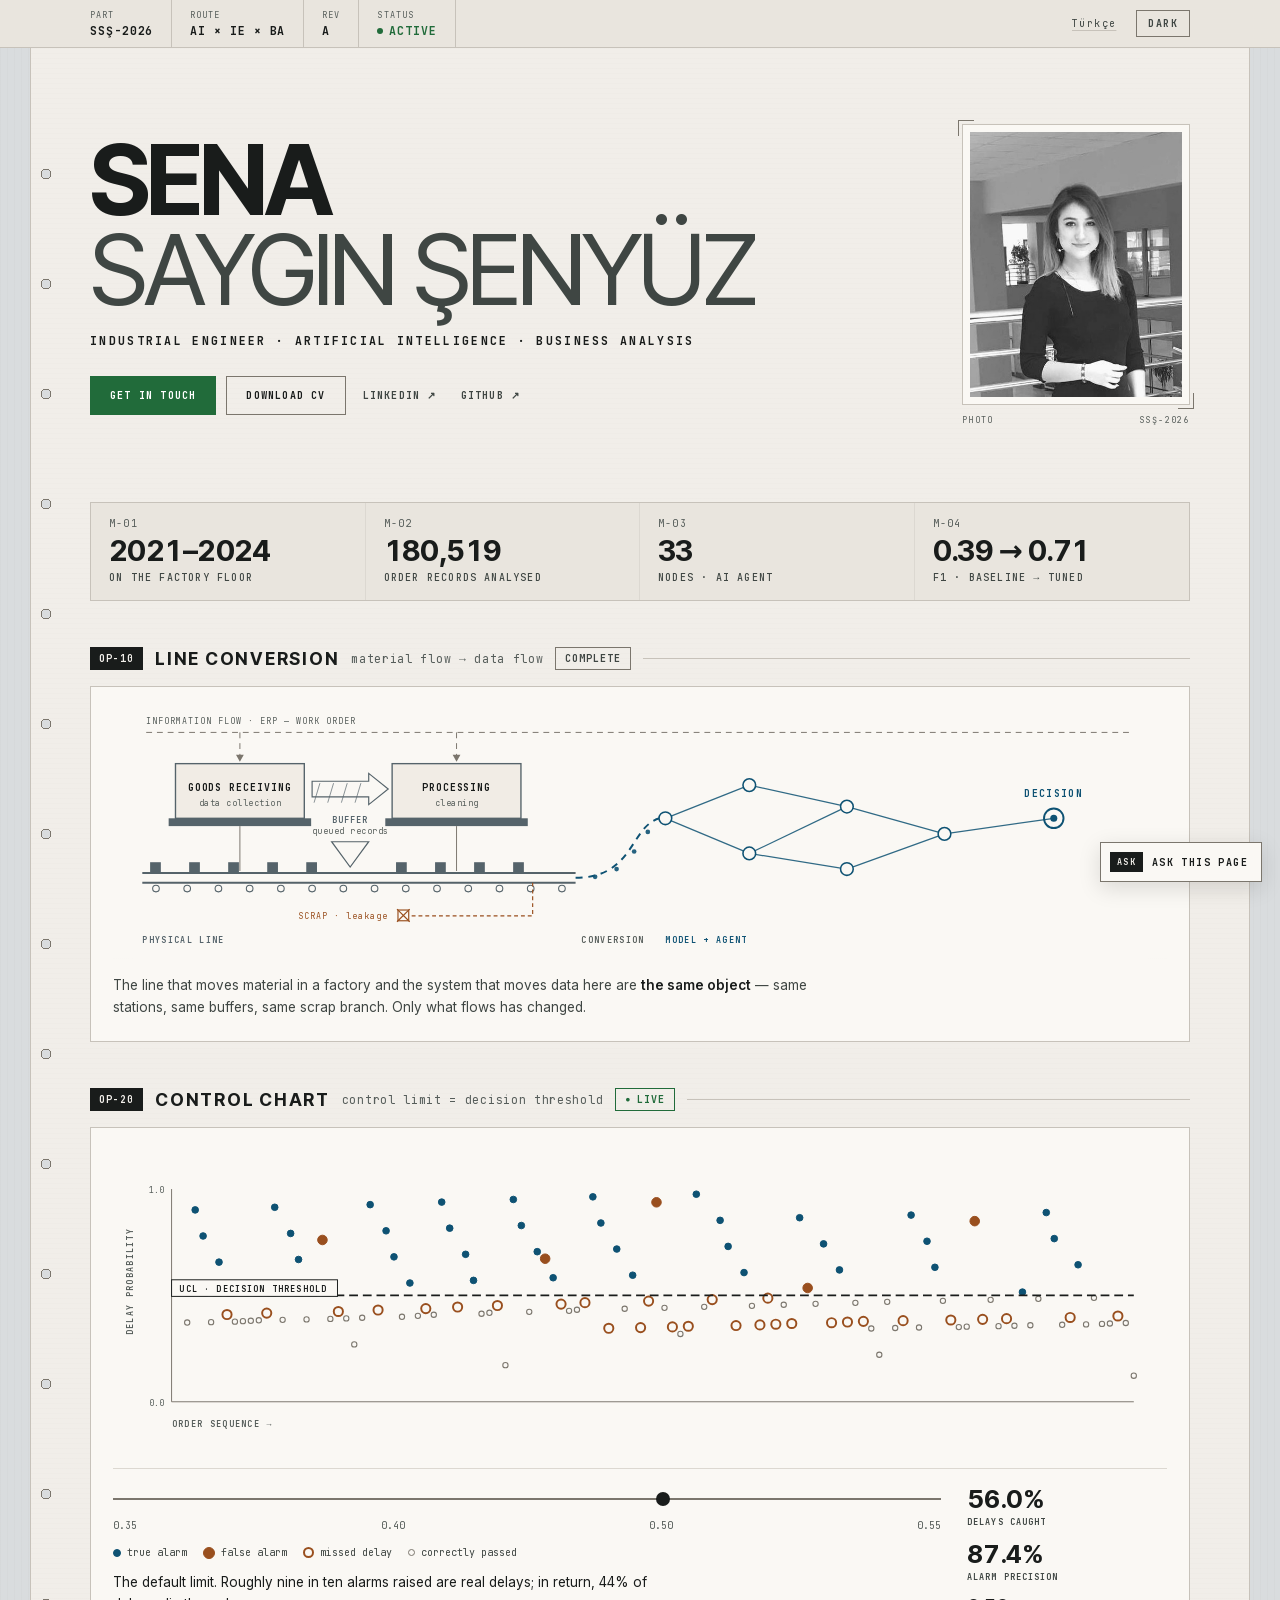
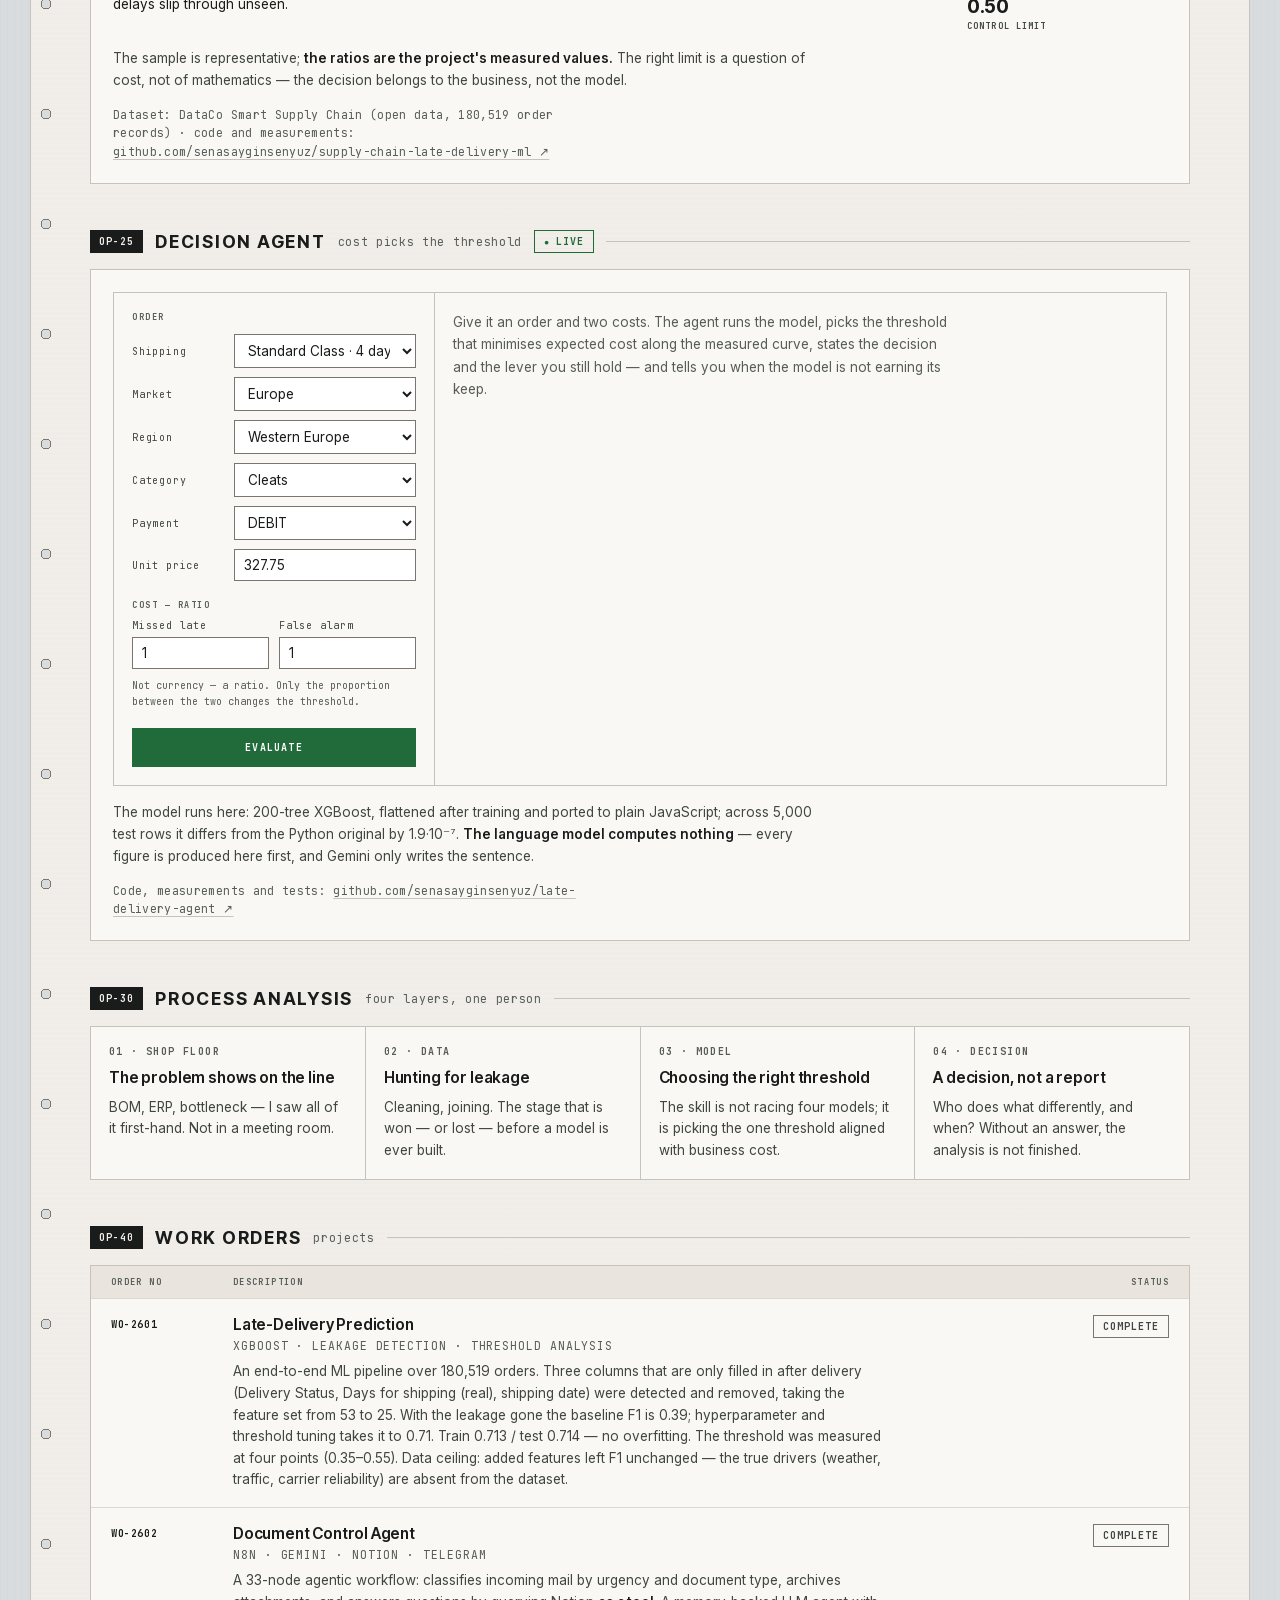
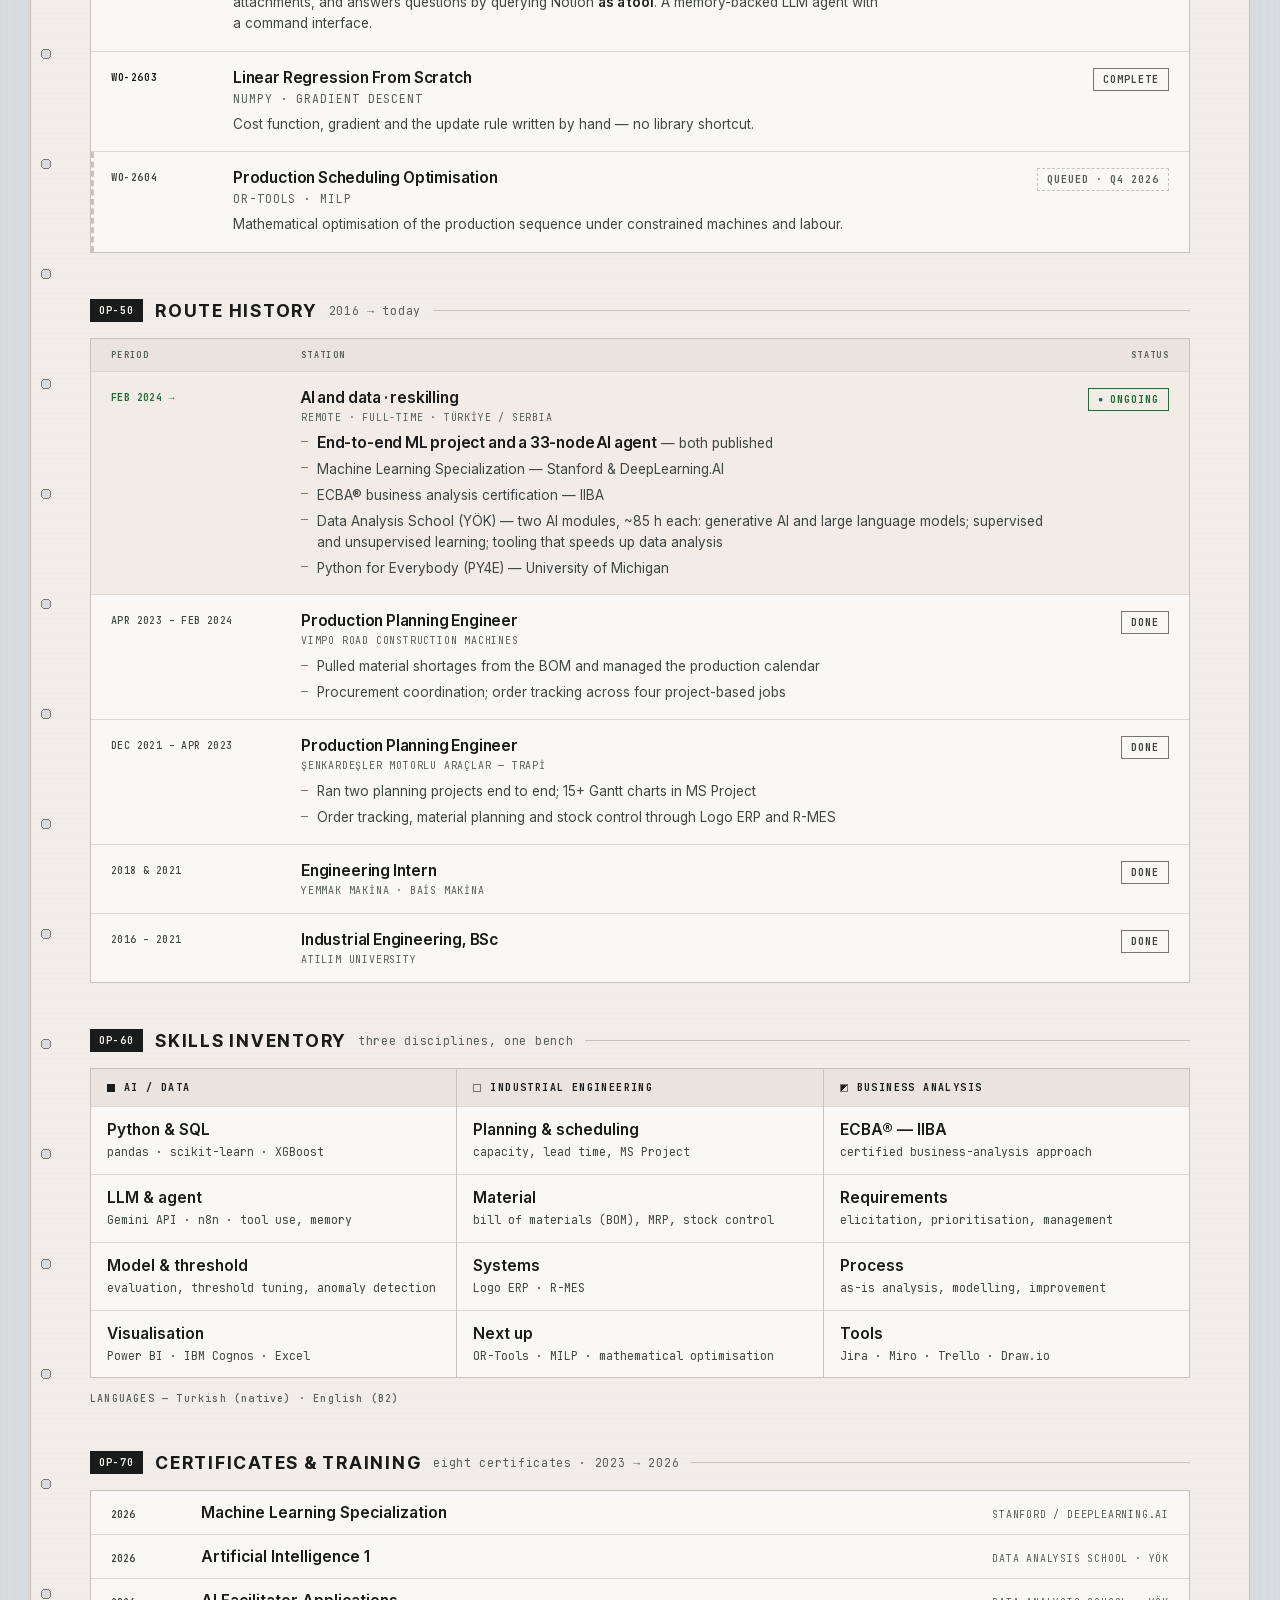
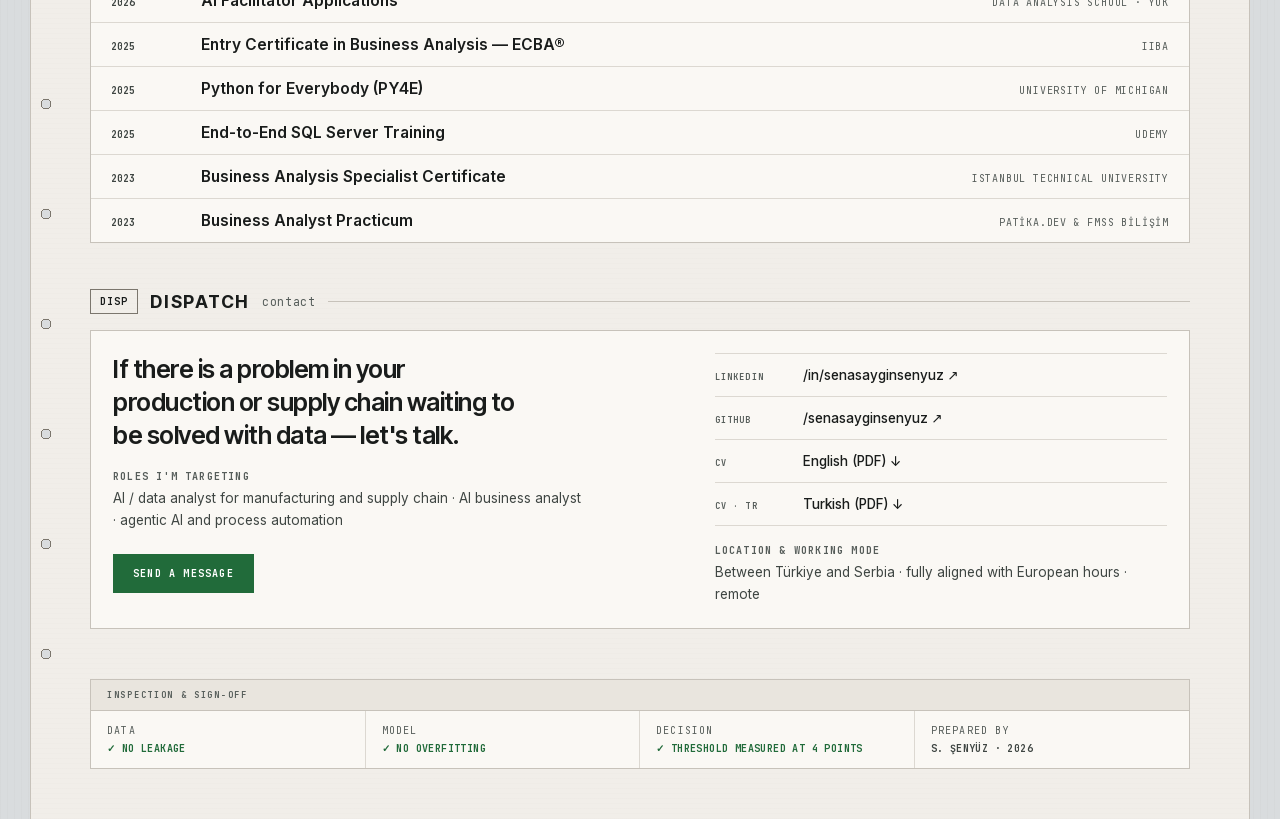
==== commit 631b1646: "Hero'dan konum satırı ve tanıtım cümlesi kaldırıldı Kullanıcı isteği. Hero artık isim, rol şeridi, d" ====
--- a/en/index.html
+++ b/en/index.html
@@ -61,9 +61,6 @@
     <div>
       <h1 class="hero__name">SENA <br><span>SAYGIN ŞENYÜZ</span></h1>
       <p class="hero__role">INDUSTRIAL ENGINEER · ARTIFICIAL INTELLIGENCE · BUSINESS ANALYSIS</p>
-      <p class="hero__loc">BETWEEN TÜRKİYE AND SERBIA · FULLY ALIGNED WITH EUROPEAN HOURS · REMOTE</p>
-      <p class="hero__lead">I planned production on the factory floor; now I solve the same problems
-        with machine learning. <b>I lived the delays on the line — now I see them coming.</b></p>
       <nav class="hero__cta">
         <a class="b b--fill" href="#dispatch">GET IN TOUCH</a>
         <a class="b" href="../assets/Sena_Saygin_Senyuz_CV_EN.pdf" download>DOWNLOAD CV</a>
--- a/site.css
+++ b/site.css
@@ -152,9 +152,6 @@
 .hero__name span{display:block;font-weight:400;color:var(--soft)}
 .hero__role{margin-top:18px;font:700 var(--m3) var(--mono);letter-spacing:.2em;color:var(--ink)}
 /* konum ve çalışma biçimi — rota kartı künye dili */
-.hero__loc{margin-top:9px;font:400 var(--m2)/1.7 var(--mono);letter-spacing:.13em;color:var(--soft)}
-.hero__lead{margin-top:20px;max-width:54ch;color:var(--soft);font-size:var(--t3)}
-.hero__lead b{color:var(--ink);font-weight:600}
 .hero__cta{margin-top:28px;display:flex;gap:10px;flex-wrap:wrap;align-items:center}
 /* background:none olmazsa <button class="b"> tarayıcının gri düğme dolgusunu
    alır; sınıf bugüne dek yalnızca <a> üzerinde kullanıldığı için görünmüyordu. */
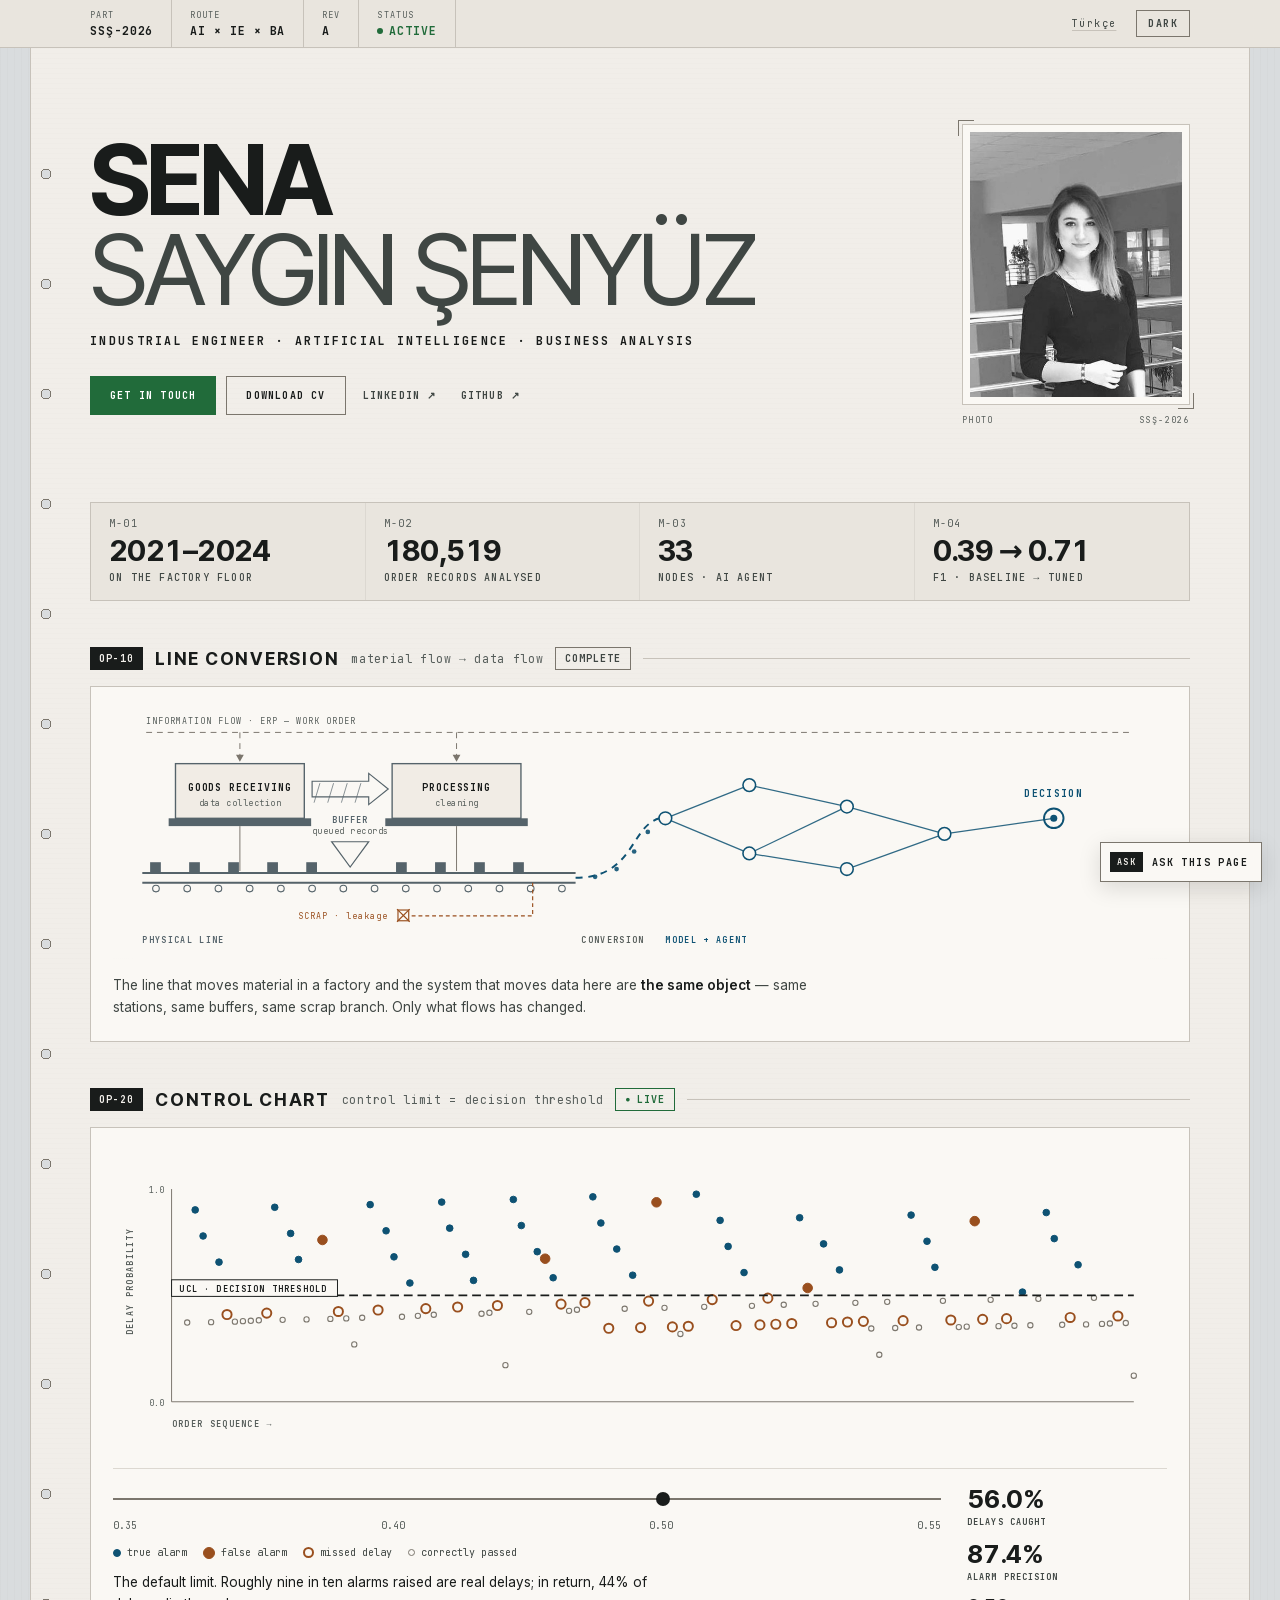
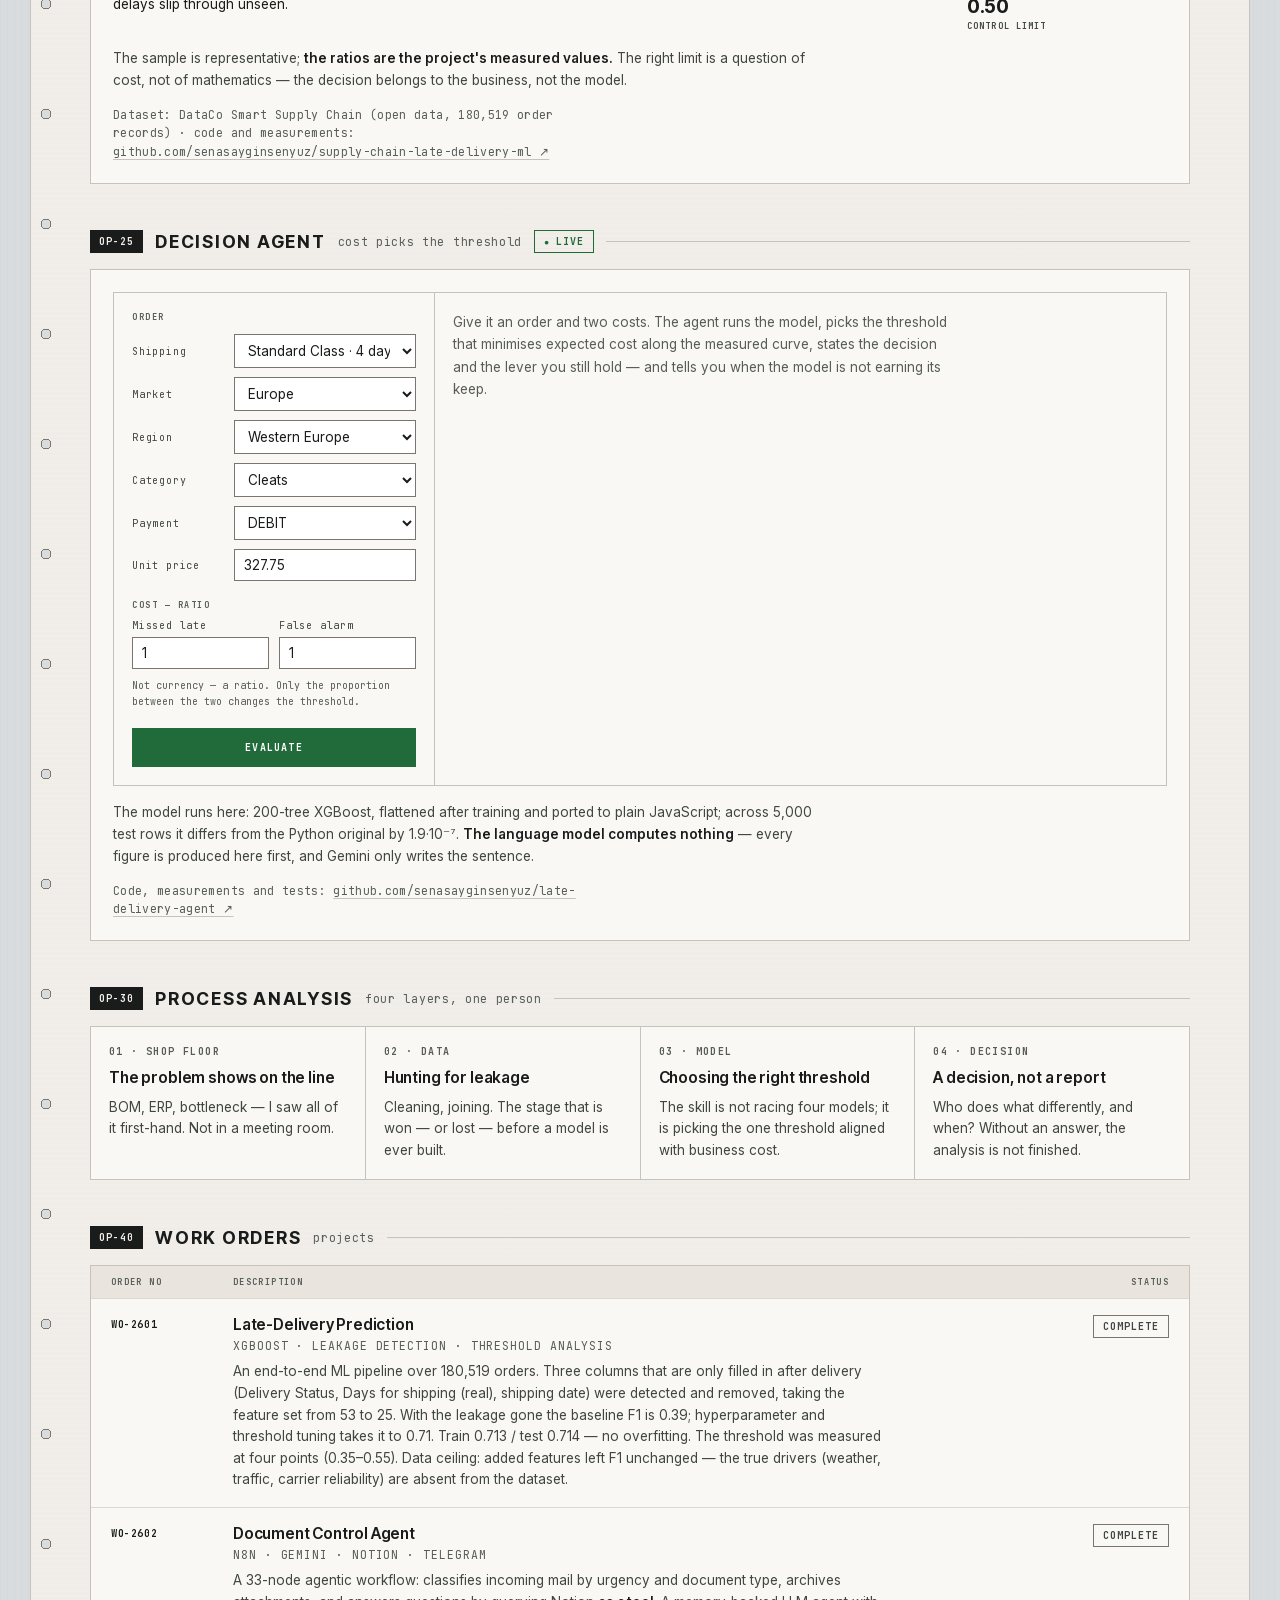
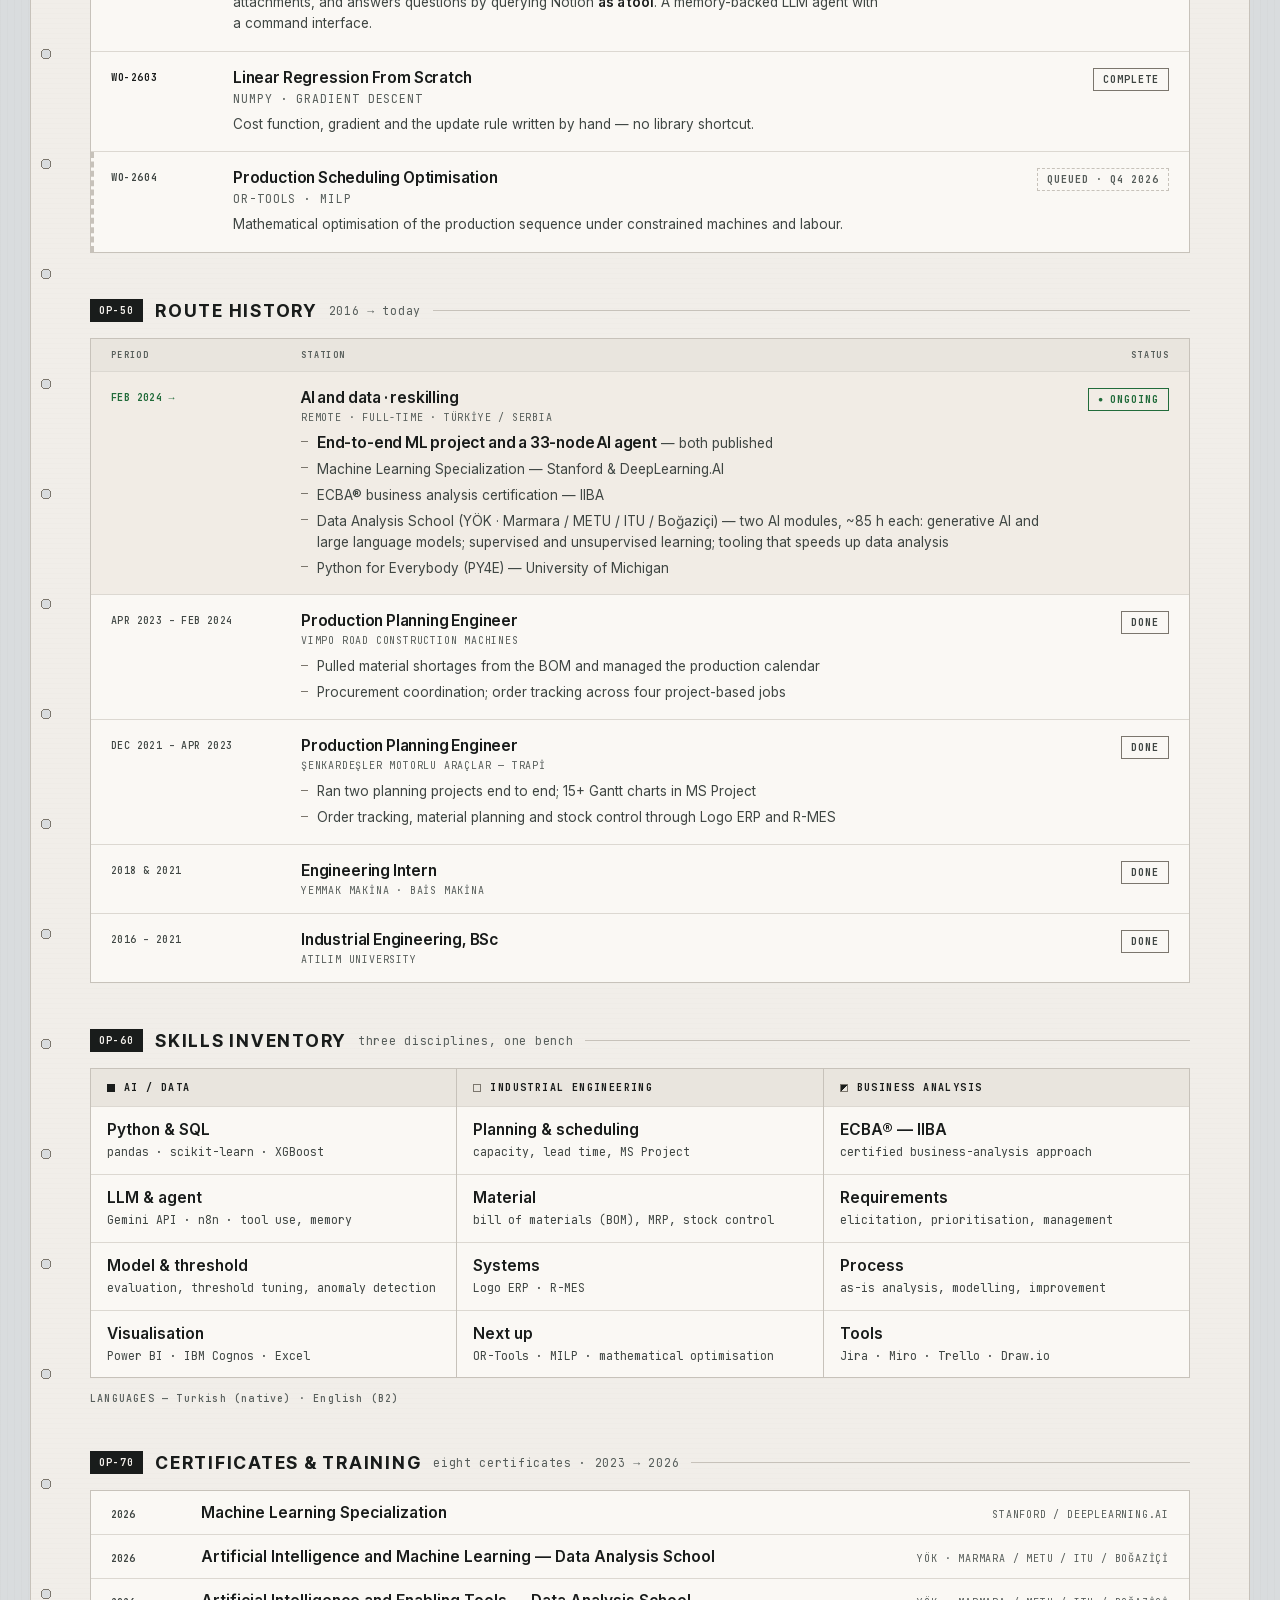
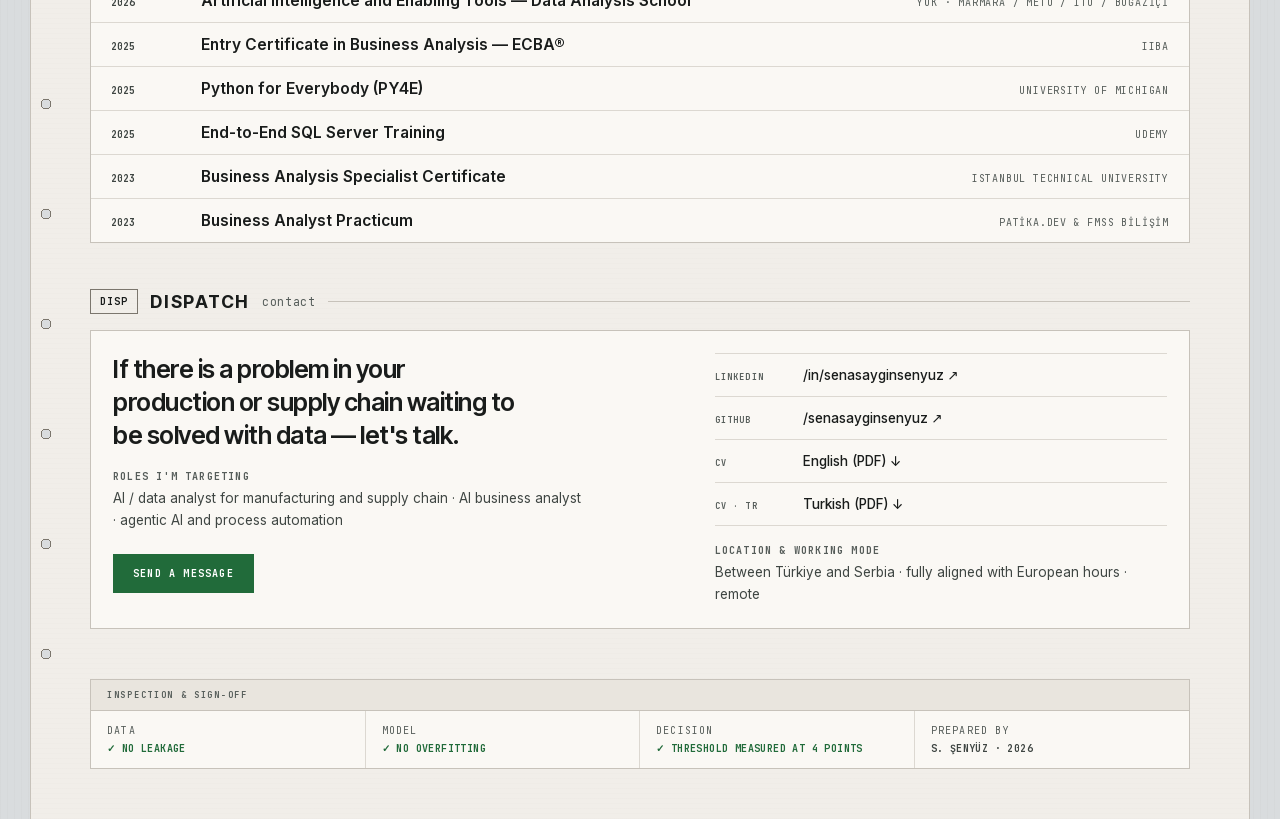
==== commit 12d5116c: "Sertifika programlarının tam adları; tanıtım cümlesi paylaşım kartından da kaldırıldı Veri Analizi O" ====
--- a/en/index.html
+++ b/en/index.html
@@ -18,7 +18,7 @@
 <meta property="og:url" content="https://senasayginsenyuz.com/en/">
 <meta property="og:site_name" content="Sena Saygın Şenyüz">
 <meta property="og:title" content="Sena Saygın Şenyüz — Industrial engineer · AI · Business analysis">
-<meta property="og:description" content="I lived the delays on the line — now I see them coming. Late-delivery prediction on 180,519 supply-chain orders: F1 0.39 → 0.71.">
+<meta property="og:description" content="Late-delivery prediction on 180,519 supply-chain orders: F1 0.39 → 0.71. A live decision agent that picks its threshold from your cost structure — and says when it is not worth running.">
 <meta property="og:image" content="https://senasayginsenyuz.com/assets/og-en.png">
 <meta property="og:image:width" content="1200">
 <meta property="og:image:height" content="630">
@@ -409,7 +409,8 @@
           <ul><li><b>End-to-end ML project and a 33-node AI agent</b> — both published</li>
               <li>Machine Learning Specialization — Stanford &amp; DeepLearning.AI</li>
               <li>ECBA® business analysis certification — IIBA</li>
-              <li>Data Analysis School (YÖK) — two AI modules, ~85 h each:
+              <li>Data Analysis School (YÖK · Marmara / METU / ITU / Boğaziçi) — two AI
+                modules, ~85 h each:
                 generative AI and large language models; supervised and unsupervised learning;
                 tooling that speeds up data analysis</li>
               <li>Python for Everybody (PY4E) — University of Michigan</li></ul></span>
@@ -476,8 +477,8 @@
     <h2 class="oph"><span class="opn">OP-70</span>CERTIFICATES &amp; TRAINING<em>eight certificates · 2023 → 2026</em></h2>
     <div class="pan">
       <div class="cert"><span>2026</span><b>Machine Learning Specialization</b><i>STANFORD / DEEPLEARNING.AI</i></div>
-      <div class="cert"><span>2026</span><b>Artificial Intelligence 1</b><i>DATA ANALYSIS SCHOOL · YÖK</i></div>
-      <div class="cert"><span>2026</span><b>AI Facilitator Applications</b><i>DATA ANALYSIS SCHOOL · YÖK</i></div>
+      <div class="cert"><span>2026</span><b>Artificial Intelligence and Machine Learning — Data Analysis School</b><i>YÖK · MARMARA / METU / ITU / BOĞAZİÇİ</i></div>
+      <div class="cert"><span>2026</span><b>Artificial Intelligence and Enabling Tools — Data Analysis School</b><i>YÖK · MARMARA / METU / ITU / BOĞAZİÇİ</i></div>
       <div class="cert"><span>2025</span><b>Entry Certificate in Business Analysis — ECBA®</b><i>IIBA</i></div>
       <div class="cert"><span>2025</span><b>Python for Everybody (PY4E)</b><i>UNIVERSITY OF MICHIGAN</i></div>
       <div class="cert"><span>2025</span><b>End-to-End SQL Server Training</b><i>UDEMY</i></div>
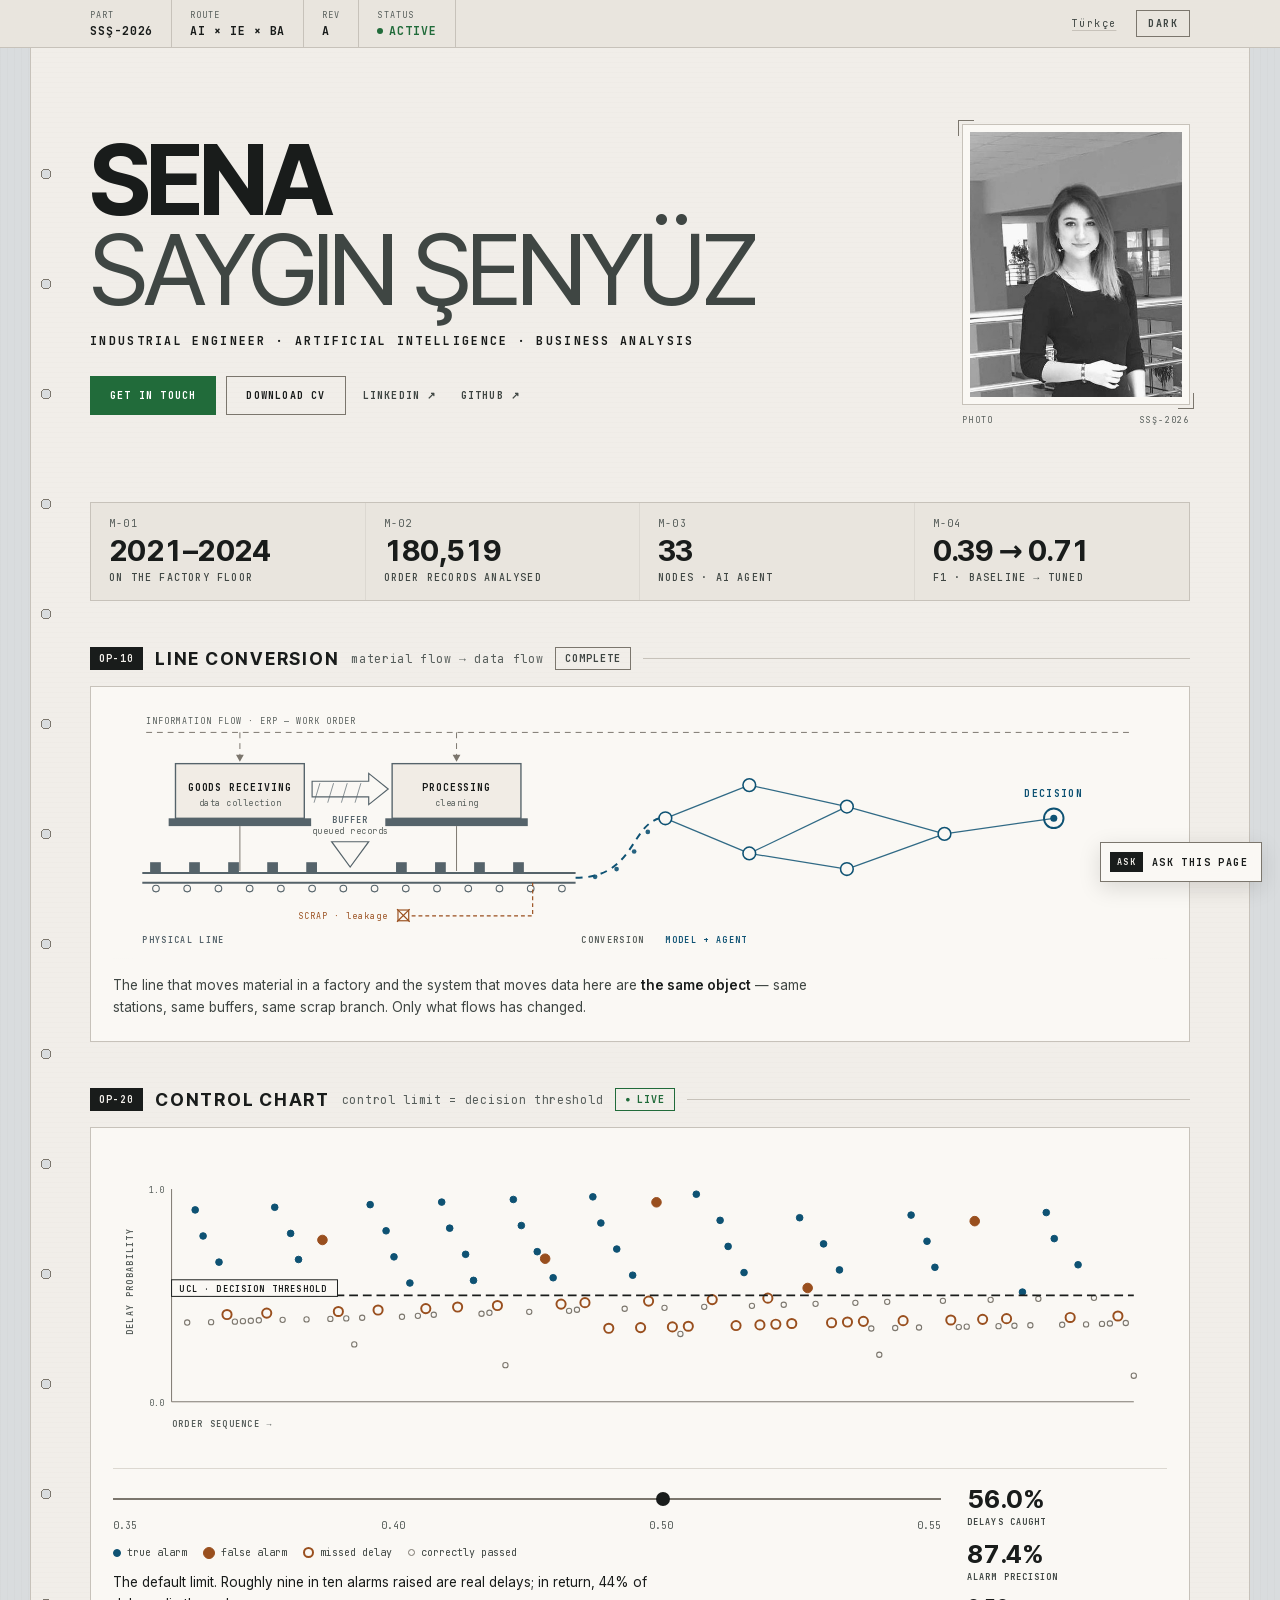
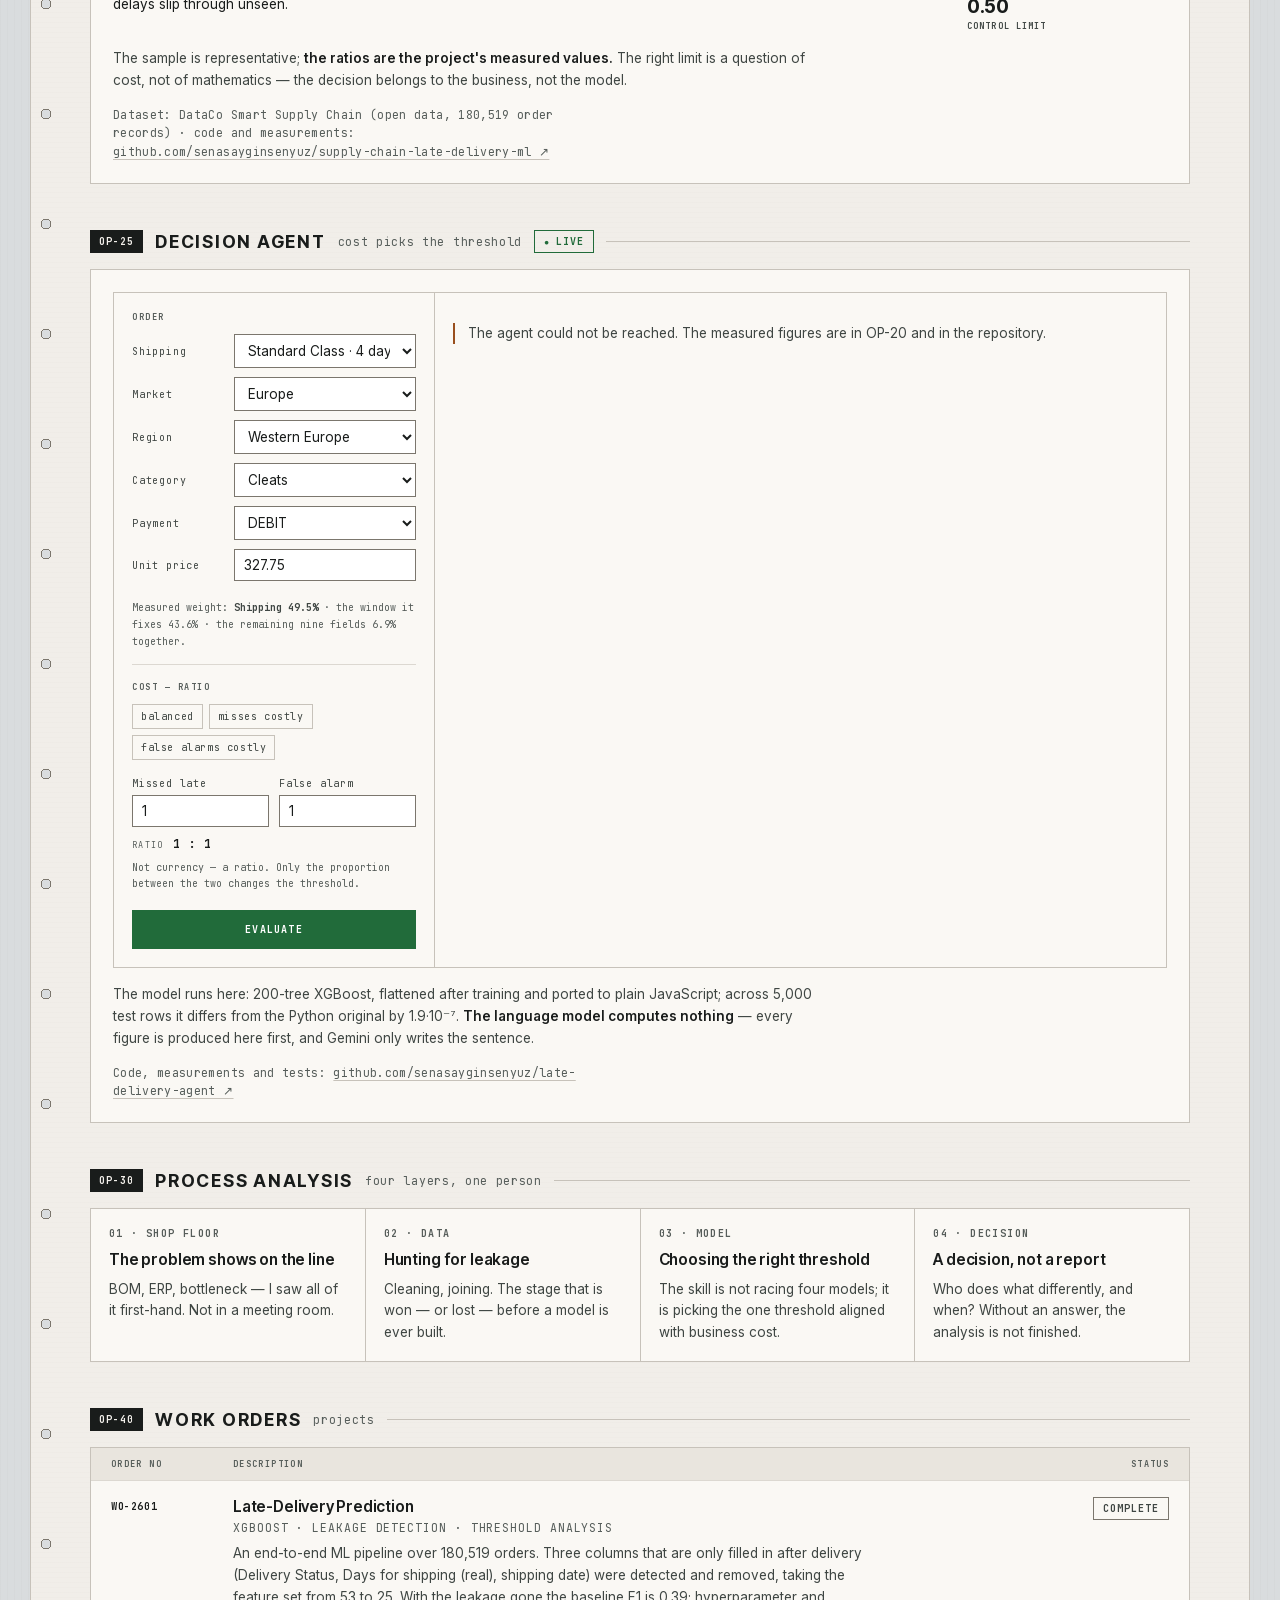
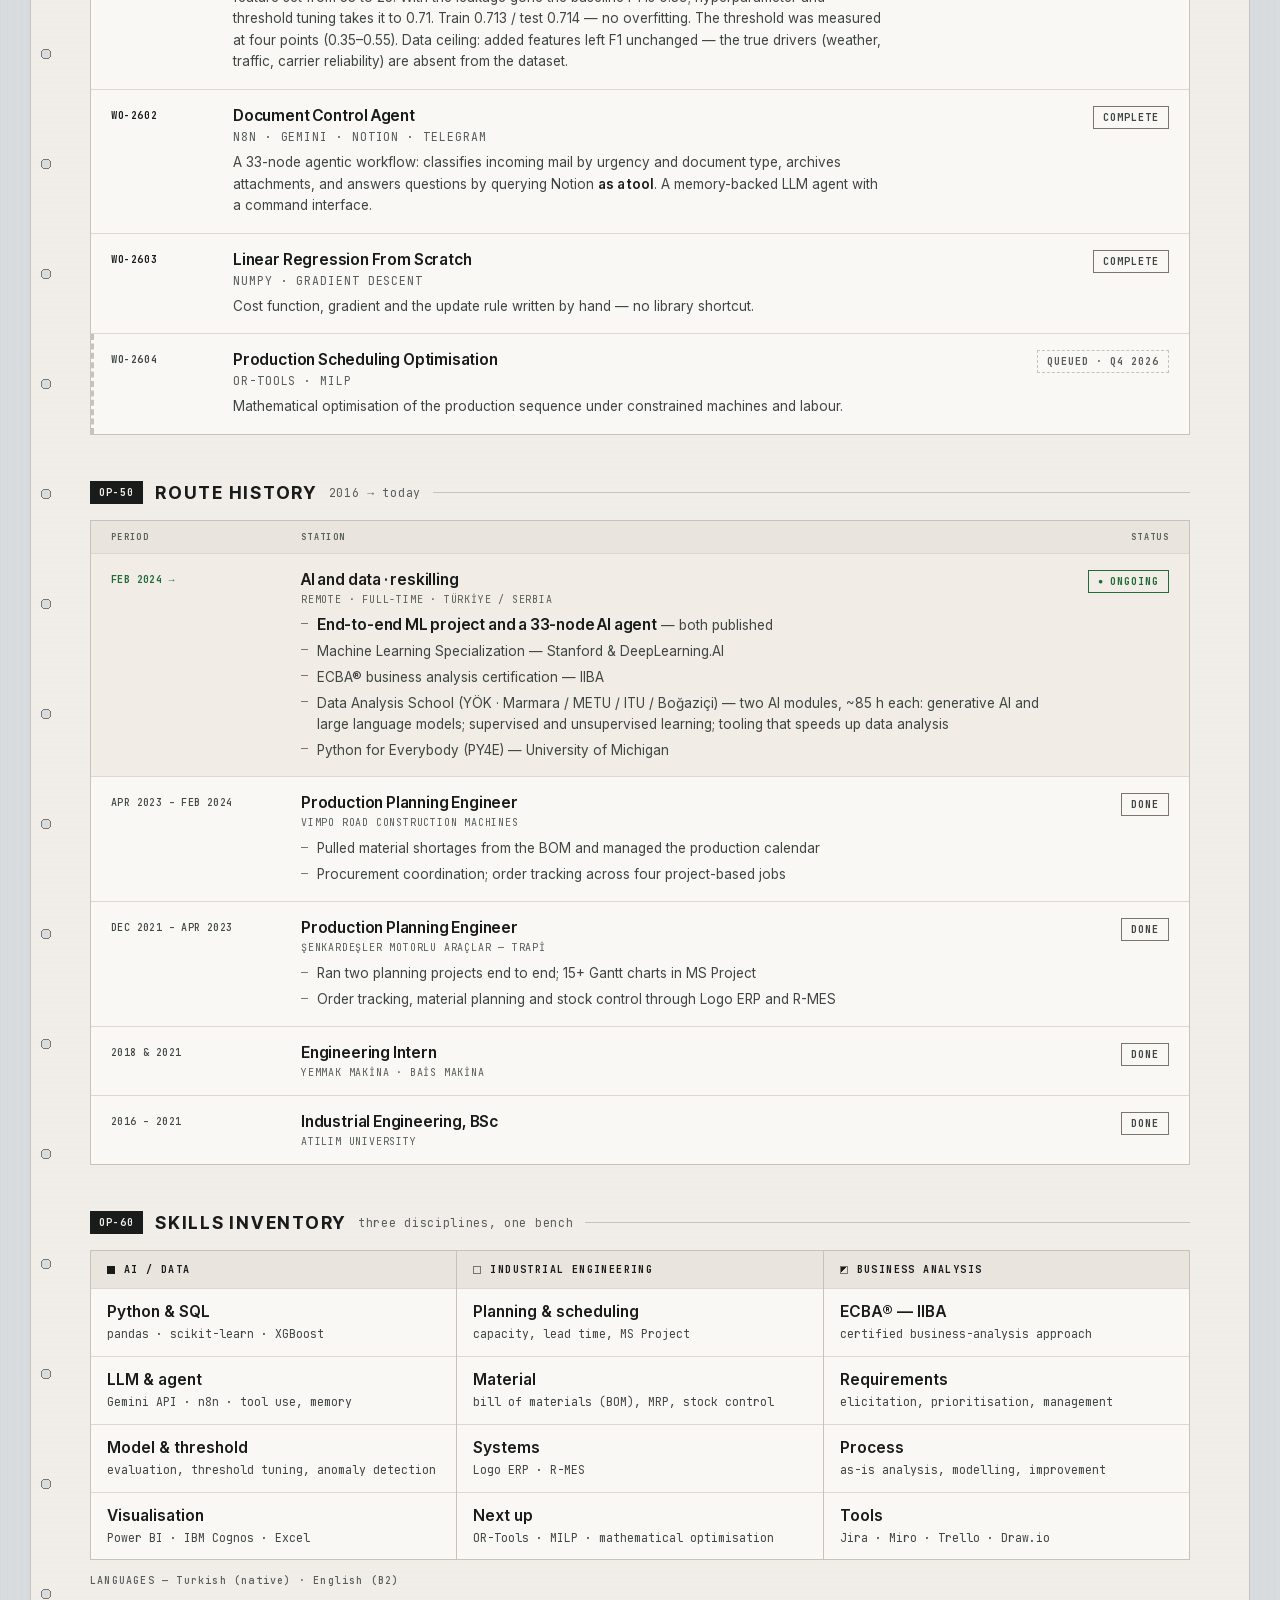
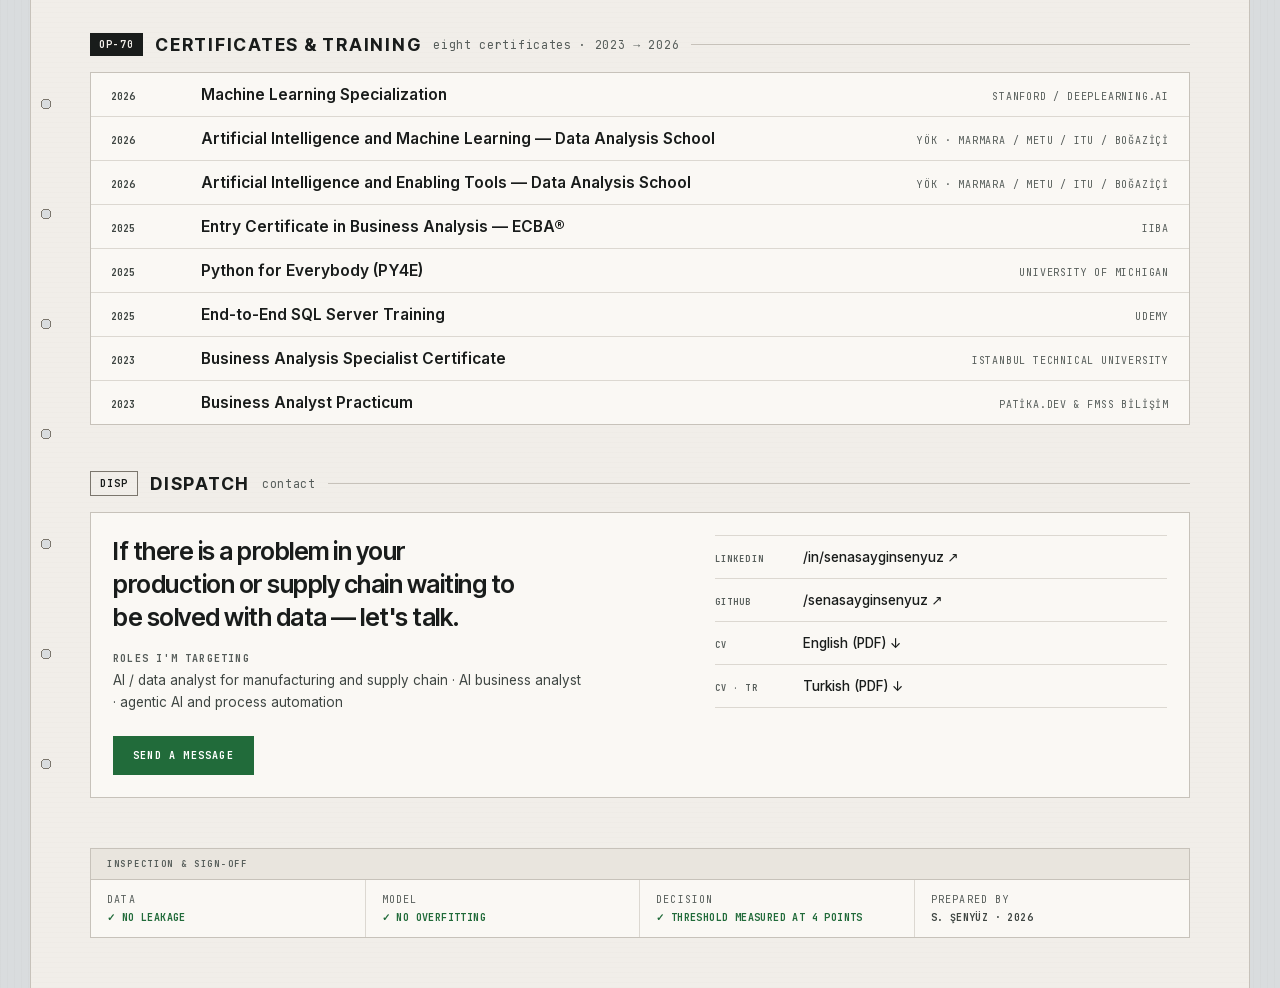
==== commit 15d39af3: "OP-25 elden geçirildi: bölüm artık kendini gösteriyor Eski hâlde bölüm ilk bakışta ölüydü — beş açıl" ====
--- a/en/index.html
+++ b/en/index.html
@@ -4,7 +4,7 @@
 <meta charset="utf-8">
 <meta name="viewport" content="width=device-width,initial-scale=1">
 <title>Sena Saygın Şenyüz — Industrial Engineer · AI · Business Analysis</title>
-<meta name="description" content="Sena Saygın Şenyüz — industrial engineer · AI · business analysis. I planned production on the factory floor; now I build models that predict late delivery in a supply chain before the delivery happens. Between Türkiye and Serbia · fully aligned with European hours · remote.">
+<meta name="description" content="Sena Saygın Şenyüz — industrial engineer · AI · business analysis. I planned production on the factory floor; now I build models that predict late delivery in a supply chain before the delivery happens.">
 <meta name="author" content="Sena Saygın Şenyüz">
 <meta name="theme-color" content="#F1EEE9" media="(prefers-color-scheme:light)">
 <meta name="theme-color" content="#1C1E1D" media="(prefers-color-scheme:dark)">
@@ -32,7 +32,7 @@
 {"@context":"https://schema.org","@type":"Person","name":"Sena Saygın Şenyüz",
 "jobTitle":"Industrial Engineer · Artificial Intelligence · Business Analysis",
 "url":"https://senasayginsenyuz.com/en/","image":"https://senasayginsenyuz.com/assets/portre.jpg",
-"description":"Industrial engineer working on AI and data analysis for manufacturing and supply chain. Between Türkiye and Serbia, fully aligned with European hours, remote.",
+"description":"Industrial engineer working on AI and data analysis for manufacturing and supply chain.",
 "knowsLanguage":[{"@type":"Language","name":"Turkish"},{"@type":"Language","name":"English"}],
 "alumniOf":{"@type":"CollegeOrUniversity","name":"Atılım University"},
 "knowsAbout":["Machine learning","Supply chain analytics","Production planning","Business analysis"],
@@ -311,14 +311,22 @@
                 <input id="agPrice" type="number" min="0" max="5000" step="0.01" value="327.75"></label>
             </div>
           </fieldset>
+          <p class="ag__agir">Measured weight: <b>Shipping 49.5%</b> · the window it fixes 43.6% · the remaining nine fields 6.9% together.</p>
+
           <fieldset>
             <legend>COST — RATIO</legend>
+            <div class="ag__on">
+              <button type="button" data-m="1" data-f="1">balanced</button>
+              <button type="button" data-m="10" data-f="1">misses costly</button>
+              <button type="button" data-m="1" data-f="10">false alarms costly</button>
+            </div>
             <div class="ag__pair">
               <label><span>Missed late</span>
                 <input id="agMiss" type="number" min="0" max="1000" step="1" value="1"></label>
               <label><span>False alarm</span>
                 <input id="agFalse" type="number" min="0" max="1000" step="1" value="1"></label>
             </div>
+            <p class="ag__oran"><i>RATIO</i><b id="agOran">1 : 1</b></p>
             <p class="ag__note">Not currency — a ratio. Only the proportion between the
               two changes the threshold.</p>
           </fieldset>
@@ -507,8 +515,6 @@
           <li><a href="../assets/Sena_Saygin_Senyuz_CV_EN.pdf" hreflang="en" download><i>CV</i>English (PDF) ↓</a></li>
         <li><a href="../assets/Sena_Saygin_Senyuz_CV_TR.pdf" hreflang="tr" download><i>CV · TR</i>Turkish (PDF) ↓</a></li>
         </ul>
-        <p class="ship__r"><i>LOCATION &amp; WORKING MODE</i>Between Türkiye and Serbia ·
-          fully aligned with European hours · remote</p>
       </div>
     </div>
   </section>
--- a/site.css
+++ b/site.css
@@ -347,6 +347,32 @@
 .ag__pair label{grid-template-columns:1fr;gap:5px}
 .ag__note{margin-top:9px;font:400 var(--m2)/1.6 var(--mono);color:var(--faint)}
 .ag__go{width:100%}
+
+/* hazır maliyet senaryoları + oran göstergesi */
+.ag__on{display:flex;gap:6px;flex-wrap:wrap;margin-top:11px}
+.ag__on button{background:none;border:1px solid var(--rule2);color:var(--soft);cursor:pointer;
+  font:400 var(--m2) var(--mono);letter-spacing:.06em;padding:5px 8px}
+.ag__on button:hover{border-color:var(--acc);color:var(--acc)}
+.ag__pair{margin-top:9px}
+.ag__oran{margin-top:9px;display:flex;align-items:baseline;gap:9px}
+.ag__oran i{font:400 var(--m1) var(--mono);font-style:normal;letter-spacing:.16em;color:var(--faint)}
+.ag__oran b{font:700 var(--m3) var(--mono);letter-spacing:.08em;color:var(--ink);
+  font-variant-numeric:tabular-nums}
+/* formun neden böyle olduğunu söyleyen ölçülmüş ağırlık satırı */
+.ag__agir{margin:0 0 16px;padding-bottom:14px;border-bottom:1px solid var(--rule);
+  font:400 var(--m2)/1.7 var(--mono);color:var(--faint)}
+.ag__agir b{color:var(--soft);font-weight:700}
+
+/* maliyet eğrisi — eşiğin nereden geldiğini gösteren tek kare */
+.ag__eg{width:100%;height:auto;margin-top:10px;overflow:visible}
+.eg-ax{stroke:var(--rule2);stroke-width:1}
+.eg-base{stroke:var(--edge);stroke-width:1;stroke-dasharray:5 4}
+.eg-line{fill:none;stroke:var(--dat);stroke-width:1.8;stroke-linejoin:round}
+.eg-dot{fill:var(--dat);stroke:var(--pan);stroke-width:2}
+.eg-dot.kotu{fill:var(--warn)}
+.eg-lab{font:400 var(--m1) var(--mono);fill:var(--faint);letter-spacing:.1em}
+.eg-sec{font:700 var(--m1) var(--mono);fill:var(--dat);letter-spacing:.06em}
+.eg-sec.kotu{fill:var(--warn)}
 
 /* çıktı */
 .ag__p{display:flex;align-items:baseline;gap:12px;flex-wrap:wrap}
